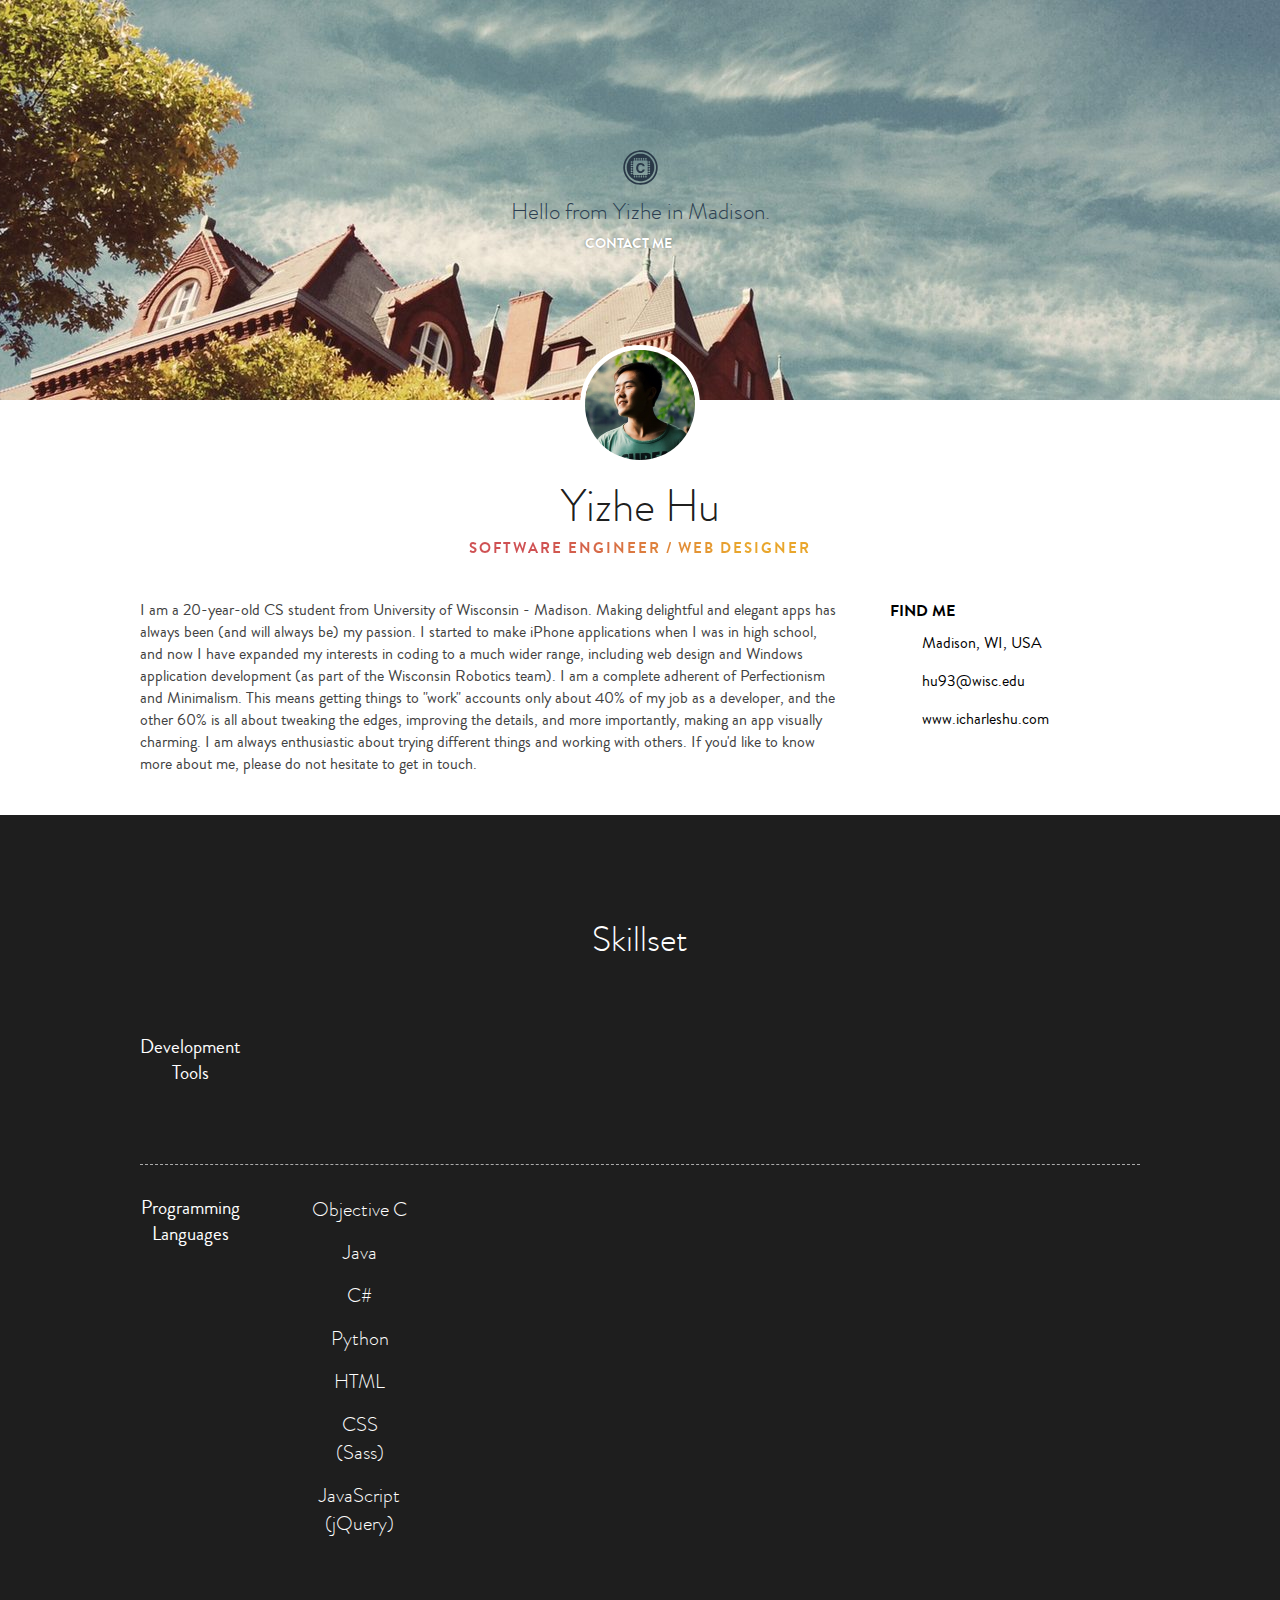
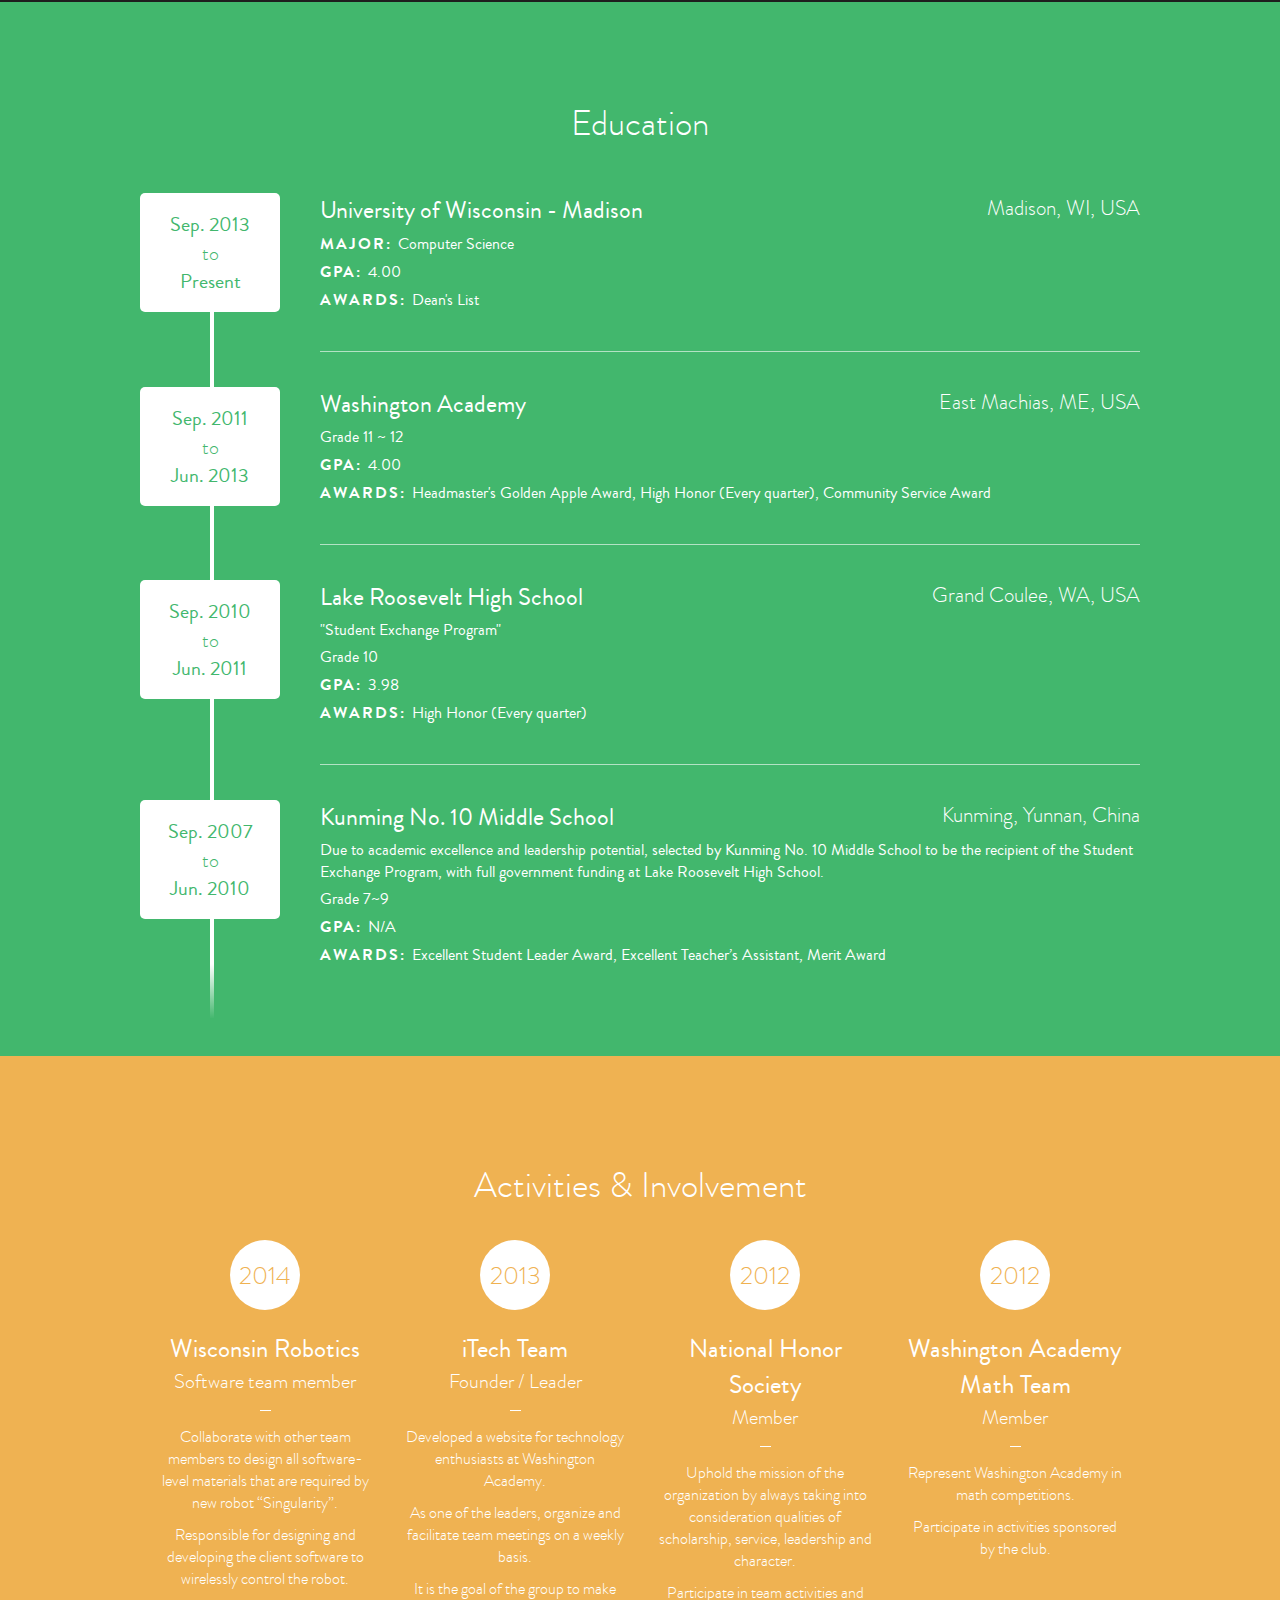
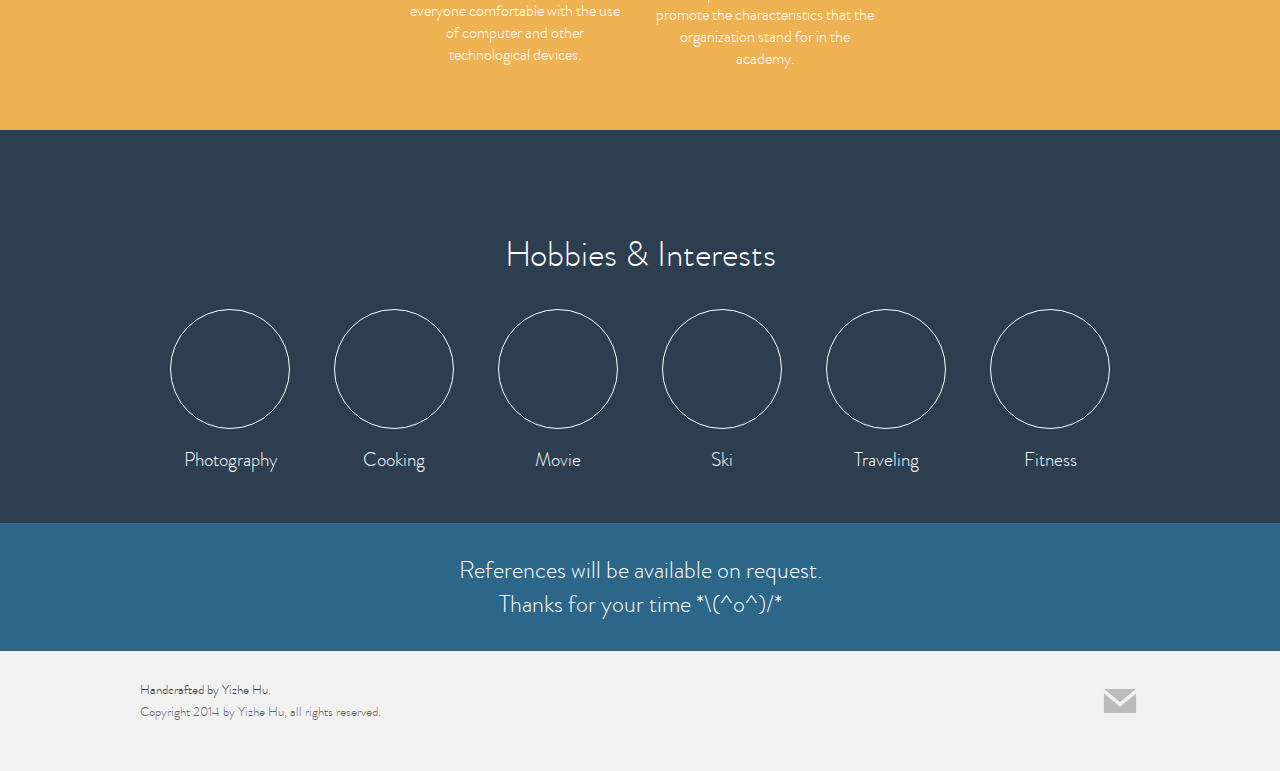
==== index.html @ 0751f566 "Updated values to the charts" ====
<!DOCTYPE html>
<!-- This page is created on Aug 15 by Yizhe Hu. -->
<html lang="en">
	<head>
		<meta charset="UTF-8">
		<title>Hello from Yizhe Hu</title>
		<meta name="description" content="Personal resumé of Yizhe Hu, student from University of Wisconsin Madison">
		<meta name="author" content="胡亦喆 Yizhe Hu">

		<!-- CSS Files -->
		<link rel="stylesheet" href="css/master.css">
		<link rel="stylesheet" href="css/typeface.css">
		<link rel="shortcut icon" href="images/favicon.ico">

		<!-- JavaScript -->
		<script type="text/javascript" src="js/jquery-2.1.1.min.js"></script>
		<script type="text/javascript" src="js/main.js"></script>
		<script type="text/javascript">
			(function(i,s,o,g,r,a,m){i['GoogleAnalyticsObject']=r;i[r]=i[r]||function(){
			(i[r].q=i[r].q||[]).push(arguments)},i[r].l=1*new Date();a=s.createElement(o),
			m=s.getElementsByTagName(o)[0];a.async=1;a.src=g;m.parentNode.insertBefore(a,m)
			})(window,document,'script','//www.google-analytics.com/analytics.js','ga');
			ga('create', 'UA-31350014-2', 'auto');
			ga('send', 'pageview');
		</script>
	</head>
	<body>
		<div class="include">
			<?xml version="1.0" encoding="utf-8"?>
			<!DOCTYPE svg PUBLIC "-//W3C//DTD SVG 1.1//EN" "http://www.w3.org/Graphics/SVG/1.1/DTD/svg11.dtd">

			<svg version="1.1" xmlns="http://www.w3.org/2000/svg" xmlns:xlink="http://www.w3.org/1999/xlink" width="1192" height="64" viewBox="0 0 1192 64">
			<defs>
			<g id="email-icon">
				<path class="path1" d="M32.002 34.179l-25.646-21.254h51.363l-25.717 21.254zM31.998 41.112l-25.748-21.332v31.294h51.5v-31.242l-25.752 21.281z"></path>
			</g>
			<g id="location-icon">
				<path class="path1" d="M32 0c-11.046 0-20 8.954-20 20 0 20 20 44 20 44s20-24 20-44c0-11.046-8.954-20-20-20zM32 32c-6.628 0-12-5.372-12-12s5.372-12 12-12 12 5.372 12 12-5.373 12-12 12z"></path>
			</g>
			<g id="website-icon">
				<path class="path1" d="M59.587 4.665l-0.252-0.253c-5.884-5.883-15.512-5.883-21.395 0l-13.632 13.633c-5.883 5.883-5.883 15.511 0 21.394l0.252 0.252c0.489 0.49 1.009 0.933 1.546 1.341l4.991-4.991c-0.581-0.343-1.133-0.755-1.632-1.254l-0.253-0.253c-3.195-3.194-3.195-8.392 0-11.587l13.633-13.632c3.195-3.195 8.392-3.195 11.587 0l0.253 0.252c3.194 3.195 3.194 8.393 0 11.587l-6.168 6.168c1.071 2.644 1.578 5.462 1.534 8.274l9.538-9.538c5.883-5.883 5.883-15.511-0-21.395zM39.44 24.308c-0.489-0.489-1.009-0.933-1.546-1.34l-4.99 4.989c0.581 0.343 1.133 0.755 1.632 1.254l0.253 0.253c3.195 3.195 3.195 8.392 0 11.587l-13.633 13.633c-3.195 3.194-8.392 3.194-11.587 0l-0.253-0.253c-3.194-3.195-3.194-8.392 0-11.587l6.168-6.168c-1.071-2.644-1.578-5.463-1.534-8.274l-9.538 9.537c-5.883 5.883-5.883 15.511 0 21.395l0.252 0.252c5.885 5.883 15.512 5.883 21.395 0l13.632-13.632c5.883-5.883 5.883-15.512 0-21.395l-0.252-0.252z"></path>
			</g>
			<g id="skillset-icon">
				<path class="path1" d="M37.583 25.541l-3.429-3.426 14.502-14.503 9.076 9.076-14.502 14.502-1.8-1.8 12.702-12.702-5.475-5.475-6.199 6.198 1.622 1.622-0.9 0.9-1.622-1.622-0.978 0.977 1.622 1.622-0.9 0.9-1.622-1.622-0.946 0.946 1.627 1.627-0.9 0.9-1.627-1.627-0.977 0.977 1.627 1.627-0.9 0.9zM50.752 16.723c0-1.186-0.962-2.148-2.148-2.148s-2.148 0.962-2.148 2.148c0 1.187 0.962 2.148 2.148 2.148s2.148-0.962 2.148-2.148zM41.726 51.837l8.623-8.623-28.177-28.178-8.623 8.623 28.178 28.178zM19.726 12.592l-4.836-4.836-8.623 8.623 4.836 4.836 8.623-8.623zM44.176 54.276l10.789 1.991-2.177-10.604-8.612 8.612zM18.033 52.787l-5.475-5.475 1.445-1.445 1.628 1.628 0.9-0.9-1.628-1.628 0.984-0.984 1.627 1.627 0.9-0.9-1.627-1.627 0.977-0.978 1.627 1.627 0.9-0.9-1.627-1.627 0.946-0.946 1.621 1.621 0.9-0.9-1.621-1.621 0.978-0.978 1.621 1.621 0.9-0.9-3.416-3.428-11.638 11.638 9.076 9.076 11.638-11.638-1.8-1.8-9.837 9.837z"></path>
			</g>
			<g id="xcode-icon">
				<path class="path1" d="M24.77 0.342c-2.222 0.282-3.744 0.647-5.89 1.423-1.043 0.373-1.096 0.403-1.202 0.662-0.061 0.145-0.091 0.358-0.069 0.472 0.023 0.137 0 0.221-0.069 0.251-0.16 0.061-0.32 0.358-0.373 0.692-0.038 0.243-0.008 0.342 0.129 0.51l0.175 0.213 0.677-0.114c1.035-0.167 2.808-0.221 4.33-0.122 1.164 0.069 1.621 0.145 3.082 0.464 1.689 0.38 2.062 0.487 3.052 0.868 1.933 0.738 3.105 1.423 3.965 2.306 0.487 0.502 0.616 0.685 0.822 1.202 0.502 1.286 0.533 2.26 0.114 3.721-0.206 0.731-0.373 1.012-1.21 2.062-0.67 0.845-0.746 0.982-0.685 1.256 0.038 0.183-0.076 0.388-0.898 1.53-0.517 0.731-2.207 3.105-3.759 5.281-2.74 3.851-2.831 3.965-3.204 4.132-0.342 0.152-0.578 0.403-2.397 2.625-1.103 1.347-2.603 3.166-3.326 4.049-1.552 1.887-4.505 5.571-5.677 7.085-0.799 1.035-1.164 1.53-3.759 5.091-0.639 0.875-1.476 2.024-1.864 2.549-0.38 0.525-1.050 1.446-1.492 2.039-1.887 2.595-3.523 4.764-4.277 5.669-0.89 1.073-0.928 1.157-0.693 1.811 0.107 0.312 0.206 0.396 1.461 1.263 0.738 0.51 1.606 1.103 1.918 1.324 3.082 2.146 4.513 3.128 4.68 3.189 0.289 0.107 1.119-0.107 1.256-0.327 0.365-0.578 0.715-1.271 0.776-1.514 0.030-0.16 0.708-1.256 1.606-2.625 4.764-7.207 9.048-14.010 11.331-17.982 0.563-0.982 1.697-2.953 2.511-4.376 0.822-1.423 1.864-3.242 2.321-4.041 0.906-1.575 1.012-1.811 1.012-2.237 0-0.198 0.076-0.403 0.251-0.654 0.137-0.206 1.415-2.1 2.831-4.216 4.231-6.309 4.383-6.537 4.596-6.72 0.107-0.091 0.586-0.616 1.058-1.157 0.479-0.548 1.005-1.096 1.18-1.218 0.83-0.609 1.56-0.951 2.412-1.134 0.289-0.061 0.685-0.221 0.944-0.38 0.373-0.221 0.533-0.274 0.852-0.274 0.715 0 1.925 0.335 2.565 0.708 0.54 0.32 1.476 1.202 2.26 2.138 0.7 0.837 0.997 1.332 1.142 1.933 0.091 0.373 0.19 0.457 2.009 1.712l1.18 0.822 0.251-0.129c1.446-0.746 3.934-4.14 4.239-5.776 0.069-0.342 0.061-0.396-0.091-0.548-0.243-0.236-2.481-1.773-2.755-1.887-0.122-0.053-0.708-0.19-1.294-0.304-1.568-0.304-2.679-0.86-3.721-1.857-1.065-1.027-1.644-2.192-1.644-3.333v-0.54l-0.51-0.434c-0.449-0.365-3.775-2.488-4.741-3.021-2.846-1.56-3.234-1.758-4.947-2.412-1.385-0.533-2.222-0.799-3.691-1.18-1.788-0.457-1.986-0.487-3.234-0.571-2.747-0.167-4.026-0.16-5.517 0.030z"></path>
			</g>
			<g id="photoshop-icon">
				<path class="path1" d="M0 32v32h67.321v-64h-67.321v32zM63.731 32v28.41h-60.14v-56.819h60.14v28.41z"></path>
				<path class="path2" d="M32.943 31.318c-1.113 0.036-2.029 0.072-2.047 0.081-0.009 0.009-0.009 5 0 11.077l0.027 11.068h2.693l0.027-3.842 0.018-3.833h1.957c2.145 0 3.097-0.108 4.344-0.503 2.549-0.808 4.255-2.441 4.928-4.748 0.251-0.871 0.332-2.81 0.144-3.68-0.637-2.944-2.845-4.901-6.167-5.466-1.032-0.171-3.213-0.224-5.924-0.153zM38.714 34.011c1.768 0.467 3.007 1.535 3.456 2.962 0.233 0.754 0.206 2.567-0.054 3.258-0.566 1.562-1.84 2.54-3.806 2.953-0.664 0.135-1.212 0.171-2.738 0.171h-1.912v-9.506l0.386-0.036c0.206-0.027 1.185-0.027 2.172-0.018 1.481 0.018 1.921 0.054 2.495 0.215z"></path>
				<path class="path3" d="M52.017 36.973c-1.912 0.305-3.357 1.257-4.048 2.648-0.736 1.499-0.512 3.402 0.548 4.614 0.628 0.727 1.93 1.517 3.581 2.163 2.648 1.059 3.501 1.966 3.187 3.42-0.081 0.377-0.188 0.566-0.521 0.898-0.646 0.646-1.086 0.763-2.792 0.754-1.248 0-1.472-0.027-2.199-0.251-0.44-0.135-1.14-0.422-1.535-0.637-0.404-0.215-0.763-0.368-0.79-0.341-0.027 0.036-0.054 0.61-0.054 1.284 0 1.418-0.018 1.382 0.871 1.75 1.562 0.628 4.3 0.826 5.906 0.413 1.975-0.503 3.258-1.598 3.734-3.178 0.153-0.503 0.179-0.79 0.153-1.616-0.027-0.907-0.063-1.068-0.314-1.607-0.601-1.284-1.921-2.271-4.291-3.213-1.58-0.628-2.72-1.355-3.025-1.921s-0.242-1.364 0.162-1.948c0.61-0.889 2.271-1.203 4.237-0.799 0.826 0.162 1.903 0.539 2.145 0.736 0.063 0.054 0.179 0.072 0.251 0.036 0.117-0.045 0.135-0.233 0.117-1.239l-0.027-1.194-0.494-0.242c-0.269-0.135-0.817-0.305-1.212-0.386-0.817-0.171-2.917-0.251-3.59-0.144z"></path>
			</g>
			<g id="github-icon">
				<path class="path1" d="M32 6.885c-14.221 0-25.75 11.53-25.75 25.75 0 11.377 7.378 21.031 17.611 24.434 1.287 0.239 1.702-0.557 1.702-1.239v-4.794c-7.163 1.559-8.655-3.036-8.655-3.036-1.169-2.978-2.858-3.77-2.858-3.77-2.337-1.597 0.176-1.565 0.176-1.565 2.586 0.182 3.948 2.655 3.948 2.655 2.297 3.935 6.023 2.798 7.494 2.14 0.23-1.664 0.897-2.8 1.634-3.443-5.721-0.65-11.731-2.858-11.731-12.726 0-2.812 1.006-5.109 2.653-6.911-0.268-0.65-1.148-3.269 0.247-6.815 0 0 2.163-0.692 7.083 2.64 2.056-0.57 4.258-0.857 6.446-0.867 2.188 0.011 4.394 0.298 6.45 0.867 4.916-3.332 7.075-2.64 7.075-2.64 1.402 3.546 0.52 6.165 0.254 6.815 1.651 1.802 2.651 4.099 2.651 6.911 0 9.891-6.025 12.068-11.758 12.705 0.922 0.798 1.767 2.368 1.767 4.769 0 3.445 0 6.22 0 7.066 0 0.685 0.413 1.488 1.718 1.236 10.226-3.409 17.594-13.057 17.594-24.432 0-14.22-11.53-25.75-25.75-25.75z"></path>
			</g>
			<g id="finalcutpro-icon">
				<path class="path1" d="M67.938 0.063c-0.063 0.025-0.275 0.075-0.463 0.112-0.263 0.063-0.35 0.15-0.35 0.375 0 0.387 1 1.313 3.95 3.663 2.575 2.050 3.563 2.725 3.862 2.625 0.237-0.1 0.25-0.875 0-2.475-0.388-2.587-1.263-3.75-3.175-4.188-0.612-0.15-3.475-0.225-3.825-0.113z"></path>
				<path class="path2" d="M54.313 1.563c-0.063 0.025-1.3 0.163-2.75 0.313-3.013 0.288-4.313 0.475-4.313 0.625 0 0.212 4.075 3.588 8.438 7 2.688 2.113 3.175 2.45 3.975 2.825l0.7 0.313 1.663-0.188c0.913-0.1 2.388-0.25 3.287-0.338 2.475-0.213 2.6-0.325 1.537-1.375-1.325-1.3-9.9-8.075-11.1-8.762-0.563-0.325-1.2-0.5-1.438-0.413z"></path>
				<path class="path3" d="M35.938 3.563c-0.063 0.038-1.9 0.263-4.063 0.5-2.163 0.25-3.962 0.487-4 0.513-0.025 0.037 0 0.1 0.075 0.15s2.050 1.65 4.375 3.55c7.35 6.013 7.925 6.425 9.050 6.4 1.2-0.025 6.15-0.55 6.388-0.688 0.438-0.225 0.275-0.637-0.612-1.488-0.737-0.7-10.95-9.012-11.050-8.988-0.025 0-0.087 0.025-0.163 0.050z"></path>
				<path class="path4" d="M16.688 5.7c-0.063 0.025-1.475 0.188-3.125 0.362-3.662 0.4-4.838 0.563-4.787 0.688 0.063 0.162 2.888 2.475 7.875 6.463 3.962 3.162 4.637 3.662 5 3.662 0.663-0.012 7.613-0.85 7.7-0.925 0.038-0.037-0.012-0.15-0.125-0.238-0.1-0.075-1-0.825-1.988-1.662-1.813-1.512-9.175-7.463-9.988-8.063-0.238-0.188-0.488-0.313-0.563-0.287z"></path>
				<path class="path5" d="M0.1 11.313c-0.113 0.238-0.087 0.713 0.075 2.1 0.537 4.25 0.587 5.15 0.662 9.862l0.063 4.837 4.525-4.438c2.475-2.438 4.525-4.488 4.55-4.55 0.025-0.050-0.625-0.137-1.438-0.188-1.575-0.1-2.813-0.275-2.1-0.3 0.612-0.025 2.838-0.375 3.287-0.525 0.213-0.075 0.4-0.175 0.4-0.238 0-0.15-3.963-3.475-5.737-4.825-2.575-1.938-3.938-2.488-4.287-1.738z"></path>
				<path class="path6" d="M15.563 24.5l-5.625 5.625-4.5 0.025-4.5 0.038-0.037 15.625-0.025 15.625 2.563 2.563h70.287l0.75-0.8c0.4-0.438 0.925-1.125 1.162-1.525l0.412-0.737 0.112-2.688c0.138-3.425 0.025-34.95-0.125-35.413-0.1-0.35-0.112-0.35-2.175 1.625-1.15 1.087-2.875 2.8-3.862 3.813l-1.775 1.85h-11.038l11.25-11.25h-8.362l-5.638 5.625-5.625 5.625h-10.875l11.25-11.25h-8.75l-11.25 11.25h-10.5l11.25-11.25h-8.75l-5.625 5.625z"></path>
			</g>
			<g id="education-icon">
				<path class="path1" d="M65.278 35.122c0 0-9.184-9.364-21.84-9.364-12.366 0-24.59 9.364-24.59 9.364l-6.866-2.866v8.408c1.082 0.368 1.874 1.364 1.874 2.57 0 1.218-0.808 2.216-1.906 2.576l2.030 5.662h-5.992l2.048-5.71c-0.984-0.418-1.672-1.39-1.672-2.528 0-1.114 0.668-2.062 1.622-2.494v-9.318l-9.986-4.164 43.938-19.722 40.312 19.97-18.972 7.616zM42.938 30.502c12.732 0 18.972 6.74 18.972 6.74v13.98c0 0-6.49 5.242-19.97 5.242s-17.974-5.242-17.974-5.242v-13.98c0 0 6.24-6.74 18.972-6.74zM42.688 53.468c8.824 0 15.978-1.79 15.978-3.994s-7.154-3.994-15.978-3.994-15.976 1.79-15.976 3.994 7.152 3.994 15.976 3.994z"></path>
			</g>
			<g id="involvement-icon">
				<path class="path1" d="M38.862 46.951c0 0.767-0.622 1.389-1.389 1.389h-10.946c-0.767 0-1.389-0.622-1.389-1.389s0.622-1.389 1.389-1.389h10.946c0.767 0 1.389 0.622 1.389 1.389zM37.223 50.187h-10.446c-0.767 0-1.389 0.622-1.389 1.389s0.622 1.389 1.389 1.389h10.446c0.767 0 1.389-0.622 1.389-1.389s-0.622-1.389-1.389-1.389zM30.911 57.75h2.080c1.055 0 1.315-0.465 4.161-3.002h-10.303c2.705 2.5 2.983 3.002 4.063 3.002zM47.814 21.464c0 9.405-8.339 14.676-8.339 22.099h-14.95c0-7.422-8.339-12.693-8.339-22.099-0-9.813 7.901-15.214 15.805-15.214 7.91 0 15.823 5.408 15.823 15.214z"></path>
			</g>
			<g id="hobbie-icon">
				<path class="path1" d="M33.677 57.75c6.884-3.534 10.898-11.127 10.464-16.465-2.757 1.874-7.425 4.151-9.897 4.931 2.768 4.406 2.022 8.092-0.567 11.534zM17.795 29.767c0.78-2.471 3.058-7.14 4.931-9.897-5.338-0.434-12.931 3.579-16.465 10.464 3.442-2.589 7.128-3.336 11.534-0.567zM31.433 43.25l-10.662-10.662c4.068-12.313 15.881-27.847 36.827-26.22 1.769 20.96-13.432 32.412-26.165 36.882zM38.892 29.177c1.12-1.12 1.12-2.937 0-4.058s-2.937-1.12-4.058 0c-1.12 1.12-1.12 2.937 0 4.057s2.937 1.12 4.058 0zM48.13 22.575c1.849-1.849 1.849-4.846 0-6.695s-4.846-1.849-6.695 0c-1.849 1.849-1.849 4.846 0 6.695s4.846 1.849 6.695-0zM27.667 44.957c-3.055 5.656-8.918 9.806-17.541 8.53-1.202-8.128 3.053-14.011 9.026-17.045l1.845 1.845c-6.613 3.035-7.044 8.59-6.601 10.94 2.421 0.45 8.382 0.161 11.444-6.097l1.826 1.826z"></path>
			</g>
			<g id="fitness-icon">
				<path class="path1" d="M58.045 24c-1.467 0-2.045 2.4-2.045 5.333v5.333c0 2.933 0.579 5.333 2.045 5.333s2.045-2.4 2.045-5.333h3.909v-5.333h-3.912c0-2.933-0.579-5.333-2.043-5.333zM48 16c-2.667 0-2.667 2.4-2.667 5.333v8h-26.667v-8c0-2.933 0-5.333-2.667-5.333-2.933 0-5.333 2.4-5.333 5.333v21.333c0 2.933 2.4 5.333 5.333 5.333 2.667 0 2.667-2.4 2.667-5.333v-8h26.667v8c0 2.933 0 5.333 2.667 5.333 2.933 0 5.333-2.4 5.333-5.333v-21.333c0-2.933-2.4-5.333-5.333-5.333zM5.955 24c1.467 0 2.045 2.4 2.045 5.333v5.333c0 2.933-0.579 5.333-2.045 5.333s-2.045-2.4-2.045-5.333h-3.909v-5.333h3.912c0-2.933 0.579-5.333 2.043-5.333z"></path>
			</g>
			<g id="travel-icon">
				<path class="path1" d="M54 44h-46c-2.208 0-4-1.792-4-4v-10c0-2.208 1.792-4 4-4h2c0 0 2.958-9 3.832-12s1.792-4 4.002-4h26.332c2.208 0 2.876 0.624 4 4s3.834 12 3.834 12h2c2.208 0 4 1.792 4 4v10c0 2.208-1.792 4-4 4zM18 40h26v-2h-26v2zM44 26c0-2.208-1.792-4.25-4-4.25s-4 2.042-4 4.25c0 0.052 8 0.052 8 0zM18 36h26v-2h-26v2zM18 32h26v-2h-26v2zM8.124 34c0 2.208 1.792 4 4 4s4-1.792 4-4-1.792-4-4-4-4 1.792-4 4zM46.166 14c-0.5-1.376-0.894-2-2-2h-12.166v2h1c0.552 0 1 0.448 1 1s-0.448 1-1 1h-4c-0.552 0-1-0.448-1-1s0.448-1 1-1h1v-2h-12.166c-1.106 0-1.502 0.25-2 2-0.502 1.75-3.834 12-3.834 12h22.92c0.046-2.728 2.26-5.286 4.99-5.286 2.732 0 4.944 2.556 4.992 5.286h5.098c0 0-3.334-10.624-3.834-12zM49.876 30.124c-2.208 0-4 1.792-4 4s1.792 4 4 4 4-1.792 4-4-1.792-4-4-4zM14 51c0 1.656-1.344 3-3 3s-3-1.344-3-3v-5h6v5zM54 51c0 1.656-1.344 3-3 3s-3-1.344-3-3v-5h6v5z"></path>
			</g>
			<g id="movie-icon">
				<path class="path1" d="M79 46h1v2c-0.598 0-1.256 0-2 0-2.208 0-4 1.792-4 4 0 0.732 0 1.41 0 2h-68c0-0.59 0-1.268 0-2 0-2.208-1.792-4-4-4-0.638 0-1.332 0-2 0v-2h1c0.552 0 1-0.448 1-1s-0.448-1-1-1h-1v-2h1c0.552 0 1-0.448 1-1s-0.448-1-1-1h-1v-2h1c0.552 0 1-0.448 1-1s-0.448-1-1-1h-1v-2h1c0.552 0 1-0.448 1-1s-0.448-1-1-1h-1v-2h1c0.552 0 1-0.448 1-1s-0.448-1-1-1h-1v-2h1c0.552 0 1-0.448 1-1s-0.448-1-1-1h-1v-2h1c0.552 0 1-0.448 1-1s-0.448-1-1-1h-1v-2c0.598 0 1.256 0 2 0 2.208 0 4-1.792 4-4 0-0.732 0-1.41 0-2h68c0 0.59 0 1.268 0 2 0 2.208 1.792 4 4 4 0.744 0 1.402 0 2 0v2h-1c-0.552 0-1 0.448-1 1s0.448 1 1 1h1v2h-1c-0.552 0-1 0.448-1 1s0.448 1 1 1h1v2h-1c-0.552 0-1 0.448-1 1s0.448 1 1 1h1v2h-1c-0.552 0-1 0.448-1 1s0.448 1 1 1h1v2h-1c-0.552 0-1 0.448-1 1s0.448 1 1 1h1v2h-1c-0.552 0-1 0.448-1 1s0.448 1 1 1h1v2h-1c-0.552 0-1 0.448-1 1s0.448 1 1 1zM72 22c0-2.208-1.792-4-4-4h-56c-2.208 0-4 1.792-4 4v22c0 2.208 1.792 4 4 4h56c2.208 0 4-1.792 4-4v-22zM68 46h-56c-1.106 0-2-0.896-2-2v-22c0-1.106 0.894-2 2-2h56c1.104 0 2 0.894 2 2v22c0 1.104-0.896 2-2 2zM22.774 27.976h-7.946v1.18h3.304v8.844h1.328v-8.844h3.312v-1.18zM25.536 27.976h-1.328v10.024h1.328v-10.024zM29.518 30.98c0.208-0.624 0.574-1.12 1.092-1.488 0.516-0.37 1.16-0.554 1.93-0.554 0.67 0 1.226 0.166 1.668 0.5 0.444 0.332 0.78 0.864 1.012 1.594l1.304-0.308c-0.268-0.924-0.744-1.642-1.428-2.152s-1.528-0.766-2.53-0.766c-0.884 0-1.694 0.202-2.43 0.606-0.736 0.402-1.302 0.994-1.704 1.772-0.398 0.778-0.598 1.688-0.598 2.73 0 0.958 0.178 1.854 0.532 2.688 0.352 0.836 0.868 1.472 1.542 1.912 0.678 0.44 1.556 0.66 2.636 0.66 1.042 0 1.926-0.286 2.648-0.858s1.222-1.402 1.5-2.492l-1.328-0.336c-0.182 0.844-0.532 1.48-1.044 1.91-0.516 0.428-1.142 0.642-1.886 0.642-0.61 0-1.178-0.158-1.702-0.472s-0.91-0.79-1.158-1.426-0.374-1.38-0.374-2.234c0.004-0.664 0.108-1.306 0.318-1.928zM46.726 27.976h-1.796l-4.976 4.96v-4.96h-1.328v10.024h1.328v-3.476l1.644-1.59 3.566 5.066h1.75l-4.39-5.96 4.202-4.064zM55.876 36.82h-6.148v-3.414h5.54v-1.18h-5.54v-3.070h5.914v-1.18h-7.242v10.024h7.476v-1.18zM65.25 27.976h-7.946v1.18h3.304v8.844h1.328v-8.844h3.312v-1.18z"></path>
			</g>
			<g id="cooking-icon">
				<path class="path1" d="M52 20h-4v-6c0-5.523-10.745-10-24-10s-24 4.477-24 10v36c0 5.523 10.745 10 24 10s24-4.477 24-10v-6h4c6.6 0 12-5.4 12-12s-5.4-12-12-12zM11.004 11.85c3.621-1.193 8.237-1.85 12.996-1.85s9.375 0.657 12.996 1.85c2.312 0.762 3.713 1.578 4.463 2.15-0.75 0.572-2.151 1.388-4.463 2.15-3.621 1.193-8.237 1.85-12.996 1.85s-9.375-0.657-12.996-1.85c-2.312-0.762-3.713-1.578-4.463-2.15 0.75-0.572 2.151-1.388 4.463-2.15zM56.523 35.523c-0.552 0.552-1.743 1.477-3.523 1.477h-5v-10h5c1.78 0 2.971 0.926 3.523 1.477s1.477 1.743 1.477 3.523-0.925 2.971-1.477 3.523z"></path>
			</g>
			<g id="photography-icon">
				<path class="path1" d="M42.456 34.685c0 3.674-2.989 6.662-6.662 6.662s-6.662-2.989-6.662-6.662c0-3.674 2.989-6.662 6.662-6.662s6.662 2.989 6.662 6.662zM57.75 18.516v33.375h-51.5v-33.375h14.152c1.407 0 2.695-0.787 3.337-2.039l2.24-4.367h19.208l2.477 4.473c0.661 1.193 1.917 1.933 3.28 1.933h6.805zM19.354 25.797c0-1.415-1.147-2.563-2.563-2.563s-2.563 1.147-2.563 2.563 1.147 2.563 2.563 2.563 2.563-1.147 2.563-2.563zM48.188 34.685c0-6.834-5.56-12.107-12.393-12.107s-12.393 5.273-12.393 12.107c0 6.834 5.56 12.393 12.393 12.393s12.393-5.56 12.393-12.393zM17.791 13.078h-8.188v3.375h8.188v-3.375z"></path>
			</g>
			<g id="ski-icon">
				<path class="path1" d="M31.864 5.288c-0.048 0.128-0.776 2.152-1.616 4.496-0.848 2.352-1.528 4.296-1.512 4.336 0.032 0.088 8.976 7.104 9.016 7.072 0.024-0.024-5.64-15.832-5.744-16.024-0.048-0.080-0.088-0.048-0.144 0.12z"></path>
				<path class="path2" d="M28.36 15.016c-0.024 0.056-1.52 4.224-3.328 9.264s-3.312 9.208-3.344 9.264c-0.032 0.064-0.712-1.544-1.648-3.896-0.88-2.208-1.616-3.984-1.648-3.944-0.032 0.032-2.384 6.176-5.216 13.656l-5.16 13.6 11.992 0.024c6.592 0.008 17.384 0.008 23.984 0l11.992-0.024-3.536-6.816c-1.936-3.752-3.552-6.816-3.576-6.824-0.032 0-0.696 0.992-1.48 2.2-0.792 1.208-1.448 2.2-1.472 2.2s-0.776-2.040-1.672-4.544c-0.888-2.496-1.664-4.576-1.72-4.624-0.048-0.048-3.848-0.528-8.448-1.064-4.6-0.544-8.408-1.024-8.456-1.064-0.056-0.048-0.104-0.184-0.104-0.312 0-0.176 0.080-0.28 0.384-0.488 1.328-0.912 12.296-8.896 12.296-8.952 0-0.032-1.64-1.352-3.64-2.92s-4.208-3.304-4.904-3.848c-0.792-0.624-1.272-0.952-1.296-0.888z"></path>
				<path class="path3" d="M34.6 26.328c-2.152 1.56-4.744 3.44-5.76 4.176-1.008 0.736-1.784 1.344-1.72 1.352 0.36 0.064 15.072 1.776 15.096 1.752 0.040-0.032-3.6-10.128-3.656-10.128-0.024 0.008-1.8 1.288-3.96 2.848z"></path>
			</g>
			</defs>

			<g fill="#000000">
				<use xlink:href="#email-icon" transform="translate(0 0)"></use>
				<use xlink:href="#location-icon" transform="translate(68 0)"></use>
				<use xlink:href="#website-icon" transform="translate(136 0)"></use>
				<use xlink:href="#skillset-icon" transform="translate(204 0)"></use>
				<use xlink:href="#xcode-icon" transform="translate(272 0)"></use>
				<use xlink:href="#photoshop-icon" transform="translate(340 0)"></use>
				<use xlink:href="#github-icon" transform="translate(408 0)"></use>
				<use xlink:href="#finalcutpro-icon" transform="translate(476 0)"></use>
				<use xlink:href="#education-icon" transform="translate(560 0)"></use>
				<use xlink:href="#involvement-icon" transform="translate(644 0)"></use>
				<use xlink:href="#hobbie-icon" transform="translate(712 0)"></use>
				<use xlink:href="#fitness-icon" transform="translate(780 0)"></use>
				<use xlink:href="#travel-icon" transform="translate(848 0)"></use>
				<use xlink:href="#movie-icon" transform="translate(916 0)"></use>
				<use xlink:href="#cooking-icon" transform="translate(1000 0)"></use>
				<use xlink:href="#photography-icon" transform="translate(1068 0)"></use>
				<use xlink:href="#ski-icon" transform="translate(1136 0)"></use>
			</g>
			</svg>
		</div>
		<section class="session" id="hero">
			<div id="heroGreedingContainer">
				<div id="heroLogo"></div>
				<h4 id="heroGreedingText">Hello from Yizhe in Madison.</h4>
				<span><a href="mailto:hu93@wisc.edu">CONTACT ME</a></span>
			</div>
		</section>
		<section class="session" id="bio">
			<div class="wrap">
				<div id="avatar">
					<img src="images/Avatar.jpg">
				</div>
				<h1>Yizhe Hu</h1>
				<h3>Software Engineer / Web Designer</h3>
				<div id="bio-description">
					<p>I am a 20-year-old CS student from University of Wisconsin - Madison. Making delightful and elegant apps has always been (and will always be) my passion. I started to make iPhone applications when I was in high school, and now I have expanded my interests in coding to a much wider range, including web design and Windows application development (as part of the Wisconsin Robotics team). I am a complete adherent of Perfectionism and Minimalism. This means getting things to "work" accounts only about 40% of my job as a developer, and the other 60% is all about tweaking the edges, improving the details, and more importantly, making an app visually charming. I am always enthusiastic about trying different things and working with others. If you'd like to know more about me, please do not hesitate to get in touch.</p>
				</div>
				<div id="bio-findme">
					<h5>FIND ME</h5>
					<span class="infoItem" id="location">
						<svg xmlns="http://www.w3.org/2000/svg" viewBox="0 0 64 64" id="location-icon" class="findme-icons"><use xlink:href="#location-icon"></use></svg>
						<a href="https://goo.gl/maps/5LUoX" target="_blank">Madison, WI, USA</a>
					</span>
					<span class="infoItem" id="email">
						<svg xmlns="http://www.w3.org/2000/svg" viewBox="0 0 64 64" id="email-icon" class="findme-icons"><use xlink:href="#email-icon"></use></svg>
						<a href="mailto:hu93@wisc.edu">hu93@wisc.edu</a>
					</span>
					<span class="infoItem" id="website">
						<svg xmlns="http://www.w3.org/2000/svg" viewBox="0 0 64 64" id="website-icon" class="findme-icons"><use xlink:href="#website-icon"></use></svg>
						<a href="http://www.icharleshu.com" target="_blank">www.icharleshu.com</a>
					</span>
				</div>
				<div class="clearfix"></div>
			</div>
		</section>
		<section class="session" id="skillset">
			<div class="wrap">
				<div class="session-header" id="skillset-header">
					<div class="session-header-icon" id="skillset-header-icon">
						<svg xmlns="http://www.w3.org/2000/svg" viewBox="0 0 64 64" id="skillset-icon"><use xlink:href="#skillset-icon"></use></svg>
					</div>
					<h2 class="session-header-title">Skillset</h2>
				</div>
				<div id="devtools-set" class="skillset-subset">
					<h3 class="skillset-subsetTitle">Development Tools</h3>
					<div class="skillset-groupContainer" id="skillset-devtool-groupContainer">
						<div class="skillset-chartContainer">
							<div class="skillset-chart" id="skillset-chart-0" value="90" color="#e2472e">
								<div class="skillset-caption" id="skillset-caption-0">
									<div class="skillset-caption-icon">
										<svg xmlns="http://www.w3.org/2000/svg" viewBox="0 0 64 64" id="xcode-icon"><use xlink:href="#xcode-icon"></use></svg>
									</div>
									<p class="skillset-caption-text">Xcode</p>
								</div>
							</div>
						</div>
						<div class="skillset-chartContainer">
							<div class="skillset-chart" id="skillset-chart-1" value="80" color="#f56640">
								<div class="skillset-caption" id="skillset-caption-1">
									<div class="skillset-caption-icon">
										<svg xmlns="http://www.w3.org/2000/svg" viewBox="0 0 80 64" id="photoshop-icon"><use xlink:href="#photoshop-icon"></use></svg>
									</div>
									<p class="skillset-caption-text">Photoshop</p>
								</div>
							</div>
						</div>
						<div class="skillset-chartContainer">
							<div class="skillset-chart" id="skillset-chart-2" value="60" color="#eaa84a">
								<div class="skillset-caption" id="skillset-caption-2">
									<div class="skillset-caption-icon">
										<svg xmlns="http://www.w3.org/2000/svg" viewBox="0 0 64 64" id="github-icon"><use xlink:href="#github-icon"></use></svg>
									</div>
									<p class="skillset-caption-text">Github</p>
								</div>
							</div>
						</div>
						<div class="skillset-chartContainer">
							<div class="skillset-chart" id="skillset-chart-3" value="40" color="#f2d45f">
								<div class="skillset-caption" id="skillset-caption-3">
									<div class="skillset-caption-icon">
										<svg xmlns="http://www.w3.org/2000/svg" viewBox="0 0 80 64" id="finalcutpro-icon"><use xlink:href="#finalcutpro-icon"></use></svg>
									</div>
									<p class="skillset-caption-text">Final Cut Pro</p>
								</div>
							</div>
						</div>
					</div>
					<div class="clearfix"></div>
				</div>
				<div id="programmlangs-set" class="skillset-subset">
					<h3 class="skillset-subsetTitle" id="programmlangs-subtitle">Programming Languages</h3>
					<div class="skillset-groupContainer" id="skillset-programmlangs-groupContainer">
						<div class="skillset-barContainer">
							<p class="skillset-bar-caption-text" id="skillset-bar-caption-text">Objective C</p>
							<div class="skillset-bar">
								<div class="skillset-bar-progress" id="skillset-bar-progress-0" value="85" color="#c0b74e"></div>
								<p class="skillset-bar-percentage-text" id="skillset-bar-percentage-text-0">85%</p>
							</div>
							<div class="clearfix"></div>
						</div>
						<div class="skillset-barContainer">
							<p class="skillset-bar-caption-text" id="skillset-bar-caption-text">Java</p>
							<div class="skillset-bar">
								<div class="skillset-bar-progress" id="skillset-bar-progress-1" value="90" color="#9c933a"></div>
								<p class="skillset-bar-percentage-text" id="skillset-bar-percentage-text-1">90%</p>
							</div>
							<div class="clearfix"></div>
						</div>
						<div class="skillset-barContainer">
							<p class="skillset-bar-caption-text" id="skillset-bar-caption-text">C#</p>
							<div class="skillset-bar">
								<div class="skillset-bar-progress" id="skillset-bar-progress-2" value="80" color="#62b1b4"></div>
								<p class="skillset-bar-percentage-text" id="skillset-bar-percentage-text-2">80%</p>
							</div>
							<div class="clearfix"></div>
						</div>
						<div class="skillset-barContainer">
							<p class="skillset-bar-caption-text" id="skillset-bar-caption-text">Python</p>
							<div class="skillset-bar">
								<div class="skillset-bar-progress" id="skillset-bar-progress-3" value="55" color="#4299a3"></div>
								<p class="skillset-bar-percentage-text" id="skillset-bar-percentage-text-3">55%</p>
							</div>
							<div class="clearfix"></div>
						</div>
						<div class="skillset-barContainer">
							<p class="skillset-bar-caption-text" id="skillset-bar-caption-text">HTML</p>
							<div class="skillset-bar">
								<div class="skillset-bar-progress" id="skillset-bar-progress-4" value="90" color="#2f6788"></div>
								<p class="skillset-bar-percentage-text" id="skillset-bar-percentage-text-4">90%</p>
							</div>
							<div class="clearfix"></div>
						</div>
						<div class="skillset-barContainer">
							<p class="skillset-bar-caption-text" id="skillset-bar-caption-text">CSS<br>(Sass)</p>
							<div class="skillset-bar doubleLine-bar">
								<div class="skillset-bar-progress" id="skillset-bar-progress-5" value="90" color="#81969a"></div>
								<p class="skillset-bar-percentage-text" id="skillset-bar-percentage-text-5">90%</p>
							</div>
							<div class="clearfix"></div>
						</div>
						<div class="skillset-barContainer">
							<p class="skillset-bar-caption-text" id="skillset-bar-caption-text">JavaScript<br>(jQuery)</p>
							<div class="skillset-bar doubleLine-bar">
								<div class="skillset-bar-progress" id="skillset-bar-progress-6" value="50" color="#e7eced"></div>
								<p class="skillset-bar-percentage-text" id="skillset-bar-percentage-text-6">50%</p>
							</div>
							<div class="clearfix"></div>
						</div>
						<div class="clearfix"></div>
					</div>
				<div class="clearfix"></div>
			</div>
		</section>
		<section class="session" id="education">
			<div class="wrap">
				<div class="session-header" id="education-header">
					<div class="session-header-icon" id="education-header-icon">
						<svg xmlns="http://www.w3.org/2000/svg" viewBox="0 0 84 64" id="education-icon"><use xlink:href="#education-icon"></use></svg>
					</div>
					<h2 class="session-header-title">Education</h2>
				</div>
				<div class="education-section" id="education-section-uw">
					<div class="education-timeline"></div>
					<div class="education-timestamp">
						<h2 class="education-timestamp-fromDate">Sep. 2013</h2>
						<h4 class="education-timestamp-to">to</h4>
						<h2 class="education-timestamp-toDate">Present</h2>
					</div>
					<div class="education-description">
						<h2 class="education-description-title">University of Wisconsin - Madison<alignright>Madison, WI, USA</alignright></h2>
						<h4 class="education-description-item"><upper>Major: </upper>Computer Science</h4>
						<h4 class="education-description-item"><upper>GPA: </upper>4.00</h4>
						<h4 class="education-description-item"><upper>Awards: </upper>Dean's List</h4>
					</div>
					<div class="clearfix"></div>
				</div>
				<div class="education-section" id="education-section-wa">
					<div class="education-timeline"></div>
					<div class="education-timestamp">
						<h2 class="education-timestamp-fromDate">Sep. 2011</h2>
						<h4 class="education-timestamp-to">to</h4>
						<h2 class="education-timestamp-toDate">Jun. 2013</h2>
					</div>
					<div class="education-description">
						<h2 class="education-description-title">Washington Academy<alignright>East Machias, ME, USA</alignright></h2>
						<h4 class="education-description-title">Grade 11 ~ 12</h4>
						<h4 class="education-description-item"><upper>GPA: </upper>4.00</h4>
						<h4 class="education-description-item"><upper>Awards: </upper>Headmaster's Golden Apple Award, High Honor (Every quarter), Community Service Award</h4>
					</div>
					<div class="clearfix"></div>
				</div>
				<div class="education-section" id="education-section-lrhs">
					<div class="education-timeline"></div>
					<div class="education-timestamp">
						<h2 class="education-timestamp-fromDate">Sep. 2010</h2>
						<h4 class="education-timestamp-to">to</h4>
						<h2 class="education-timestamp-toDate">Jun. 2011</h2>
					</div>
					<div class="education-description">
						<h2 class="education-description-title">Lake Roosevelt High School<alignright>Grand Coulee, WA, USA</alignright></h2>
						<h4 class="education-description-item">"Student Exchange Program"</h4>
						<h4 class="education-description-item">Grade 10</h4>
						<h4 class="education-description-item"><upper>GPA: </upper>3.98</h4>
						<h4 class="education-description-item"><upper>Awards: </upper>High Honor (Every quarter)</h4>
					</div>
					<div class="clearfix"></div>
				</div>
				<div class="education-section" id="education-section-km">
					<div class="education-timeline-end"></div>
					<div class="education-timestamp">
						<h2 class="education-timestamp-fromDate">Sep. 2007</h2>
						<h4 class="education-timestamp-to">to</h4>
						<h2 class="education-timestamp-toDate">Jun. 2010</h2>
					</div>
					<div class="education-description education-description-end">
						<h2 class="education-description-title">Kunming No. 10 Middle School<alignright>Kunming, Yunnan, China</alignright></h2>
						<h4 class="education-description-item">Due to academic excellence and leadership potential, selected by Kunming No. 10 Middle School to be the recipient of the Student Exchange Program, with full government funding at Lake Roosevelt High School.</h4>
						<h4 class="education-description-item">Grade 7~9</h4>
						<h4 class="education-description-item"><upper>GPA: </upper>N/A</h4>
						<h4 class="education-description-item"><upper>Awards: </upper>Excellent Student Leader Award, Excellent Teacher’s Assistant, Merit Award</h4>
					</div>
					<div class="clearfix"></div>
				</div>
				<div class="clearfix"></div>
			</div>
		</section>
		<section class="session" id="involvement">
			<div class="wrap">
				<div class="session-header" id="involvement-header">
					<div class="session-header-icon" id="involvement-header-icon">
						<svg xmlns="http://www.w3.org/2000/svg" viewBox="0 0 64 64" id="involvement-icon"><use xlink:href="#involvement-icon"></use></svg>
					</div>
					<h2 class="session-header-title">Activities <amp>&amp;</amp> Involvement</h2>
				</div>
				<div class="involvement-section" id="involvement-section-uwrobotics">
					<div class="involvement-secation-wrap">
						<div class="involvement-timestamp"><h2>2014</h2></div>
						<h2 class="involvement-title">Wisconsin Robotics</h2>
						<h4 class="involvement-role">Software team member</h4>
						<div class="involvement-div"></div>
						<p class="involvement-description">Collaborate with other team members to design all software-level materials that are required by new robot “Singularity”.</p>
						<p class="involvement-description">Responsible for designing and developing the client software to wirelessly control the robot.</p>
					</div>
				</div>
				<div class="involvement-section" id="involvement-section-itech">
					<div class="involvement-secation-wrap">
						<div class="involvement-timestamp"><h2>2013</h2></div>
						<h2 class="involvement-title">iTech Team</h2>
						<h4 class="involvement-role">Founder / Leader</h4>
						<div class="involvement-div"></div>
						<p class="involvement-description">Developed a website for technology enthusiasts at Washington Academy.</p>
						<p class="involvement-description">As one of the leaders, organize and facilitate team meetings on a weekly basis.</p>
						<p class="involvement-description">It is the goal of the group to make everyone comfortable with the use of computer and other technological devices.</p>
					</div>
				</div>
				<div class="involvement-section" id="involvement-section-honorsociety">
					<div class="involvement-secation-wrap">
						<div class="involvement-timestamp"><h2>2012</h2></div>
						<h2 class="involvement-title">National Honor Society</h2>
						<h4 class="involvement-role">Member</h4>
						<div class="involvement-div"></div>
						<p class="involvement-description">Uphold the mission of the organization by always taking into consideration qualities of scholarship, service, leadership and character.</p>
						<p class="involvement-description">Participate in team activities and promote the characteristics that the organization stand for in the academy.</p>
					</div>
				</div>
				<div class="involvement-section" id="involvement-section-mathteam">
					<div class="involvement-secation-wrap">
						<div class="involvement-timestamp"><h2>2012</h2></div>
						<h2 class="involvement-title">Washington Academy Math Team</h2>
						<h4 class="involvement-role">Member</h4>
						<div class="involvement-div"></div>
						<p class="involvement-description">Represent Washington Academy in math competitions.</p>
						<p class="involvement-description">Participate in activities sponsored by the club.</p>
					</div>
				</div>
				<div class="clearfix"></div>
			</div>
		</section>
		<section class="session" id="hobbie">
			<div class="wrap">
				<div class="session-header" id="hobbie-header">
					<div class="session-header-icon" id="hobbie-header-icon">
						<svg xmlns="http://www.w3.org/2000/svg" viewBox="0 0 64 64" id="hobbie-icon"><use xlink:href="#hobbie-icon"></use></svg>
					</div>
					<h2 class="session-header-title">Hobbies &amp; Interests</h2>
				</div>
				<div class="hobbie-container">
					<div class="hobbie-icon">
						<div class="hobbie-iconContainer">
							<svg xmlns="http://www.w3.org/2000/svg" viewBox="0 0 64 64" id="photography-icon"><use xlink:href="#photography-icon"></use></svg>
						</div>
					</div>
					<h3 class="hobbie-title">Photography</h3>
				</div>
				<div class="hobbie-container">
					<div class="hobbie-icon">
						<div class="hobbie-iconContainer">
							<svg xmlns="http://www.w3.org/2000/svg" viewBox="0 0 64 64" id="cooking-icon"><use xlink:href="#cooking-icon"></use></svg>
						</div>
					</div>
					<h3 class="hobbie-title">Cooking</h3>
				</div>
				<div class="hobbie-container">
					<div class="hobbie-icon">
						<div class="hobbie-iconContainer">
							<svg xmlns="http://www.w3.org/2000/svg" viewBox="0 0 80 64" id="movie-icon"><use xlink:href="#movie-icon"></use></svg>
						</div>
					</div>
					<h3 class="hobbie-title">Movie</h3>
				</div>
				<div class="hobbie-container">
					<div class="hobbie-icon">
						<div class="hobbie-iconContainer">
							<svg xmlns="http://www.w3.org/2000/svg" viewBox="0 0 64 64" id="ski-icon"><use xlink:href="#ski-icon"></use></svg>
						</div>
					</div>
					<h3 class="hobbie-title">Ski</h3>
				</div>
				<div class="hobbie-container">
					<div class="hobbie-icon">
						<div class="hobbie-iconContainer">
							<svg xmlns="http://www.w3.org/2000/svg" viewBox="0 0 64 64" id="travel-icon"><use xlink:href="#travel-icon"></use></svg>
						</div>
					</div>
					<h3 class="hobbie-title">Traveling</h3>
				</div>
				<div class="hobbie-container">
					<div class="hobbie-icon">
						<div class="hobbie-iconContainer">
							<svg xmlns="http://www.w3.org/2000/svg" viewBox="0 0 64 64" id="fitness-icon"><use xlink:href="#fitness-icon"></use></svg>
						</div>
					</div>
					<h3 class="hobbie-title">Fitness</h3>
				</div>
				<div class="clearfix"></div>
			</div>
		</section>
		<section class="session" id="reference">
			<div class="wrap">
				<h2><a href="mailto:hu93@wisc.edu">References will be available on request.</a></h2>
				<h2>Thanks for your time *\(^o^)/*</div>
			</div>
		</section>
		<section class="session" id="footer">
			<div class="wrap">
				<div class="legal">
					<h4 class="handcraft">Handcrafted by Yizhe Hu.</h4>
					<h4>Copyright 2014 by Yizhe Hu, all rights reserved.</h4>
				</div>
				<div class="footer-social">
					<div class="footer-social-item">
						<a href="mailto:hu93@wisc.edu">
							<svg xmlns="http://www.w3.org/2000/svg" viewBox="0 0 64 64"><use xlink:href="#email-icon"></use></svg>
						</a>
					</div>
				</div>
				<div class="clearfix"></div>
			</div>
		</section>
	</body>
</html>
---- css/master.css ----
html{margin:0px;padding:0px;min-width:768px}body{margin:0px;padding:0px;font-family:"Brandon", sans-serif;font-weight:normal}a{color:inherit;text-decoration:none}a:hover{text-decoration:underline}a:visited{text-decoration:none}p{color:#414141;font-weight:normal}linemark{text-decoration:underline}slim{font-weight:300}upper{text-transform:uppercase;font-weight:bold;letter-spacing:2px}alignright{float:right}.include{visibility:hidden;width:0px;height:0px;position:absolute;overflow:hidden}.circle{border-radius:50%}.session{width:100%}.session-header{margin-bottom:30px}.session-header-title{text-align:center;font-weight:300;font-size:35px;margin:0px}.session-header-icon{width:50px;height:50px;margin-left:auto;margin-right:auto;margin-bottom:5x}.clearfix:after{visibility:hidden;display:block;content:"";clear:both;height:0}.clearfix{display:block}::selection{background:rgba(211,84,0,0.9);color:white}#hero{display:block;height:400px}#heroGreedingContainer{display:block;padding-top:150px;margin-left:auto;margin-right:auto;width:50%;cursor:default;-webkit-user-select:none;-moz-user-select:none;-ms-user-select:none;-o-user-select:none}#heroGreedingContainer #heroLogo{width:35px;height:35px;margin-left:auto;margin-right:auto;margin-bottom:10px;background:url(../images/logo.svg) no-repeat;background-size:100%}#heroGreedingContainer h4{text-align:center;color:#2c3e50;font-weight:300;font-size:23px;margin:0px}#heroGreedingContainer span{display:block;width:110px;margin-left:auto;margin-right:auto;margin-top:5px;width:110px}#heroGreedingContainer a{text-align:center;font-weight:bold;color:white;font-size:14px;text-shadow:0px 0px 2px rgba(0,0,0,0.3);transition:.2s all linear}#heroGreedingContainer a:hover{color:#2c3e50;text-decoration:none}#bio #avatar{width:110px;height:110px;display:block;margin-left:auto;margin-right:auto;margin-top:-55px;border-radius:50%;border:5px solid #fff;overflow:hidden}#bio #avatar img{width:inherit;height:inherit}#bio h1{margin-top:10px;margin-bottom:0px;margin-left:auto;margin-right:auto;text-align:center;color:rgba(0,0,0,0.9);font-size:45px;font-weight:300}#bio h3{margin-top:0px;margin-bottom:10px;margin-left:auto;margin-right:auto;text-align:center;text-transform:uppercase;letter-spacing:2px;color:rgba(0,0,0,0.5);font-size:15px;background:-webkit-linear-gradient(left, #cf5153, #cf5153, #cf5153, #e9a62c, #e9a62c, #e9a62c);-webkit-background-clip:text;-webkit-text-fill-color:transparent}#bio h3 ::selection{color:white}#bio #bio-description{display:block;float:left;width:70%;margin-right:5%;margin-top:30px;margin-bottom:40px}#bio #bio-description p{margin:0px;font-size:16px}#bio #bio-findme{display:block;float:right;width:25%;margin-top:30px}#bio #bio-findme h5{margin-top:0px;margin-bottom:10px;font-size:16px}#bio #bio-findme .infoItem{display:inline-block;margin-bottom:16px;transition:0.2s all linear}#bio #bio-findme .infoItem .findme-icons{display:inline-block;width:22px;height:22px;float:left}#bio #bio-findme .infoItem a{margin-top:0px;margin-bottom:0px;margin-left:10px;color:black;transition:0.2s all linear}#bio #bio-findme .infoItem a:hover{text-decoration:none;color:#4299a3}#bio #bio-findme .infoItem:hover{fill:#4299a3;color:#4299a3}#skillset{background:#1e1e1e;padding-top:50px;padding-bottom:50px}#skillset h1,#skillset h2,#skillset h3,#skillset h4,#skillset h5{color:white}#skillset #skillset-header-icon{fill:white}#skillset .skillset-subsetTitle{font-weight:normal;text-align:center;margin-left:0px;margin-right:7%;margin-top:40px;margin-bottom:auto;width:10%;display:block;float:left}#skillset .skillset-chartContainer{width:140px;height:140px;float:left;margin-right:5%;margin-bottom:30px;opacity:0;transition:1s all linear}#skillset .skillset-groupContainer{float:right;width:83%;margin-left:0px}#skillset .skillset-chart{width:100%;height:100%;margin:0px}#skillset .skillset-subset{width:100%;margin-top:30px;margin-bottom:0px}#skillset #devtools-set{border-bottom:1px dashed #aaa}#skillset .skillset-caption{width:140px;height:50px;fill:white;margin-left:auto;margin-right:auto;margin-top:-115px;visibility:hidden;opacity:0;transition:0.5s all linear;transition-delay:0.7s}#skillset .skillset-caption .skillset-caption-icon{width:50px;height:50px;margin-left:auto;margin-right:auto}#skillset .skillset-caption p{margin-top:3px;margin-bottom:0px;color:white;text-align:center;font-weight:300;font-size:20px;max-width:100px;margin-left:auto;margin-right:auto;line-height:20px}#skillset #programmlangs-subtitle{margin-top:0px !important}#skillset .skillset-barContainer{width:100%;margin-bottom:15px}#skillset .skillset-bar-caption-text{float:left;width:12%;color:white;text-align:center;font-weight:300;font-size:20px;margin-right:3%;margin-top:0px;margin-bottom:0px}#skillset .skillset-bar{float:left;width:85%;height:20px;margin-top:5px}#skillset .skillset-bar .skillset-bar-progress{height:4px;top:50%;margin-top:-2px;float:left;position:relative;transition:0.5s all ease-in-out}#skillset .skillset-bar .skillset-bar-percentage-text{float:left;color:white;margin-left:10px;margin-top:0px;margin-bottom:0px;font-weight:300;font-size:17px;opacity:0;transition:0.3s all linear;transition-delay:0.5s}#skillset .doubleLine-bar{margin-top:20px !important}#education{padding-top:50px;padding-bottom:50px;background:#42b76d;fill:white;color:white}#education #education-header{margin-bottom:10px}#education #education-header #education-header-icon{width:57px;height:57px}#education #education-header h2{margin-top:-10px}#education .education-section{width:100%;padding-top:35px;position:relative}#education .education-section alignright{font-weight:300;font-size:21px}#education .education-section .education-timeline{position:absolute;width:0px;height:52%;top:68%;left:7%;border-left:2px solid white;border-right:2px solid white;z-index:0}#education .education-section .education-timeline-end{position:absolute;width:0px;height:45%;top:60%;left:7%;border-left:2px solid;border-right:2px solid;border-image:linear-gradient(#fff, #fff, rgba(255,255,255,0)) 1 100%}#education .education-section .education-timestamp{float:left;width:14%;background:white;border-radius:5px;margin-right:4%;z-index:1;-webkit-user-select:none;-moz-user-select:none;-ms-user-select:none;-o-user-select:none;cursor:default}#education .education-section .education-timestamp .education-timestamp-fromDate{color:#42b76d;font-weight:normal;font-size:20px;text-align:center;margin-bottom:0px}#education .education-section .education-timestamp .education-timestamp-to{color:#42b76d;font-weight:300;font-size:20px;text-align:center;margin:0px}#education .education-section .education-timestamp .education-timestamp-toDate{color:#42b76d;font-weight:normal;font-size:20px;text-align:center;margin-top:0px}#education .education-section .education-description{width:82%;float:left;min-height:118px;padding-bottom:35px;border-bottom:1px solid rgba(255,255,255,0.6)}#education .education-section .education-description .education-description-title{font-weight:normal;margin-top:0px;margin-bottom:5px}#education .education-section .education-description .education-description-item{font-weight:normal;margin-top:0px;margin-bottom:5px}#education .education-section .education-description-end{border-bottom:0px !important}#involvement{padding-top:50px;padding-bottom:0px;background:#efb252;fill:white;color:white}#involvement #involvement-header-icon{width:55px;height:55px}#involvement .involvement-section{float:left;margin-bottom:50px;text-align:center}#involvement .involvement-section .involvement-secation-wrap{margin-left:6%;margin-right:6%}#involvement .involvement-section .involvement-timestamp{width:70px;height:70px;margin-left:auto;margin-right:auto;border-radius:50%;background:white;-webkit-user-select:none;-moz-user-select:none;-ms-user-select:none;-o-user-select:none;cursor:default}#involvement .involvement-section .involvement-timestamp h2{font-weight:300;font-size:25px;color:#efb252;margin:0px;padding-top:18px}#involvement .involvement-section .involvement-title{font-weight:normal;font-size:25px;margin-bottom:0px}#involvement .involvement-section .involvement-role{font-weight:300;font-size:20px;margin-bottom:0px;margin-top:0px}#involvement .involvement-section .involvement-div{width:5%;height:0px;margin-left:auto;margin-right:auto;margin-top:15px;margin-bottom:15px;border-bottom:1px solid white}#involvement .involvement-section .involvement-description{margin-top:0px;margin-bottom:10px;font-weight:300;color:white}#hobbie{padding-top:50px;padding-bottom:20px;fill:white;color:white;text-align:center;background:#2c3e50}#hobbie .hobbie-container{display:inline-block;width:120px;margin-left:2%;margin-right:2%;margin-bottom:30px}#hobbie .hobbie-container .hobbie-icon{width:120px;height:120px;border:1px solid white;border-radius:50%;box-sizing:border-box;transition:0.2s all ease-in-out;-webkit-transform-origin:center;-moz-transform-origin:center;-ms-transform-origin:center;-o-transform-origin:center;transform-origin:center}#hobbie .hobbie-container .hobbie-icon .hobbie-iconContainer{width:60px;height:60px;margin-left:auto;margin-right:auto;position:relative;top:50%;margin-top:-30px;transition:0.2s all ease-in-out}#hobbie .hobbie-container .hobbie-icon .hobbie-icon-circle{position:relative;width:120px;height:120px;top:0px;border-radius:50%;border:1px solid white;float:left}#hobbie .hobbie-container .hobbie-icon:hover{-webkit-animation:swing 1s;-moz-animation:swing 1s;-ms-aniimaion:swing 1s;-o-animation:swing 1s;animation:swing 1s;border:1px solid rgba(255,255,255,0.5)}#hobbie .hobbie-container .hobbie-title{text-align:center;margin-bottom:0px;font-weight:300}#reference{padding-top:30px;padding-bottom:30px;background:#2c6688;fill:white;color:white}#reference h2{font-weight:300;text-align:center;margin:0px}#footer{padding-top:30px;padding-bottom:50px;background:#f1f1f1}#footer .legal{float:left;margin:0px}#footer .legal h4{margin:0px;color:#666;font-weight:300;font-size:13px}#footer .legal .handcraft{color:#414141;margin-bottom:4px}#footer .footer-social{float:right;margin:0px;height:40px;fill:#bbbbbb}#footer .footer-social .footer-social-item{float:right;margin-left:5px;height:40px;width:40px}#footer .footer-social .footer-social-item a{display:block;transition:0.2s all linear;width:100%;height:100%}#footer .footer-social .footer-social-item a:hover{fill:#2c6688}@-webkit-keyframes swing{20%{-webkit-transform:rotate3d(0, 0, 1, 15deg);transform:rotate3d(0, 0, 1, 15deg)}40%{-webkit-transform:rotate3d(0, 0, 1, -10deg);transform:rotate3d(0, 0, 1, -10deg)}60%{-webkit-transform:rotate3d(0, 0, 1, 5deg);transform:rotate3d(0, 0, 1, 5deg)}80%{-webkit-transform:rotate3d(0, 0, 1, -5deg);transform:rotate3d(0, 0, 1, -5deg)}100%{-webkit-transform:rotate3d(0, 0, 1, 0deg);transform:rotate3d(0, 0, 1, 0deg)}}@keyframes swing{20%{-webkit-transform:rotate3d(0, 0, 1, 15deg);-ms-transform:rotate3d(0, 0, 1, 15deg);transform:rotate3d(0, 0, 1, 15deg)}40%{-webkit-transform:rotate3d(0, 0, 1, -10deg);-ms-transform:rotate3d(0, 0, 1, -10deg);transform:rotate3d(0, 0, 1, -10deg)}60%{-webkit-transform:rotate3d(0, 0, 1, 5deg);-ms-transform:rotate3d(0, 0, 1, 5deg);transform:rotate3d(0, 0, 1, 5deg)}80%{-webkit-transform:rotate3d(0, 0, 1, -5deg);-ms-transform:rotate3d(0, 0, 1, -5deg);transform:rotate3d(0, 0, 1, -5deg)}100%{-webkit-transform:rotate3d(0, 0, 1, 0deg);-ms-transform:rotate3d(0, 0, 1, 0deg);transform:rotate3d(0, 0, 1, 0deg)}}@media only screen and (max-width: 1023px){#involvement .involvement-section{width:50%}}@media only screen and (min-width: 1024px){#involvement .involvement-section{width:25%}}@media only screen and (max-width: 1200px){.wrap{width:90%;margin-left:5%;margin-right:5%}}@media only screen and (min-width: 1200px){.wrap{width:1000px;margin-left:auto;margin-right:auto}}@media only screen and (max-width: 1440px){#hero{background:url(../images/hero-1440.jpg) no-repeat center 0px}}@media only screen and (max-width: 1800px) and (min-width: 1440px){#hero{background:url(../images/hero-1800.jpg) no-repeat center 0px}}@media only screen and (min-width: 1800px){#hero{background:url(../images/hero-2650.jpg)}}@media only screen and (-moz-min-device-pixel-ratio: 1.5) and (max-width: 1440px), only screen and (-o-min-device-pixel-ratio: 3 / 2) and (max-width: 1440px), only screen and (-webkit-min-device-pixel-ratio: 1.5) and (max-width: 1440px), only screen and (-ms-min-device-pixel-ratio: 1.5) and (max-width: 1440px), only screen and (min-devicepixel-ratio: 1.5) and (max-width: 1440px), only screen and (min-resolution: 1.5dppx) and (max-width: 1440px){#hero{background:url(../images/hero-1440@2x.jpg) no-repeat center 0px;background-size:1440px 600px}}
---- css/typeface.css ----
/* data:font/truetype */

@font-face {
    font-family: 'Brandon';
    src: url([data-uri]);
    font-weight: 300;
    font-style: italic;
}


@font-face {
    font-family: 'Brandon';
    src: url([data-uri]);
    font-weight: normal;
    font-style: normal;
}




@font-face {
    font-family: 'Brandon';
    src: url([data-uri]);
    font-weight: normal;
    font-style: italic;
}




@font-face {
    font-family: 'Brandon';
    src: url([data-uri]);
    font-weight: 300;
    font-style: normal;

}

@font-face {
    font-family: 'Brandon';
    src: url([data-uri]);
    font-weight: bold;
    font-style: normal;
}
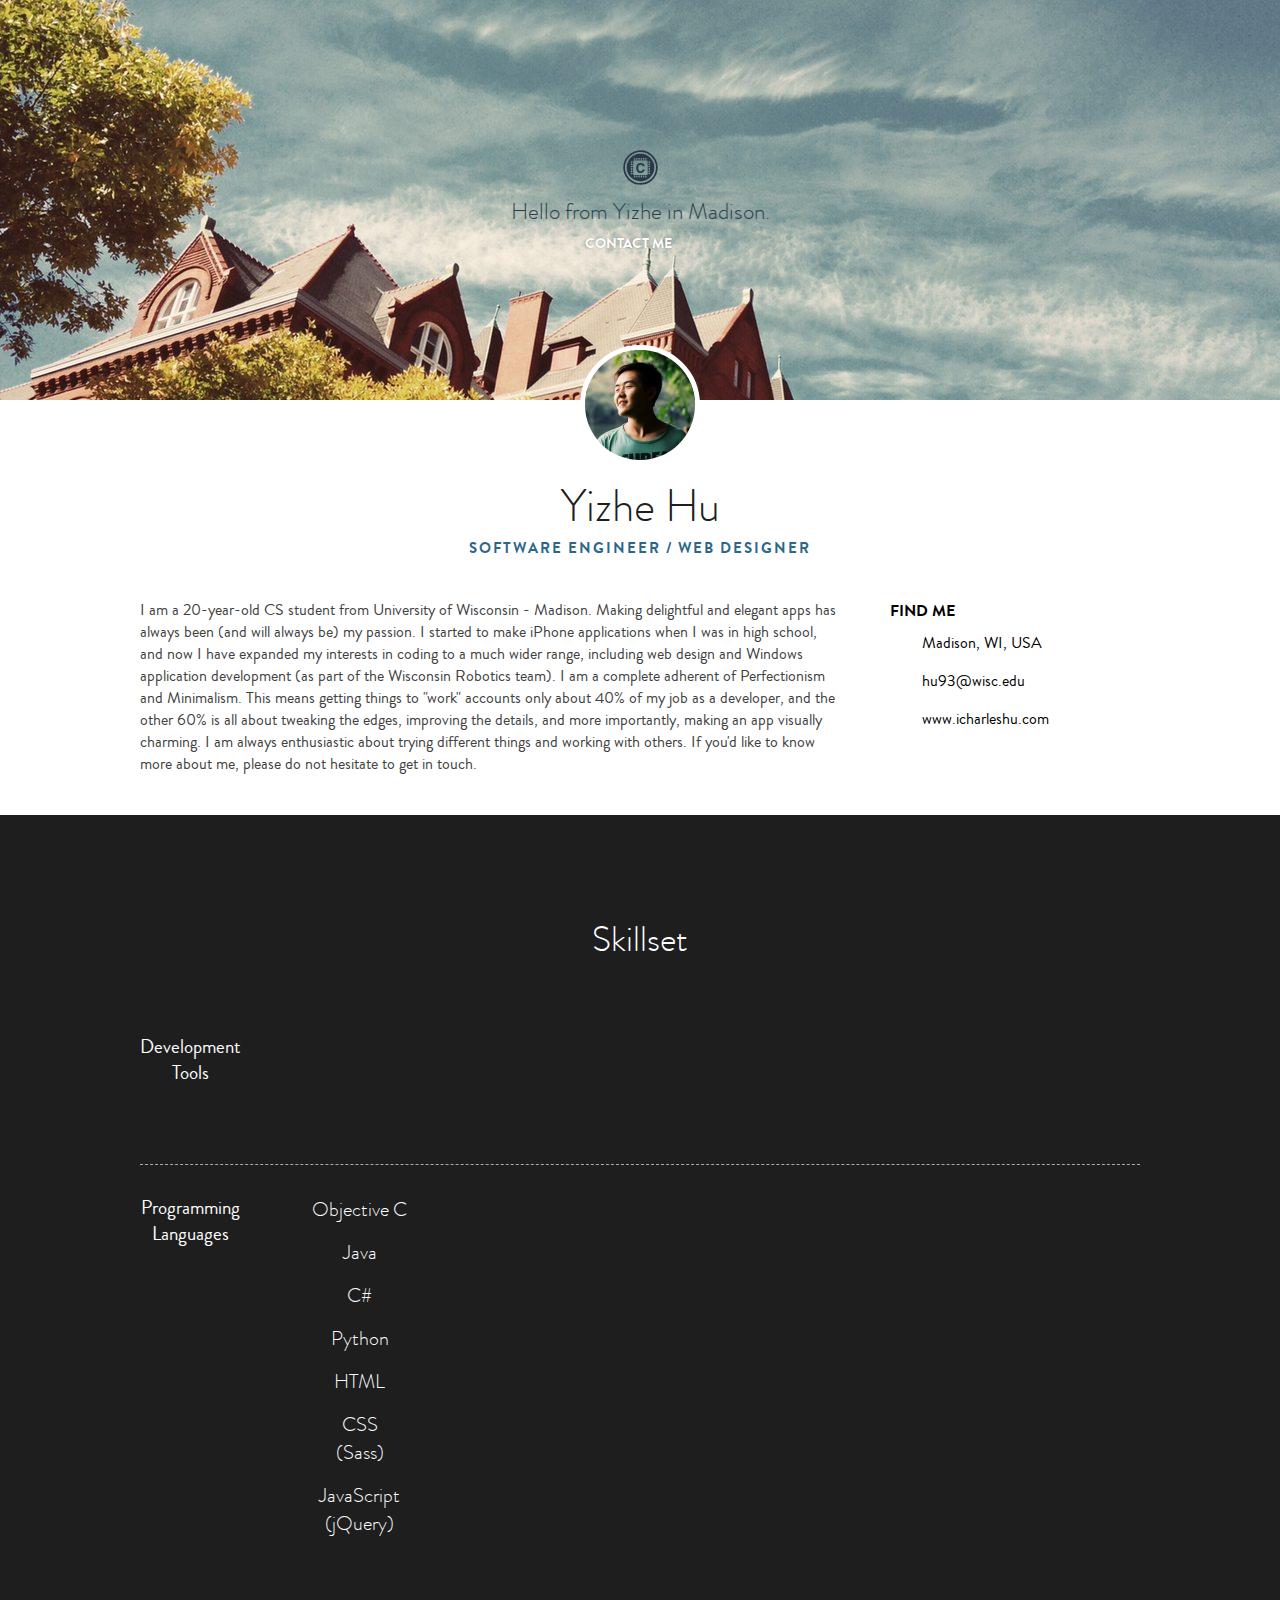
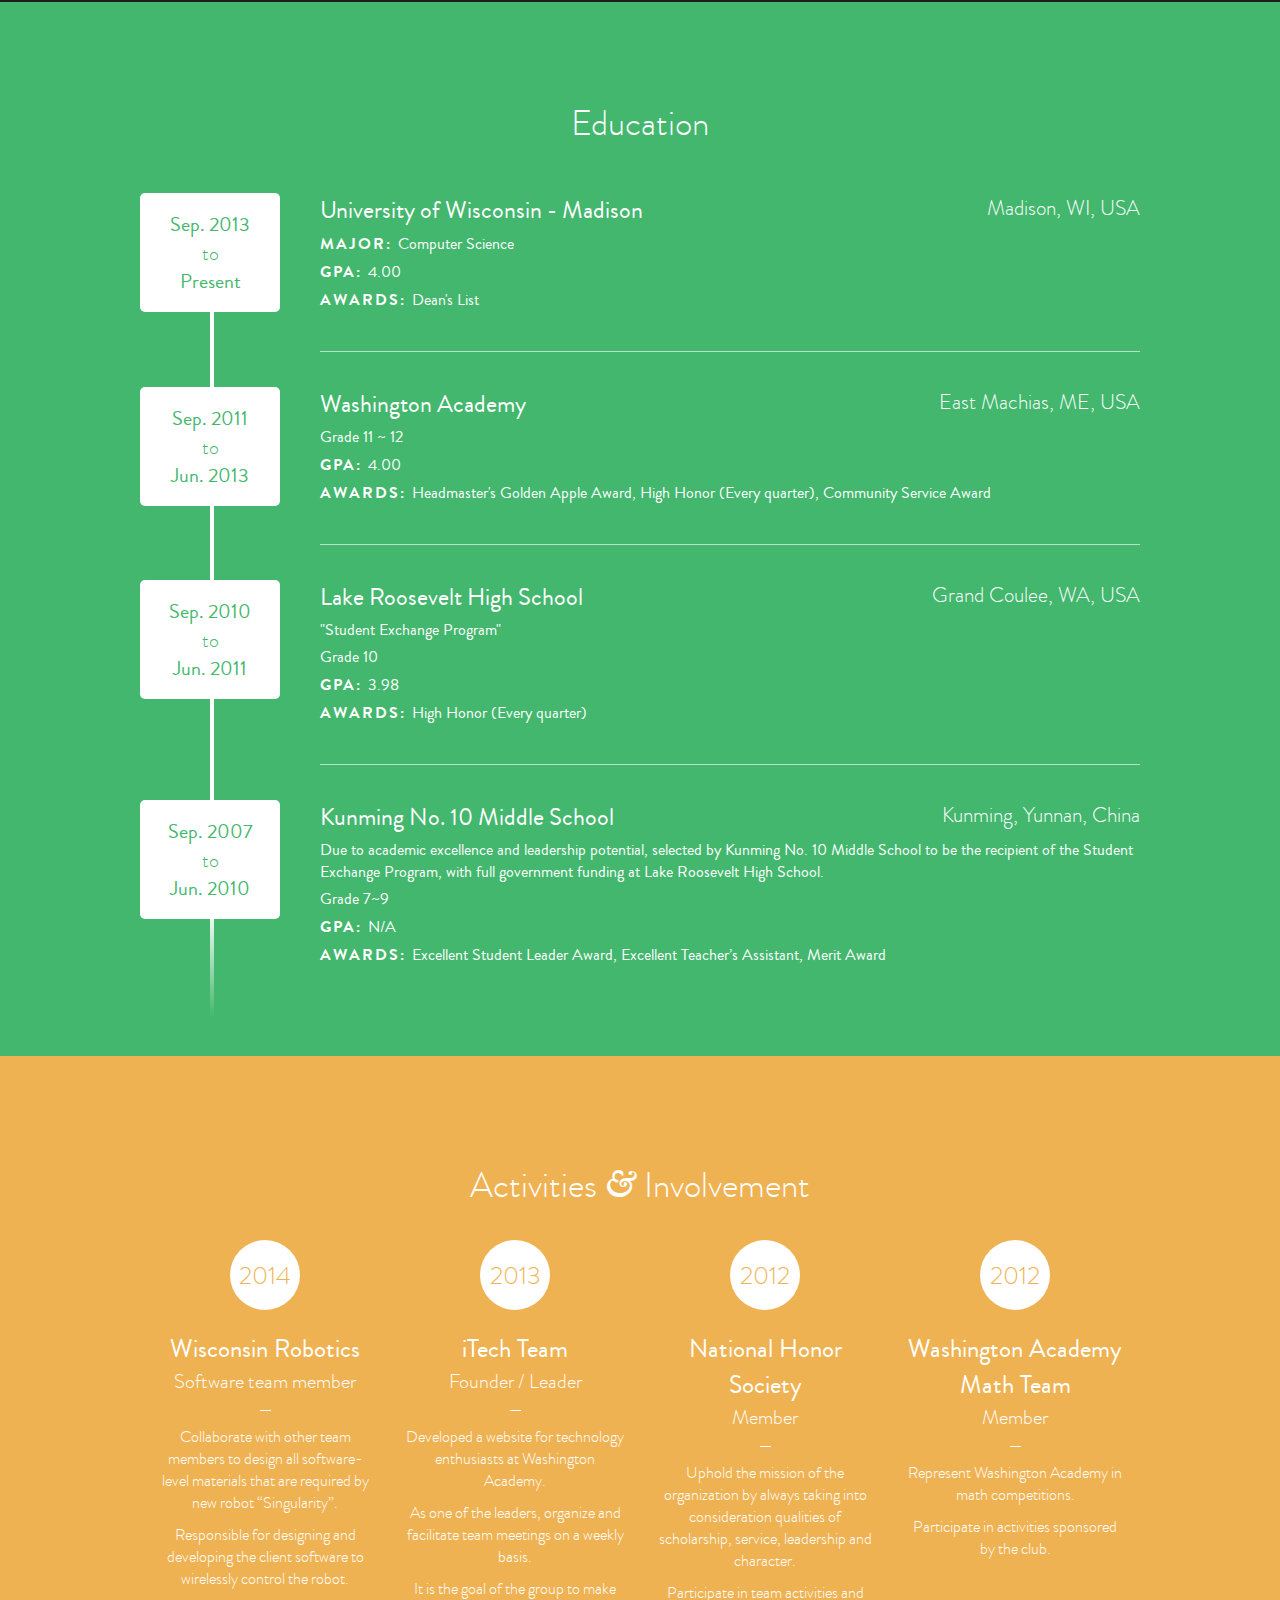
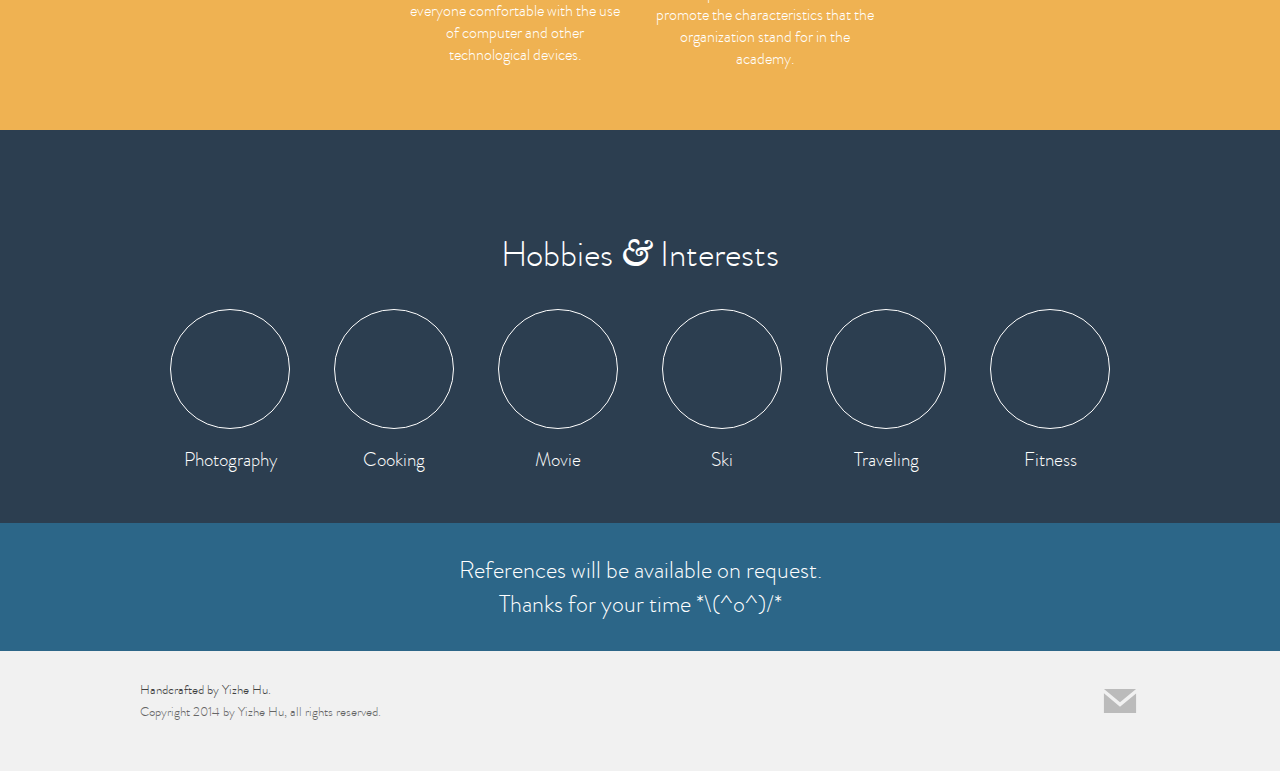
==== commit 1cc4e6a2: "Fix bugs" ====
--- a/index.html
+++ b/index.html
@@ -398,7 +398,7 @@
 					<div class="session-header-icon" id="hobbie-header-icon">
 						<svg xmlns="http://www.w3.org/2000/svg" viewBox="0 0 64 64" id="hobbie-icon"><use xlink:href="#hobbie-icon"></use></svg>
 					</div>
-					<h2 class="session-header-title">Hobbies &amp; Interests</h2>
+					<h2 class="session-header-title">Hobbies <amp>&amp;</amp> Interests</h2>
 				</div>
 				<div class="hobbie-container">
 					<div class="hobbie-icon">
--- a/css/master.css
+++ b/css/master.css
@@ -1 +1 @@
-html{margin:0px;padding:0px;min-width:768px}body{margin:0px;padding:0px;font-family:"Brandon", sans-serif;font-weight:normal}a{color:inherit;text-decoration:none}a:hover{text-decoration:underline}a:visited{text-decoration:none}p{color:#414141;font-weight:normal}linemark{text-decoration:underline}slim{font-weight:300}upper{text-transform:uppercase;font-weight:bold;letter-spacing:2px}alignright{float:right}.include{visibility:hidden;width:0px;height:0px;position:absolute;overflow:hidden}.circle{border-radius:50%}.session{width:100%}.session-header{margin-bottom:30px}.session-header-title{text-align:center;font-weight:300;font-size:35px;margin:0px}.session-header-icon{width:50px;height:50px;margin-left:auto;margin-right:auto;margin-bottom:5x}.clearfix:after{visibility:hidden;display:block;content:"";clear:both;height:0}.clearfix{display:block}::selection{background:rgba(211,84,0,0.9);color:white}#hero{display:block;height:400px}#heroGreedingContainer{display:block;padding-top:150px;margin-left:auto;margin-right:auto;width:50%;cursor:default;-webkit-user-select:none;-moz-user-select:none;-ms-user-select:none;-o-user-select:none}#heroGreedingContainer #heroLogo{width:35px;height:35px;margin-left:auto;margin-right:auto;margin-bottom:10px;background:url(../images/logo.svg) no-repeat;background-size:100%}#heroGreedingContainer h4{text-align:center;color:#2c3e50;font-weight:300;font-size:23px;margin:0px}#heroGreedingContainer span{display:block;width:110px;margin-left:auto;margin-right:auto;margin-top:5px;width:110px}#heroGreedingContainer a{text-align:center;font-weight:bold;color:white;font-size:14px;text-shadow:0px 0px 2px rgba(0,0,0,0.3);transition:.2s all linear}#heroGreedingContainer a:hover{color:#2c3e50;text-decoration:none}#bio #avatar{width:110px;height:110px;display:block;margin-left:auto;margin-right:auto;margin-top:-55px;border-radius:50%;border:5px solid #fff;overflow:hidden}#bio #avatar img{width:inherit;height:inherit}#bio h1{margin-top:10px;margin-bottom:0px;margin-left:auto;margin-right:auto;text-align:center;color:rgba(0,0,0,0.9);font-size:45px;font-weight:300}#bio h3{margin-top:0px;margin-bottom:10px;margin-left:auto;margin-right:auto;text-align:center;text-transform:uppercase;letter-spacing:2px;color:rgba(0,0,0,0.5);font-size:15px;background:-webkit-linear-gradient(left, #cf5153, #cf5153, #cf5153, #e9a62c, #e9a62c, #e9a62c);-webkit-background-clip:text;-webkit-text-fill-color:transparent}#bio h3 ::selection{color:white}#bio #bio-description{display:block;float:left;width:70%;margin-right:5%;margin-top:30px;margin-bottom:40px}#bio #bio-description p{margin:0px;font-size:16px}#bio #bio-findme{display:block;float:right;width:25%;margin-top:30px}#bio #bio-findme h5{margin-top:0px;margin-bottom:10px;font-size:16px}#bio #bio-findme .infoItem{display:inline-block;margin-bottom:16px;transition:0.2s all linear}#bio #bio-findme .infoItem .findme-icons{display:inline-block;width:22px;height:22px;float:left}#bio #bio-findme .infoItem a{margin-top:0px;margin-bottom:0px;margin-left:10px;color:black;transition:0.2s all linear}#bio #bio-findme .infoItem a:hover{text-decoration:none;color:#4299a3}#bio #bio-findme .infoItem:hover{fill:#4299a3;color:#4299a3}#skillset{background:#1e1e1e;padding-top:50px;padding-bottom:50px}#skillset h1,#skillset h2,#skillset h3,#skillset h4,#skillset h5{color:white}#skillset #skillset-header-icon{fill:white}#skillset .skillset-subsetTitle{font-weight:normal;text-align:center;margin-left:0px;margin-right:7%;margin-top:40px;margin-bottom:auto;width:10%;display:block;float:left}#skillset .skillset-chartContainer{width:140px;height:140px;float:left;margin-right:5%;margin-bottom:30px;opacity:0;transition:1s all linear}#skillset .skillset-groupContainer{float:right;width:83%;margin-left:0px}#skillset .skillset-chart{width:100%;height:100%;margin:0px}#skillset .skillset-subset{width:100%;margin-top:30px;margin-bottom:0px}#skillset #devtools-set{border-bottom:1px dashed #aaa}#skillset .skillset-caption{width:140px;height:50px;fill:white;margin-left:auto;margin-right:auto;margin-top:-115px;visibility:hidden;opacity:0;transition:0.5s all linear;transition-delay:0.7s}#skillset .skillset-caption .skillset-caption-icon{width:50px;height:50px;margin-left:auto;margin-right:auto}#skillset .skillset-caption p{margin-top:3px;margin-bottom:0px;color:white;text-align:center;font-weight:300;font-size:20px;max-width:100px;margin-left:auto;margin-right:auto;line-height:20px}#skillset #programmlangs-subtitle{margin-top:0px !important}#skillset .skillset-barContainer{width:100%;margin-bottom:15px}#skillset .skillset-bar-caption-text{float:left;width:12%;color:white;text-align:center;font-weight:300;font-size:20px;margin-right:3%;margin-top:0px;margin-bottom:0px}#skillset .skillset-bar{float:left;width:85%;height:20px;margin-top:5px}#skillset .skillset-bar .skillset-bar-progress{height:4px;top:50%;margin-top:-2px;float:left;position:relative;transition:0.5s all ease-in-out}#skillset .skillset-bar .skillset-bar-percentage-text{float:left;color:white;margin-left:10px;margin-top:0px;margin-bottom:0px;font-weight:300;font-size:17px;opacity:0;transition:0.3s all linear;transition-delay:0.5s}#skillset .doubleLine-bar{margin-top:20px !important}#education{padding-top:50px;padding-bottom:50px;background:#42b76d;fill:white;color:white}#education #education-header{margin-bottom:10px}#education #education-header #education-header-icon{width:57px;height:57px}#education #education-header h2{margin-top:-10px}#education .education-section{width:100%;padding-top:35px;position:relative}#education .education-section alignright{font-weight:300;font-size:21px}#education .education-section .education-timeline{position:absolute;width:0px;height:52%;top:68%;left:7%;border-left:2px solid white;border-right:2px solid white;z-index:0}#education .education-section .education-timeline-end{position:absolute;width:0px;height:45%;top:60%;left:7%;border-left:2px solid;border-right:2px solid;border-image:linear-gradient(#fff, #fff, rgba(255,255,255,0)) 1 100%}#education .education-section .education-timestamp{float:left;width:14%;background:white;border-radius:5px;margin-right:4%;z-index:1;-webkit-user-select:none;-moz-user-select:none;-ms-user-select:none;-o-user-select:none;cursor:default}#education .education-section .education-timestamp .education-timestamp-fromDate{color:#42b76d;font-weight:normal;font-size:20px;text-align:center;margin-bottom:0px}#education .education-section .education-timestamp .education-timestamp-to{color:#42b76d;font-weight:300;font-size:20px;text-align:center;margin:0px}#education .education-section .education-timestamp .education-timestamp-toDate{color:#42b76d;font-weight:normal;font-size:20px;text-align:center;margin-top:0px}#education .education-section .education-description{width:82%;float:left;min-height:118px;padding-bottom:35px;border-bottom:1px solid rgba(255,255,255,0.6)}#education .education-section .education-description .education-description-title{font-weight:normal;margin-top:0px;margin-bottom:5px}#education .education-section .education-description .education-description-item{font-weight:normal;margin-top:0px;margin-bottom:5px}#education .education-section .education-description-end{border-bottom:0px !important}#involvement{padding-top:50px;padding-bottom:0px;background:#efb252;fill:white;color:white}#involvement #involvement-header-icon{width:55px;height:55px}#involvement .involvement-section{float:left;margin-bottom:50px;text-align:center}#involvement .involvement-section .involvement-secation-wrap{margin-left:6%;margin-right:6%}#involvement .involvement-section .involvement-timestamp{width:70px;height:70px;margin-left:auto;margin-right:auto;border-radius:50%;background:white;-webkit-user-select:none;-moz-user-select:none;-ms-user-select:none;-o-user-select:none;cursor:default}#involvement .involvement-section .involvement-timestamp h2{font-weight:300;font-size:25px;color:#efb252;margin:0px;padding-top:18px}#involvement .involvement-section .involvement-title{font-weight:normal;font-size:25px;margin-bottom:0px}#involvement .involvement-section .involvement-role{font-weight:300;font-size:20px;margin-bottom:0px;margin-top:0px}#involvement .involvement-section .involvement-div{width:5%;height:0px;margin-left:auto;margin-right:auto;margin-top:15px;margin-bottom:15px;border-bottom:1px solid white}#involvement .involvement-section .involvement-description{margin-top:0px;margin-bottom:10px;font-weight:300;color:white}#hobbie{padding-top:50px;padding-bottom:20px;fill:white;color:white;text-align:center;background:#2c3e50}#hobbie .hobbie-container{display:inline-block;width:120px;margin-left:2%;margin-right:2%;margin-bottom:30px}#hobbie .hobbie-container .hobbie-icon{width:120px;height:120px;border:1px solid white;border-radius:50%;box-sizing:border-box;transition:0.2s all ease-in-out;-webkit-transform-origin:center;-moz-transform-origin:center;-ms-transform-origin:center;-o-transform-origin:center;transform-origin:center}#hobbie .hobbie-container .hobbie-icon .hobbie-iconContainer{width:60px;height:60px;margin-left:auto;margin-right:auto;position:relative;top:50%;margin-top:-30px;transition:0.2s all ease-in-out}#hobbie .hobbie-container .hobbie-icon .hobbie-icon-circle{position:relative;width:120px;height:120px;top:0px;border-radius:50%;border:1px solid white;float:left}#hobbie .hobbie-container .hobbie-icon:hover{-webkit-animation:swing 1s;-moz-animation:swing 1s;-ms-aniimaion:swing 1s;-o-animation:swing 1s;animation:swing 1s;border:1px solid rgba(255,255,255,0.5)}#hobbie .hobbie-container .hobbie-title{text-align:center;margin-bottom:0px;font-weight:300}#reference{padding-top:30px;padding-bottom:30px;background:#2c6688;fill:white;color:white}#reference h2{font-weight:300;text-align:center;margin:0px}#footer{padding-top:30px;padding-bottom:50px;background:#f1f1f1}#footer .legal{float:left;margin:0px}#footer .legal h4{margin:0px;color:#666;font-weight:300;font-size:13px}#footer .legal .handcraft{color:#414141;margin-bottom:4px}#footer .footer-social{float:right;margin:0px;height:40px;fill:#bbbbbb}#footer .footer-social .footer-social-item{float:right;margin-left:5px;height:40px;width:40px}#footer .footer-social .footer-social-item a{display:block;transition:0.2s all linear;width:100%;height:100%}#footer .footer-social .footer-social-item a:hover{fill:#2c6688}@-webkit-keyframes swing{20%{-webkit-transform:rotate3d(0, 0, 1, 15deg);transform:rotate3d(0, 0, 1, 15deg)}40%{-webkit-transform:rotate3d(0, 0, 1, -10deg);transform:rotate3d(0, 0, 1, -10deg)}60%{-webkit-transform:rotate3d(0, 0, 1, 5deg);transform:rotate3d(0, 0, 1, 5deg)}80%{-webkit-transform:rotate3d(0, 0, 1, -5deg);transform:rotate3d(0, 0, 1, -5deg)}100%{-webkit-transform:rotate3d(0, 0, 1, 0deg);transform:rotate3d(0, 0, 1, 0deg)}}@keyframes swing{20%{-webkit-transform:rotate3d(0, 0, 1, 15deg);-ms-transform:rotate3d(0, 0, 1, 15deg);transform:rotate3d(0, 0, 1, 15deg)}40%{-webkit-transform:rotate3d(0, 0, 1, -10deg);-ms-transform:rotate3d(0, 0, 1, -10deg);transform:rotate3d(0, 0, 1, -10deg)}60%{-webkit-transform:rotate3d(0, 0, 1, 5deg);-ms-transform:rotate3d(0, 0, 1, 5deg);transform:rotate3d(0, 0, 1, 5deg)}80%{-webkit-transform:rotate3d(0, 0, 1, -5deg);-ms-transform:rotate3d(0, 0, 1, -5deg);transform:rotate3d(0, 0, 1, -5deg)}100%{-webkit-transform:rotate3d(0, 0, 1, 0deg);-ms-transform:rotate3d(0, 0, 1, 0deg);transform:rotate3d(0, 0, 1, 0deg)}}@media only screen and (max-width: 1023px){#involvement .involvement-section{width:50%}}@media only screen and (min-width: 1024px){#involvement .involvement-section{width:25%}}@media only screen and (max-width: 1200px){.wrap{width:90%;margin-left:5%;margin-right:5%}}@media only screen and (min-width: 1200px){.wrap{width:1000px;margin-left:auto;margin-right:auto}}@media only screen and (max-width: 1440px){#hero{background:url(../images/hero-1440.jpg) no-repeat center 0px}}@media only screen and (max-width: 1800px) and (min-width: 1440px){#hero{background:url(../images/hero-1800.jpg) no-repeat center 0px}}@media only screen and (min-width: 1800px){#hero{background:url(../images/hero-2650.jpg)}}@media only screen and (-moz-min-device-pixel-ratio: 1.5) and (max-width: 1440px), only screen and (-o-min-device-pixel-ratio: 3 / 2) and (max-width: 1440px), only screen and (-webkit-min-device-pixel-ratio: 1.5) and (max-width: 1440px), only screen and (-ms-min-device-pixel-ratio: 1.5) and (max-width: 1440px), only screen and (min-devicepixel-ratio: 1.5) and (max-width: 1440px), only screen and (min-resolution: 1.5dppx) and (max-width: 1440px){#hero{background:url(../images/hero-1440@2x.jpg) no-repeat center 0px;background-size:1440px 600px}}
+html{margin:0px;padding:0px;min-width:768px}body{margin:0px;padding:0px;font-family:"Brandon", sans-serif;font-weight:normal}a{color:inherit;text-decoration:none}a:hover{text-decoration:underline}a:visited{text-decoration:none}p{color:#414141;font-weight:normal}linemark{text-decoration:underline}slim{font-weight:300}upper{text-transform:uppercase;font-weight:bold;letter-spacing:2px}alignright{float:right}amp{font-family:"amp";font-weight:normal;font-style:italic}.include{visibility:hidden;width:0px;height:0px;position:absolute;overflow:hidden}.circle{border-radius:50%}.session{width:100%}.session-header{margin-bottom:30px}.session-header-title{text-align:center;font-weight:300;font-size:35px;margin:0px}.session-header-icon{width:50px;height:50px;margin-left:auto;margin-right:auto;margin-bottom:5x}.clearfix:after{visibility:hidden;display:block;content:"";clear:both;height:0}.clearfix{display:block}::selection{background:rgba(211,84,0,0.9);color:white}#hero{display:block;height:400px}#heroGreedingContainer{display:block;padding-top:150px;margin-left:auto;margin-right:auto;width:50%;cursor:default;-webkit-user-select:none;-moz-user-select:none;-ms-user-select:none;-o-user-select:none}#heroGreedingContainer #heroLogo{width:35px;height:35px;margin-left:auto;margin-right:auto;margin-bottom:10px;background:url(../images/logo.svg) no-repeat;background-size:100%}#heroGreedingContainer h4{text-align:center;color:#2c3e50;font-weight:300;font-size:23px;margin:0px}#heroGreedingContainer span{display:block;width:110px;margin-left:auto;margin-right:auto;margin-top:5px;width:110px}#heroGreedingContainer a{text-align:center;font-weight:bold;color:white;font-size:14px;text-shadow:0px 0px 2px rgba(0,0,0,0.3);transition:.2s all linear}#heroGreedingContainer a:hover{color:#2c3e50;text-decoration:none}#bio #avatar{width:110px;height:110px;display:block;margin-left:auto;margin-right:auto;margin-top:-55px;border-radius:50%;border:5px solid #fff;overflow:hidden}#bio #avatar img{width:inherit;height:inherit}#bio h1{margin-top:10px;margin-bottom:0px;margin-left:auto;margin-right:auto;text-align:center;color:rgba(0,0,0,0.9);font-size:45px;font-weight:300}#bio h3{margin-top:0px;margin-bottom:10px;margin-left:auto;margin-right:auto;text-align:center;text-transform:uppercase;letter-spacing:2px;color:#2c6689;font-size:15px}#bio h3 ::selection{color:white}#bio .gradient-text{background:-webkit-linear-gradient(left, #cf5153, #cf5153, #cf5153, #e9a62c, #e9a62c, #e9a62c);-webkit-background-clip:text;-webkit-text-fill-color:transparent}#bio #bio-description{display:block;float:left;width:70%;margin-right:5%;margin-top:30px;margin-bottom:40px}#bio #bio-description p{margin:0px;font-size:16px}#bio #bio-findme{display:block;float:right;width:25%;margin-top:30px}#bio #bio-findme h5{margin-top:0px;margin-bottom:10px;font-size:16px}#bio #bio-findme .infoItem{display:inline-block;margin-bottom:16px;transition:0.2s all linear}#bio #bio-findme .infoItem .findme-icons{display:inline-block;width:22px;height:22px;float:left}#bio #bio-findme .infoItem a{margin-top:0px;margin-bottom:0px;margin-left:10px;color:black;transition:0.2s all linear}#bio #bio-findme .infoItem a:hover{text-decoration:none;color:#4299a3}#bio #bio-findme .infoItem:hover{fill:#4299a3;color:#4299a3}#skillset{background:#1e1e1e;padding-top:50px;padding-bottom:50px}#skillset h1,#skillset h2,#skillset h3,#skillset h4,#skillset h5{color:white}#skillset #skillset-header-icon{fill:white}#skillset .skillset-subsetTitle{font-weight:normal;text-align:center;margin-left:0px;margin-right:7%;margin-top:40px;margin-bottom:auto;width:10%;display:block;float:left}#skillset .skillset-chartContainer{width:140px;height:140px;float:left;margin-right:5%;margin-bottom:30px;opacity:0;transition:1s all linear}#skillset .skillset-groupContainer{float:right;width:83%;margin-left:0px}#skillset .skillset-chart{width:100%;height:100%;margin:0px}#skillset .skillset-subset{width:100%;margin-top:30px;margin-bottom:0px}#skillset #devtools-set{border-bottom:1px dashed #aaa}#skillset .skillset-caption{width:140px;height:50px;fill:white;margin-left:auto;margin-right:auto;margin-top:-115px;visibility:hidden;opacity:0;-webkit-user-select:none;-moz-user-select:none;-ms-user-select:none;-o-user-select:none;cursor:default;transition:0.5s all linear;transition-delay:0.7s}#skillset .skillset-caption .skillset-caption-icon{width:50px;height:50px;margin-left:auto;margin-right:auto}#skillset .skillset-caption p{margin-top:3px;margin-bottom:0px;color:white;text-align:center;font-weight:300;font-size:20px;max-width:100px;margin-left:auto;margin-right:auto;line-height:20px}#skillset #programmlangs-subtitle{margin-top:0px !important}#skillset .skillset-barContainer{width:100%;margin-bottom:15px}#skillset .skillset-bar-caption-text{float:left;width:12%;color:white;text-align:center;font-weight:300;font-size:20px;margin-right:3%;margin-top:0px;margin-bottom:0px}#skillset .skillset-bar{float:left;width:85%;height:20px;margin-top:5px}#skillset .skillset-bar .skillset-bar-progress{height:4px;top:50%;margin-top:-2px;float:left;position:relative;width:0%;transition:0.5s all ease-in-out}#skillset .skillset-bar .skillset-bar-percentage-text{float:left;color:white;margin-left:10px;margin-top:0px;margin-bottom:0px;font-weight:300;font-size:17px;opacity:0;transition:0.3s all linear;transition-delay:0.5s}#skillset .doubleLine-bar{margin-top:20px !important}#education{padding-top:50px;padding-bottom:50px;background:#42b76d;fill:white;color:white}#education #education-header{margin-bottom:10px}#education #education-header #education-header-icon{width:57px;height:57px}#education #education-header h2{margin-top:-10px}#education .education-section{width:100%;padding-top:35px;position:relative}#education .education-section alignright{font-weight:300;font-size:21px}#education .education-section .education-timeline{position:absolute;width:0px;height:100%;left:7%;border-left:2px solid white;border-right:2px solid white;z-index:0}#education .education-section .education-timeline-end{position:absolute;width:0px;height:90%;left:7%;border-left:2px solid;border-right:2px solid;border-image:linear-gradient(#fff, #fff, rgba(255,255,255,0)) 1 100%}#education .education-section .education-timestamp{float:left;width:14%;background:white;border-radius:5px;margin-right:4%;z-index:1;-webkit-user-select:none;-moz-user-select:none;-ms-user-select:none;-o-user-select:none;cursor:default;position:relative}#education .education-section .education-timestamp .education-timestamp-fromDate{color:#42b76d;font-weight:normal;font-size:20px;text-align:center;margin-bottom:0px}#education .education-section .education-timestamp .education-timestamp-to{color:#42b76d;font-weight:300;font-size:20px;text-align:center;margin:0px}#education .education-section .education-timestamp .education-timestamp-toDate{color:#42b76d;font-weight:normal;font-size:20px;text-align:center;margin-top:0px}#education .education-section .education-description{width:82%;float:left;min-height:118px;padding-bottom:35px;border-bottom:1px solid rgba(255,255,255,0.6)}#education .education-section .education-description .education-description-title{font-weight:normal;margin-top:0px;margin-bottom:5px}#education .education-section .education-description .education-description-item{font-weight:normal;margin-top:0px;margin-bottom:5px}#education .education-section .education-description-end{border-bottom:0px !important}#involvement{padding-top:50px;padding-bottom:0px;background:#efb252;fill:white;color:white}#involvement #involvement-header-icon{width:55px;height:55px}#involvement .involvement-section{float:left;margin-bottom:50px;text-align:center}#involvement .involvement-section .involvement-secation-wrap{margin-left:6%;margin-right:6%}#involvement .involvement-section .involvement-timestamp{width:70px;height:70px;margin-left:auto;margin-right:auto;border-radius:50%;background:white;-webkit-user-select:none;-moz-user-select:none;-ms-user-select:none;-o-user-select:none;cursor:default}#involvement .involvement-section .involvement-timestamp h2{font-weight:300;font-size:25px;color:#efb252;margin:0px;padding-top:18px}#involvement .involvement-section .involvement-title{font-weight:normal;font-size:25px;margin-bottom:0px}#involvement .involvement-section .involvement-role{font-weight:300;font-size:20px;margin-bottom:0px;margin-top:0px}#involvement .involvement-section .involvement-div{width:5%;height:0px;margin-left:auto;margin-right:auto;margin-top:15px;margin-bottom:15px;border-bottom:1px solid white}#involvement .involvement-section .involvement-description{margin-top:0px;margin-bottom:10px;font-weight:300;color:white}#hobbie{padding-top:50px;padding-bottom:20px;fill:white;color:white;text-align:center;background:#2c3e50}#hobbie .hobbie-container{display:inline-block;width:120px;margin-left:2%;margin-right:2%;margin-bottom:30px}#hobbie .hobbie-container .hobbie-icon{width:120px;height:120px;border:1px solid white;border-radius:50%;box-sizing:border-box;transition:0.2s all ease-in-out;-webkit-transform-origin:center;-moz-transform-origin:center;-ms-transform-origin:center;-o-transform-origin:center;transform-origin:center}#hobbie .hobbie-container .hobbie-icon .hobbie-iconContainer{width:60px;height:60px;margin-left:auto;margin-right:auto;position:relative;top:50%;margin-top:-30px;transition:0.2s all ease-in-out}#hobbie .hobbie-container .hobbie-icon .hobbie-icon-circle{position:relative;width:120px;height:120px;top:0px;border-radius:50%;border:1px solid white;float:left}#hobbie .hobbie-container .hobbie-icon:hover{-webkit-animation:swing 1s;-moz-animation:swing 1s;-ms-aniimaion:swing 1s;-o-animation:swing 1s;animation:swing 1s;border:1px solid rgba(255,255,255,0.5)}#hobbie .hobbie-container .hobbie-title{text-align:center;margin-bottom:0px;font-weight:300}#reference{padding-top:30px;padding-bottom:30px;background:#2c6688;fill:white;color:white}#reference h2{font-weight:300;text-align:center;margin:0px}#footer{padding-top:30px;padding-bottom:50px;background:#f1f1f1}#footer .legal{float:left;margin:0px}#footer .legal h4{margin:0px;color:#666;font-weight:300;font-size:13px}#footer .legal .handcraft{color:#414141;margin-bottom:4px}#footer .footer-social{float:right;margin:0px;height:40px;fill:#bbbbbb}#footer .footer-social .footer-social-item{float:right;margin-left:5px;height:40px;width:40px}#footer .footer-social .footer-social-item a{display:block;transition:0.2s all linear;width:100%;height:100%}#footer .footer-social .footer-social-item a:hover{fill:#2c6688}@-webkit-keyframes swing{20%{-webkit-transform:rotate3d(0, 0, 1, 15deg);transform:rotate3d(0, 0, 1, 15deg)}40%{-webkit-transform:rotate3d(0, 0, 1, -10deg);transform:rotate3d(0, 0, 1, -10deg)}60%{-webkit-transform:rotate3d(0, 0, 1, 5deg);transform:rotate3d(0, 0, 1, 5deg)}80%{-webkit-transform:rotate3d(0, 0, 1, -5deg);transform:rotate3d(0, 0, 1, -5deg)}100%{-webkit-transform:rotate3d(0, 0, 1, 0deg);transform:rotate3d(0, 0, 1, 0deg)}}@keyframes swing{20%{-webkit-transform:rotate3d(0, 0, 1, 15deg);-ms-transform:rotate3d(0, 0, 1, 15deg);transform:rotate3d(0, 0, 1, 15deg)}40%{-webkit-transform:rotate3d(0, 0, 1, -10deg);-ms-transform:rotate3d(0, 0, 1, -10deg);transform:rotate3d(0, 0, 1, -10deg)}60%{-webkit-transform:rotate3d(0, 0, 1, 5deg);-ms-transform:rotate3d(0, 0, 1, 5deg);transform:rotate3d(0, 0, 1, 5deg)}80%{-webkit-transform:rotate3d(0, 0, 1, -5deg);-ms-transform:rotate3d(0, 0, 1, -5deg);transform:rotate3d(0, 0, 1, -5deg)}100%{-webkit-transform:rotate3d(0, 0, 1, 0deg);-ms-transform:rotate3d(0, 0, 1, 0deg);transform:rotate3d(0, 0, 1, 0deg)}}@media only screen and (max-width: 1023px){#involvement .involvement-section{width:50%}}@media only screen and (min-width: 1024px){#involvement .involvement-section{width:25%}}@media only screen and (max-width: 1200px){.wrap{width:90%;margin-left:5%;margin-right:5%}#hobbie .wrap{width:92%;margin-left:4%;margin-right:4%}#hobbie .hobbie-container{margin-left:1.5%;margin-right:1.5%}}@media only screen and (min-width: 1200px){.wrap{width:1000px;margin-left:auto;margin-right:auto}}@media only screen and (max-width: 1440px){#hero{background:url(../images/hero-1440.jpg) no-repeat center 0px}}@media only screen and (max-width: 1800px) and (min-width: 1440px){#hero{background:url(../images/hero-1800.jpg) no-repeat center 0px}}@media only screen and (min-width: 1800px){#hero{background:url(../images/hero-2650.jpg)}}@media only screen and (-moz-min-device-pixel-ratio: 1.5) and (max-width: 1440px), only screen and (-o-min-device-pixel-ratio: 3 / 2) and (max-width: 1440px), only screen and (-webkit-min-device-pixel-ratio: 1.5) and (max-width: 1440px), only screen and (-ms-min-device-pixel-ratio: 1.5) and (max-width: 1440px), only screen and (min-devicepixel-ratio: 1.5) and (max-width: 1440px), only screen and (min-resolution: 1.5dppx) and (max-width: 1440px){#hero{background:url(../images/hero-1440@2x.jpg) no-repeat center 0px;background-size:1440px 600px}}
--- a/css/typeface.css
+++ b/css/typeface.css
@@ -41,4 +41,11 @@
     src: url([data-uri]);
     font-weight: bold;
     font-style: normal;
+}
+
+@font-face {
+	font-family: "amp";
+	src: url([data-uri]);
+	font-weight: normal;
+	font-style: italic;
 }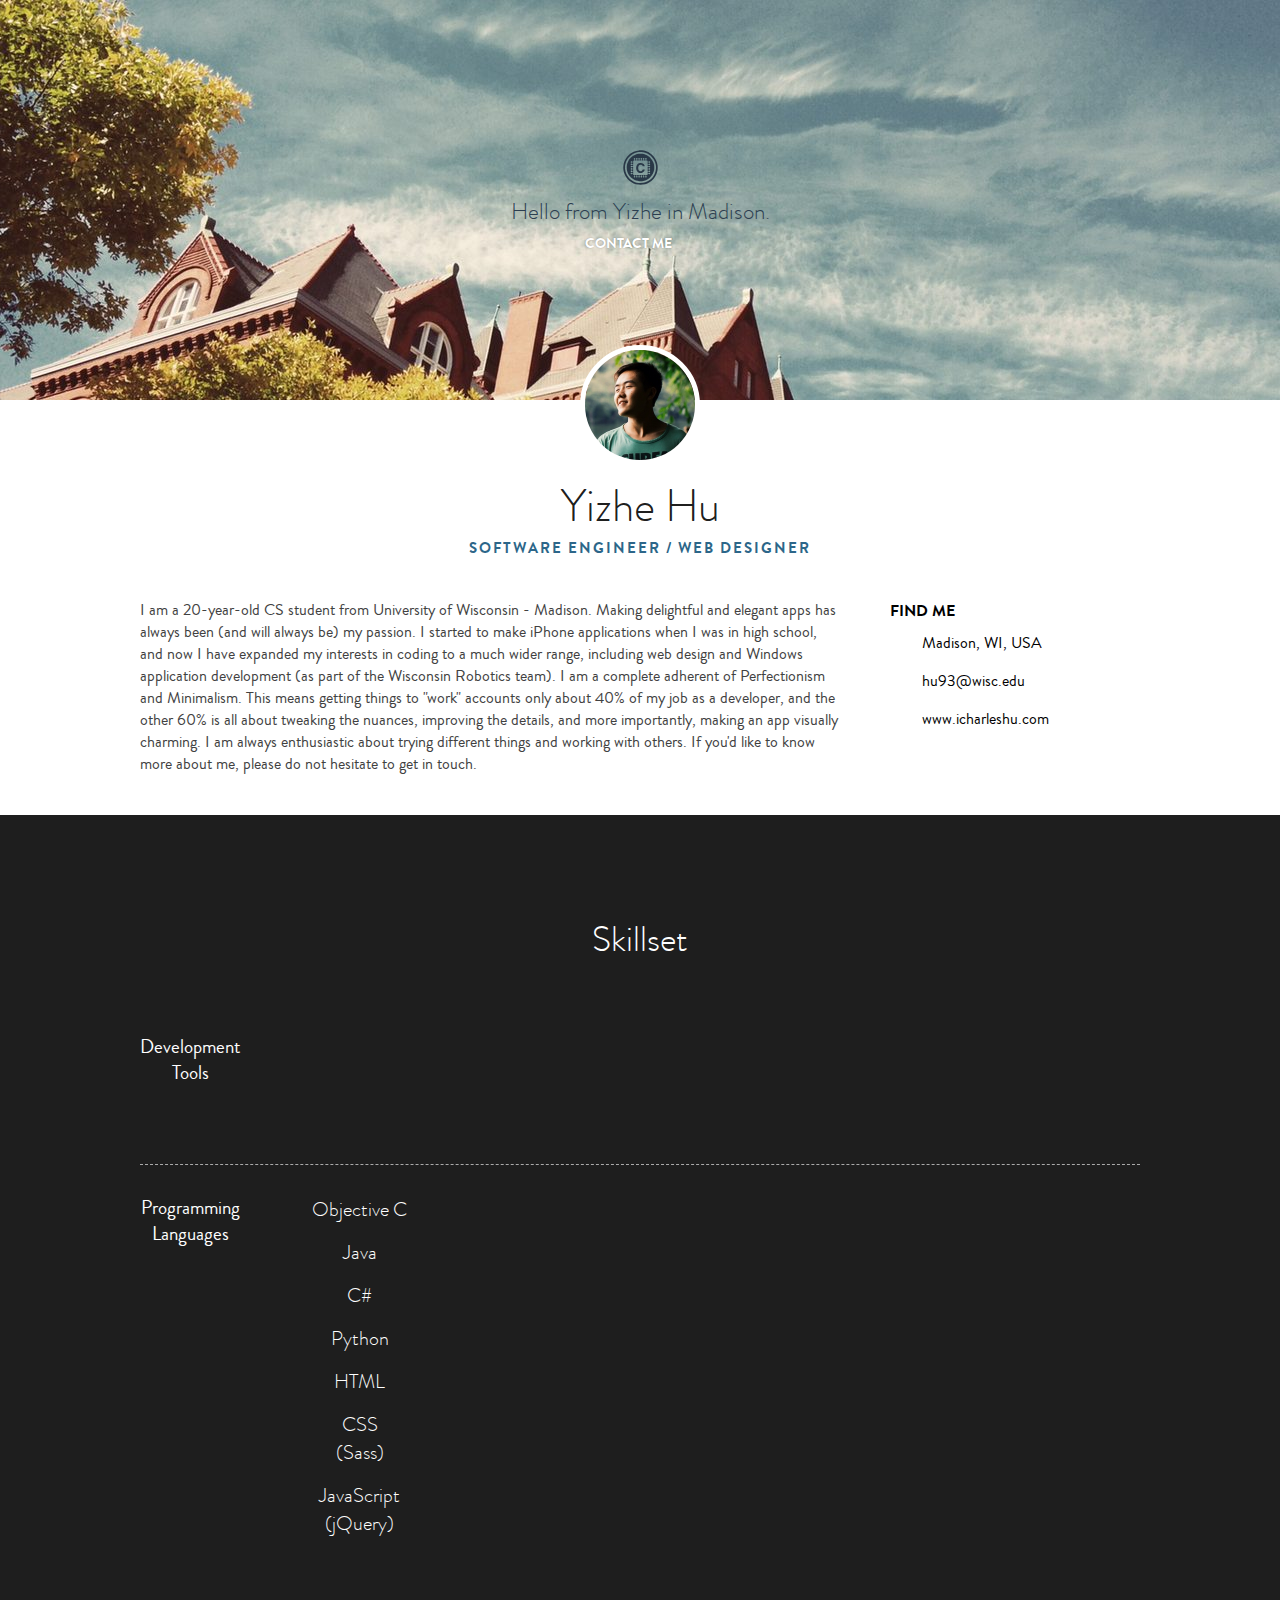
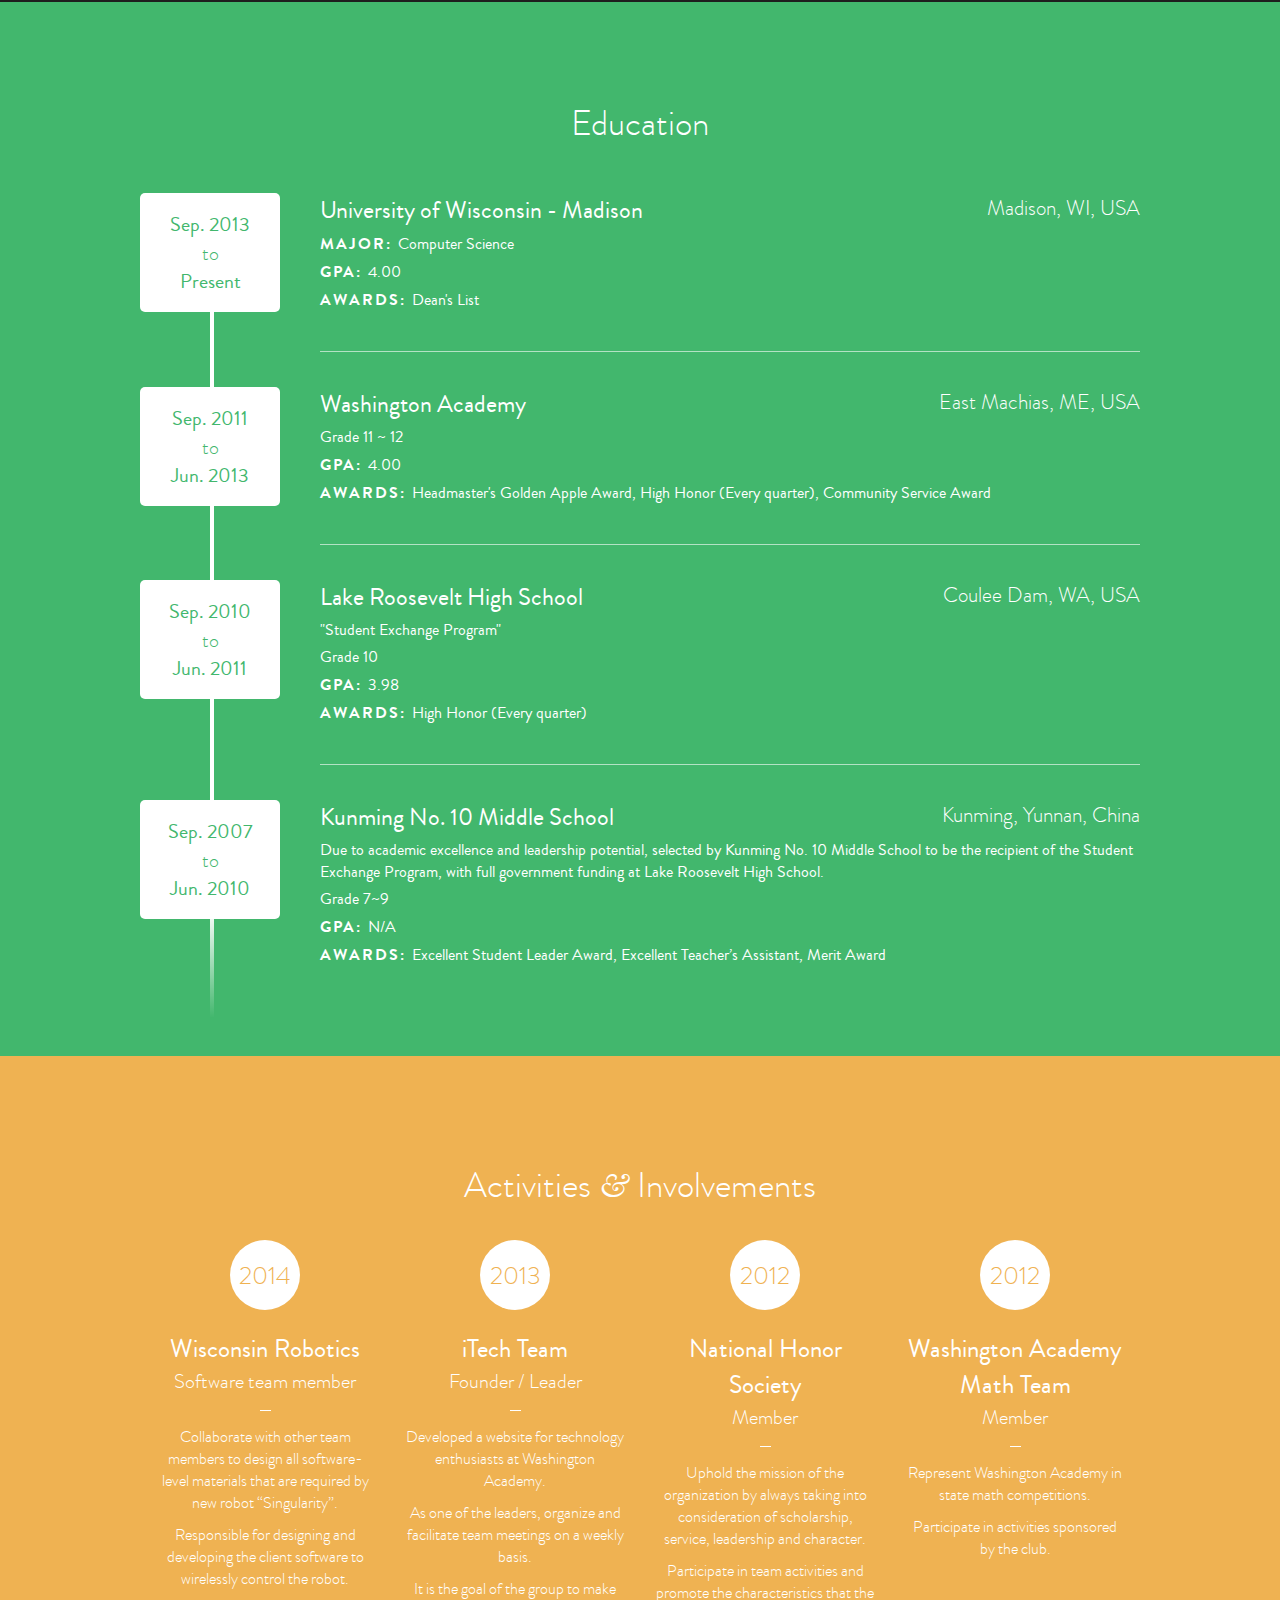
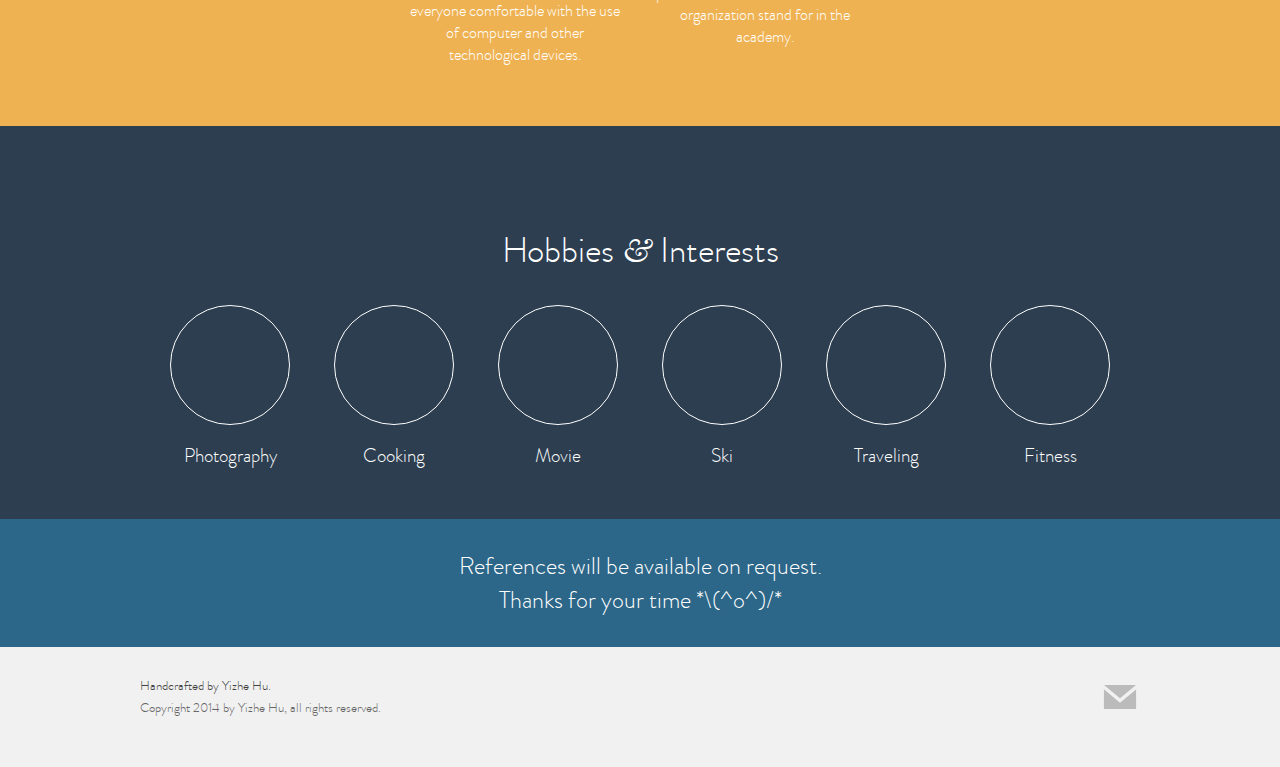
==== commit af43bdab: "Update minor bugs" ====
--- a/index.html
+++ b/index.html
@@ -129,7 +129,7 @@
 				<h1>Yizhe Hu</h1>
 				<h3>Software Engineer / Web Designer</h3>
 				<div id="bio-description">
-					<p>I am a 20-year-old CS student from University of Wisconsin - Madison. Making delightful and elegant apps has always been (and will always be) my passion. I started to make iPhone applications when I was in high school, and now I have expanded my interests in coding to a much wider range, including web design and Windows application development (as part of the Wisconsin Robotics team). I am a complete adherent of Perfectionism and Minimalism. This means getting things to "work" accounts only about 40% of my job as a developer, and the other 60% is all about tweaking the edges, improving the details, and more importantly, making an app visually charming. I am always enthusiastic about trying different things and working with others. If you'd like to know more about me, please do not hesitate to get in touch.</p>
+					<p>I am a 20-year-old CS student from University of Wisconsin - Madison. Making delightful and elegant apps has always been (and will always be) my passion. I started to make iPhone applications when I was in high school, and now I have expanded my interests in coding to a much wider range, including web design and Windows application development (as part of the Wisconsin Robotics team). I am a complete adherent of Perfectionism and Minimalism. This means getting things to "work" accounts only about 40% of my job as a developer, and the other 60% is all about tweaking the nuances, improving the details, and more importantly, making an app visually charming. I am always enthusiastic about trying different things and working with others. If you'd like to know more about me, please do not hesitate to get in touch.</p>
 				</div>
 				<div id="bio-findme">
 					<h5>FIND ME</h5>
@@ -161,7 +161,7 @@
 					<h3 class="skillset-subsetTitle">Development Tools</h3>
 					<div class="skillset-groupContainer" id="skillset-devtool-groupContainer">
 						<div class="skillset-chartContainer">
-							<div class="skillset-chart" id="skillset-chart-0" value="90" color="#e2472e">
+							<div class="skillset-chart" id="skillset-chart-0" value="80" color="#e2472e">
 								<div class="skillset-caption" id="skillset-caption-0">
 									<div class="skillset-caption-icon">
 										<svg xmlns="http://www.w3.org/2000/svg" viewBox="0 0 64 64" id="xcode-icon"><use xlink:href="#xcode-icon"></use></svg>
@@ -181,7 +181,7 @@
 							</div>
 						</div>
 						<div class="skillset-chartContainer">
-							<div class="skillset-chart" id="skillset-chart-2" value="60" color="#eaa84a">
+							<div class="skillset-chart" id="skillset-chart-2" value="65" color="#eaa84a">
 								<div class="skillset-caption" id="skillset-caption-2">
 									<div class="skillset-caption-icon">
 										<svg xmlns="http://www.w3.org/2000/svg" viewBox="0 0 64 64" id="github-icon"><use xlink:href="#github-icon"></use></svg>
@@ -191,7 +191,7 @@
 							</div>
 						</div>
 						<div class="skillset-chartContainer">
-							<div class="skillset-chart" id="skillset-chart-3" value="40" color="#f2d45f">
+							<div class="skillset-chart" id="skillset-chart-3" value="50" color="#f2d45f">
 								<div class="skillset-caption" id="skillset-caption-3">
 									<div class="skillset-caption-icon">
 										<svg xmlns="http://www.w3.org/2000/svg" viewBox="0 0 80 64" id="finalcutpro-icon"><use xlink:href="#finalcutpro-icon"></use></svg>
@@ -233,8 +233,8 @@
 						<div class="skillset-barContainer">
 							<p class="skillset-bar-caption-text" id="skillset-bar-caption-text">Python</p>
 							<div class="skillset-bar">
-								<div class="skillset-bar-progress" id="skillset-bar-progress-3" value="55" color="#4299a3"></div>
-								<p class="skillset-bar-percentage-text" id="skillset-bar-percentage-text-3">55%</p>
+								<div class="skillset-bar-progress" id="skillset-bar-progress-3" value="60" color="#4299a3"></div>
+								<p class="skillset-bar-percentage-text" id="skillset-bar-percentage-text-3">60%</p>
 							</div>
 							<div class="clearfix"></div>
 						</div>
@@ -257,8 +257,8 @@
 						<div class="skillset-barContainer">
 							<p class="skillset-bar-caption-text" id="skillset-bar-caption-text">JavaScript<br>(jQuery)</p>
 							<div class="skillset-bar doubleLine-bar">
-								<div class="skillset-bar-progress" id="skillset-bar-progress-6" value="50" color="#e7eced"></div>
-								<p class="skillset-bar-percentage-text" id="skillset-bar-percentage-text-6">50%</p>
+								<div class="skillset-bar-progress" id="skillset-bar-progress-6" value="55" color="#e7eced"></div>
+								<p class="skillset-bar-percentage-text" id="skillset-bar-percentage-text-6">55%</p>
 							</div>
 							<div class="clearfix"></div>
 						</div>
@@ -283,7 +283,7 @@
 						<h2 class="education-timestamp-toDate">Present</h2>
 					</div>
 					<div class="education-description">
-						<h2 class="education-description-title">University of Wisconsin - Madison<alignright>Madison, WI, USA</alignright></h2>
+						<h2 class="education-description-title">University of Wisconsin - Madison <alignright>Madison, WI, USA</alignright></h2>
 						<h4 class="education-description-item"><upper>Major: </upper>Computer Science</h4>
 						<h4 class="education-description-item"><upper>GPA: </upper>4.00</h4>
 						<h4 class="education-description-item"><upper>Awards: </upper>Dean's List</h4>
@@ -298,7 +298,7 @@
 						<h2 class="education-timestamp-toDate">Jun. 2013</h2>
 					</div>
 					<div class="education-description">
-						<h2 class="education-description-title">Washington Academy<alignright>East Machias, ME, USA</alignright></h2>
+						<h2 class="education-description-title">Washington Academy <alignright>East Machias, ME, USA</alignright></h2>
 						<h4 class="education-description-title">Grade 11 ~ 12</h4>
 						<h4 class="education-description-item"><upper>GPA: </upper>4.00</h4>
 						<h4 class="education-description-item"><upper>Awards: </upper>Headmaster's Golden Apple Award, High Honor (Every quarter), Community Service Award</h4>
@@ -313,7 +313,7 @@
 						<h2 class="education-timestamp-toDate">Jun. 2011</h2>
 					</div>
 					<div class="education-description">
-						<h2 class="education-description-title">Lake Roosevelt High School<alignright>Grand Coulee, WA, USA</alignright></h2>
+						<h2 class="education-description-title">Lake Roosevelt High School <alignright>Coulee Dam, WA, USA</alignright></h2>
 						<h4 class="education-description-item">"Student Exchange Program"</h4>
 						<h4 class="education-description-item">Grade 10</h4>
 						<h4 class="education-description-item"><upper>GPA: </upper>3.98</h4>
@@ -329,7 +329,7 @@
 						<h2 class="education-timestamp-toDate">Jun. 2010</h2>
 					</div>
 					<div class="education-description education-description-end">
-						<h2 class="education-description-title">Kunming No. 10 Middle School<alignright>Kunming, Yunnan, China</alignright></h2>
+						<h2 class="education-description-title">Kunming No. 10 Middle School <alignright>Kunming, Yunnan, China</alignright></h2>
 						<h4 class="education-description-item">Due to academic excellence and leadership potential, selected by Kunming No. 10 Middle School to be the recipient of the Student Exchange Program, with full government funding at Lake Roosevelt High School.</h4>
 						<h4 class="education-description-item">Grade 7~9</h4>
 						<h4 class="education-description-item"><upper>GPA: </upper>N/A</h4>
@@ -346,7 +346,7 @@
 					<div class="session-header-icon" id="involvement-header-icon">
 						<svg xmlns="http://www.w3.org/2000/svg" viewBox="0 0 64 64" id="involvement-icon"><use xlink:href="#involvement-icon"></use></svg>
 					</div>
-					<h2 class="session-header-title">Activities <amp>&amp;</amp> Involvement</h2>
+					<h2 class="session-header-title">Activities <amp>&amp;</amp> Involvements</h2>
 				</div>
 				<div class="involvement-section" id="involvement-section-uwrobotics">
 					<div class="involvement-secation-wrap">
@@ -375,7 +375,7 @@
 						<h2 class="involvement-title">National Honor Society</h2>
 						<h4 class="involvement-role">Member</h4>
 						<div class="involvement-div"></div>
-						<p class="involvement-description">Uphold the mission of the organization by always taking into consideration qualities of scholarship, service, leadership and character.</p>
+						<p class="involvement-description">Uphold the mission of the organization by always taking into consideration of scholarship, service, leadership and character.</p>
 						<p class="involvement-description">Participate in team activities and promote the characteristics that the organization stand for in the academy.</p>
 					</div>
 				</div>
@@ -385,7 +385,7 @@
 						<h2 class="involvement-title">Washington Academy Math Team</h2>
 						<h4 class="involvement-role">Member</h4>
 						<div class="involvement-div"></div>
-						<p class="involvement-description">Represent Washington Academy in math competitions.</p>
+						<p class="involvement-description">Represent Washington Academy in state math competitions.</p>
 						<p class="involvement-description">Participate in activities sponsored by the club.</p>
 					</div>
 				</div>
--- a/css/typeface.css
+++ b/css/typeface.css
@@ -10,7 +10,8 @@
 
 @font-face {
     font-family: 'Brandon';
-    src: url([data-uri]);
+    src: url([data-uri]),
+    	 url('brandon-reg.svg#brandon-svg') format('svg');
     font-weight: normal;
     font-style: normal;
 }
@@ -30,7 +31,8 @@
 
 @font-face {
     font-family: 'Brandon';
-    src: url([data-uri]);
+    src: url([data-uri]),
+    	 url('brandon-light.svg#brandon-svg') format('svg');
     font-weight: 300;
     font-style: normal;
 
@@ -38,14 +40,16 @@
 
 @font-face {
     font-family: 'Brandon';
-    src: url([data-uri]);
+    src: url([data-uri]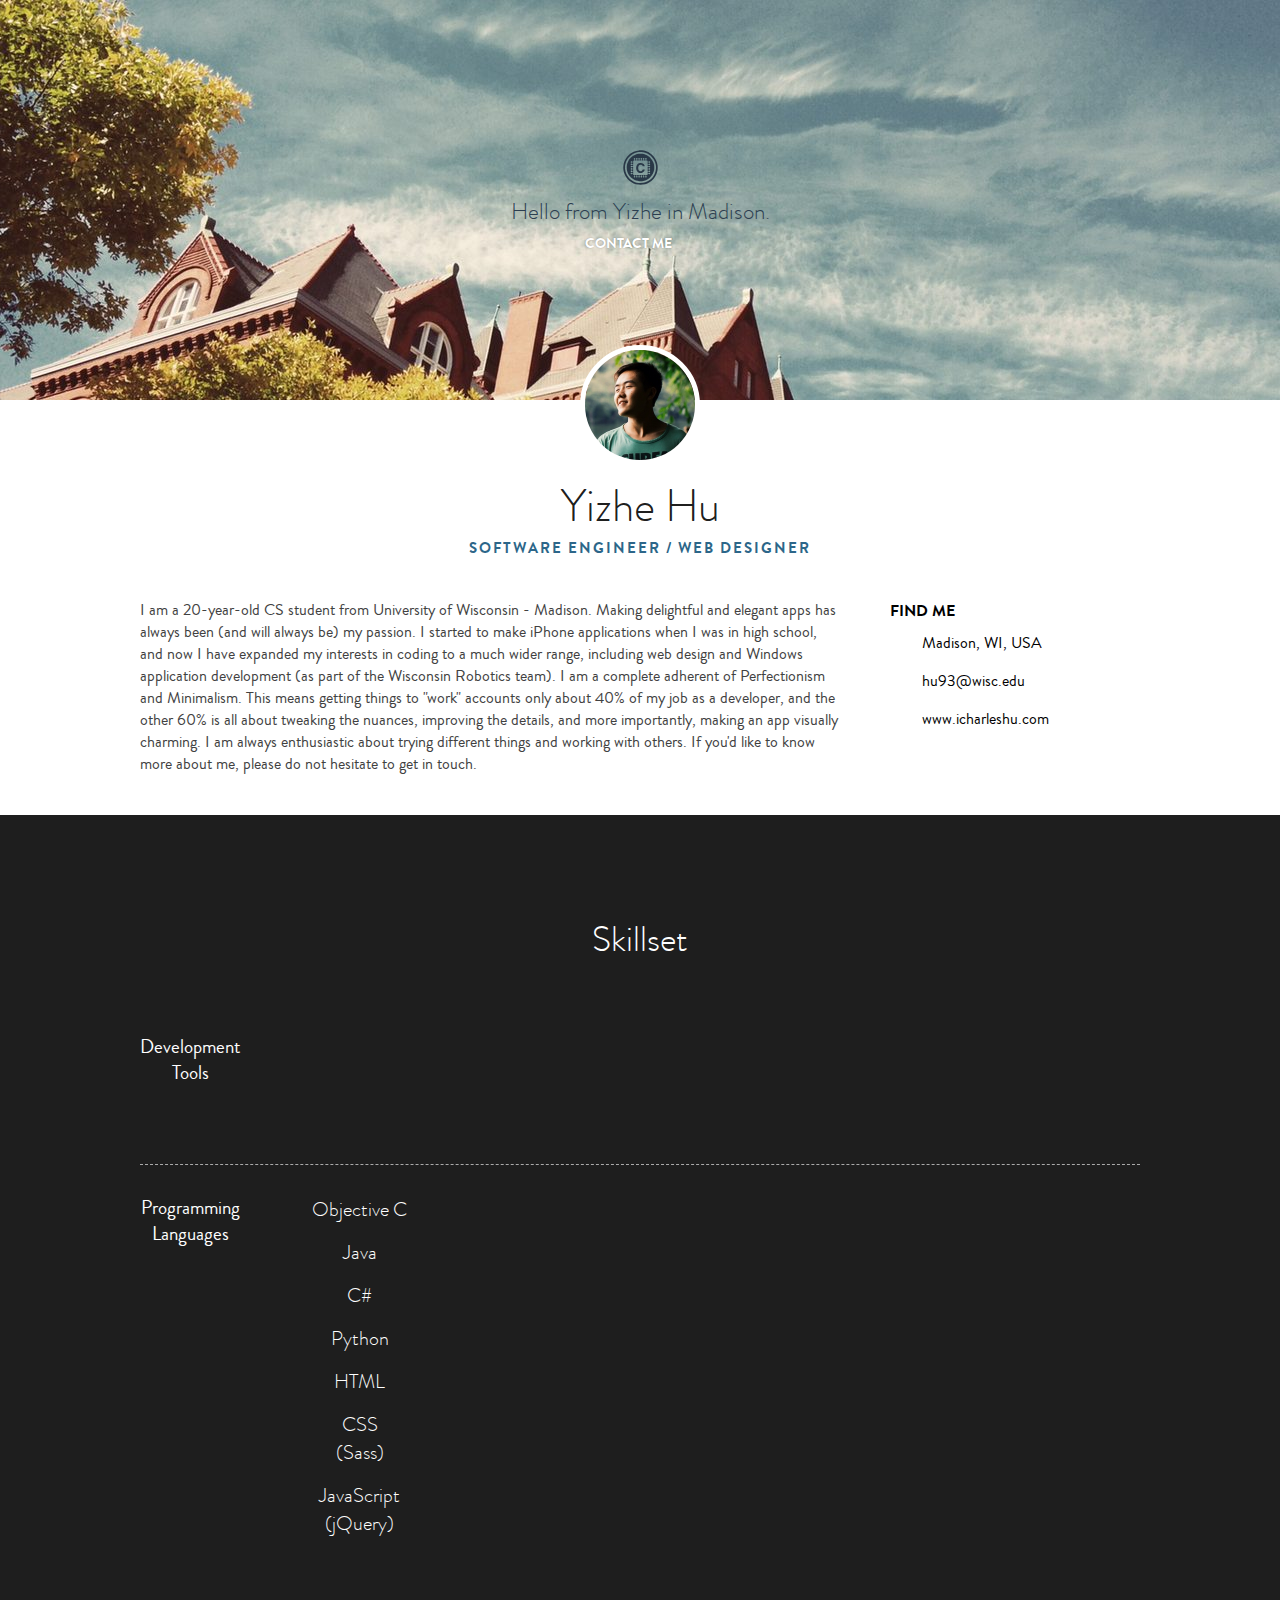
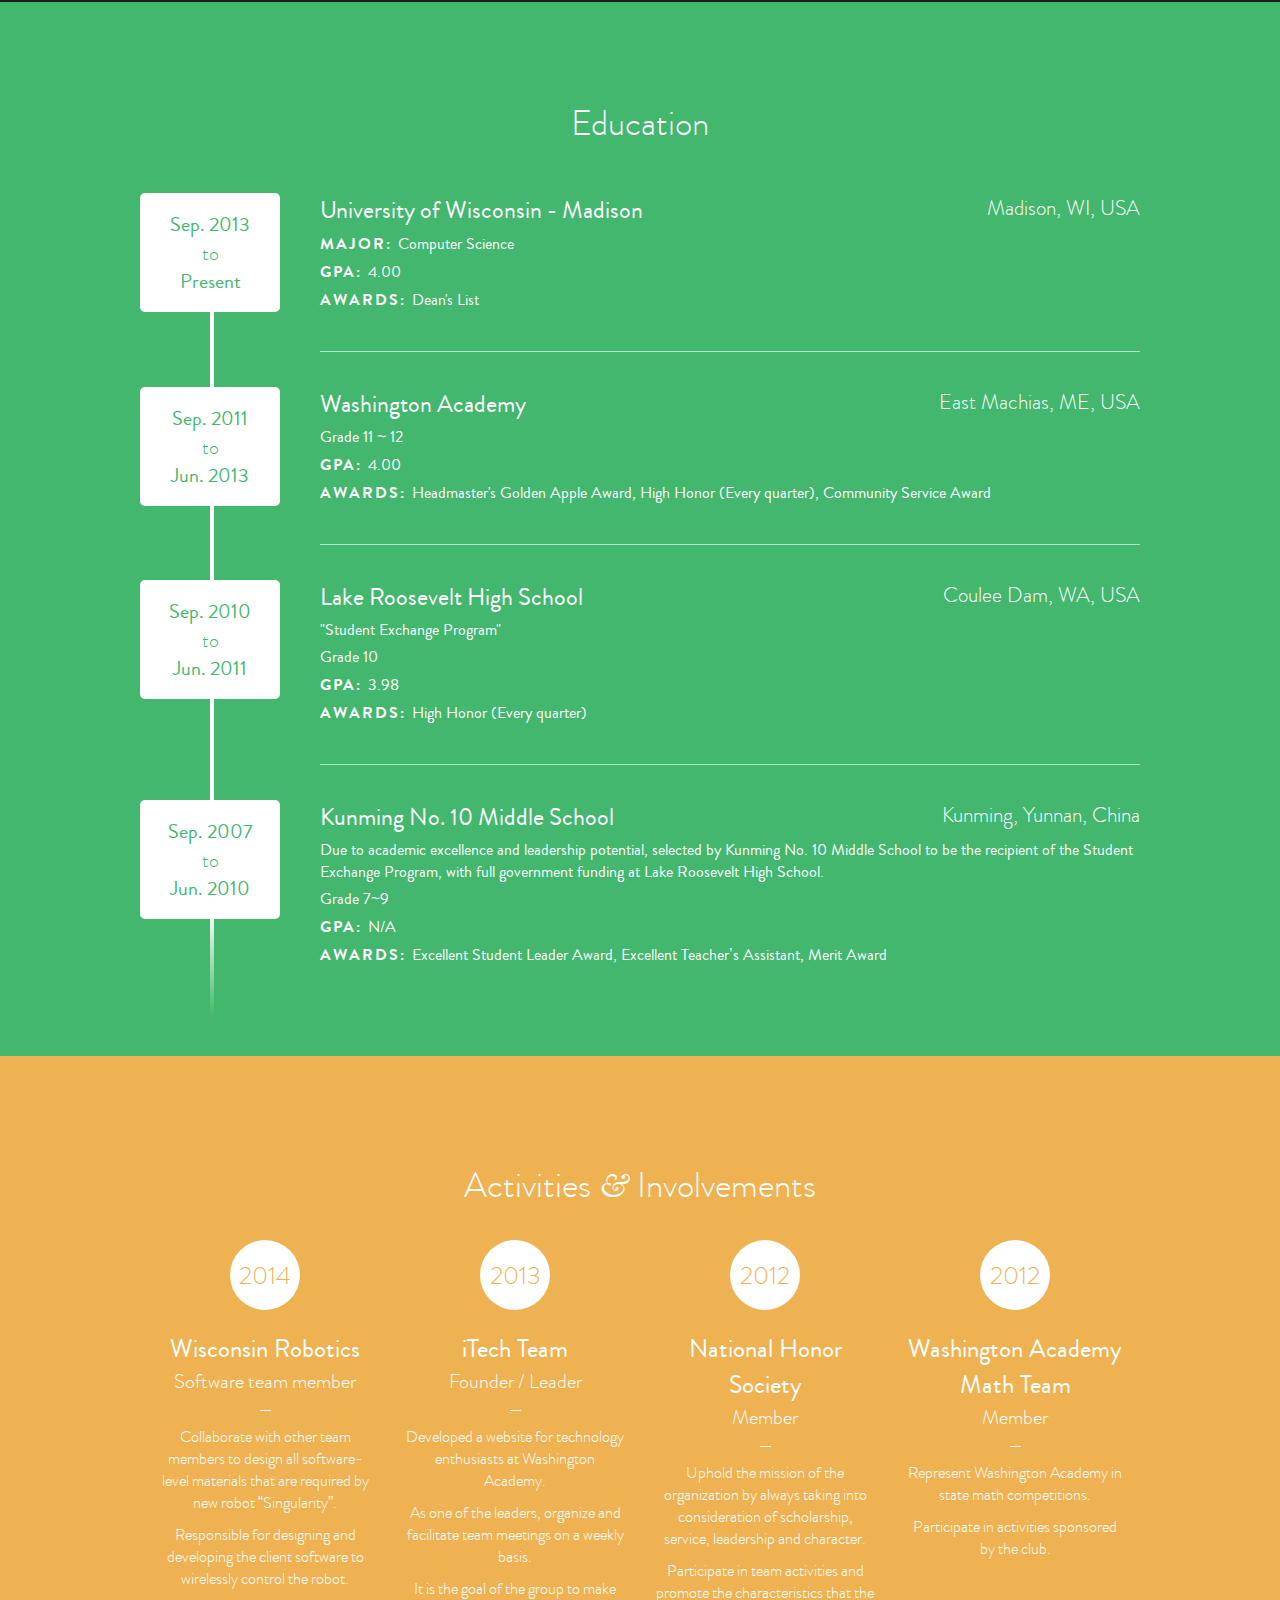
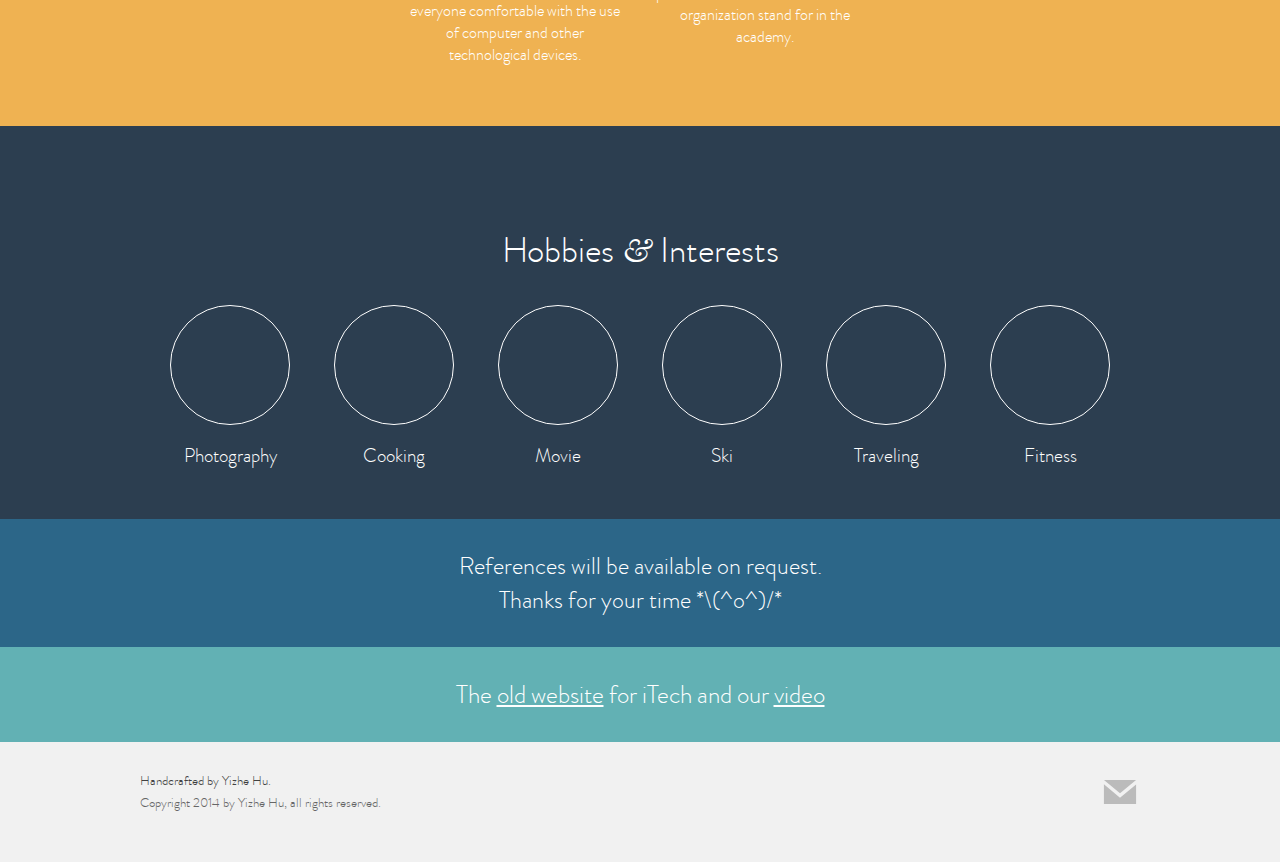
==== commit 2d32443e: "Added old iTech Website" ====
--- a/index.html
+++ b/index.html
@@ -8,14 +8,14 @@
 		<meta name="author" content="胡亦喆 Yizhe Hu">
 
 		<!-- CSS Files -->
-		<link rel="stylesheet" href="css/master.css">
-		<link rel="stylesheet" href="css/typeface.css">
+		<link rel="stylesheet" media="screen" href="css/master.css">
+		<link rel="stylesheet" media="screen" href="css/typeface.css">
 		<link rel="shortcut icon" href="images/favicon.ico">
 
 		<!-- JavaScript -->
 		<script type="text/javascript" src="js/jquery-2.1.1.min.js"></script>
-		<script type="text/javascript" src="js/main.js"></script>
-		<script type="text/javascript">
+		<script type="text/javascript" src="js/main.js" async></script>
+		<script type="text/javascript" async>
 			(function(i,s,o,g,r,a,m){i['GoogleAnalyticsObject']=r;i[r]=i[r]||function(){
 			(i[r].q=i[r].q||[]).push(arguments)},i[r].l=1*new Date();a=s.createElement(o),
 			m=s.getElementsByTagName(o)[0];a.async=1;a.src=g;m.parentNode.insertBefore(a,m)
@@ -457,6 +457,12 @@
 				<h2>Thanks for your time *\(^o^)/*</div>
 			</div>
 		</section>
+		<section class="session" id="old">
+			<div class="wrap">
+				<h4>The <a href="http://www.icharleshu.com/archive/itech" target="_blank">old website</a> for iTech and our <a href="http://www.icharleshu.com/archive/itech/video/googleDoc1.mp4" target="_blank">video</a></h4>
+				<div class="clearfix"></div>
+			</div>
+		</section>
 		<section class="session" id="footer">
 			<div class="wrap">
 				<div class="legal">
--- a/css/master.css
+++ b/css/master.css
@@ -1 +1 @@
-html{margin:0px;padding:0px;min-width:768px}body{margin:0px;padding:0px;font-family:"Brandon", sans-serif;font-weight:normal}a{color:inherit;text-decoration:none}a:hover{text-decoration:underline}a:visited{text-decoration:none}p{color:#414141;font-weight:normal}linemark{text-decoration:underline}slim{font-weight:300}upper{text-transform:uppercase;font-weight:bold;letter-spacing:2px}alignright{float:right}amp{font-family:"amp";font-weight:normal;font-style:italic}.include{visibility:hidden;width:0px;height:0px;position:absolute;overflow:hidden}.circle{border-radius:50%}.session{width:100%}.session-header{margin-bottom:30px}.session-header-title{text-align:center;font-weight:300;font-size:35px;margin:0px}.session-header-icon{width:50px;height:50px;margin-left:auto;margin-right:auto;margin-bottom:5x}.clearfix:after{visibility:hidden;display:block;content:"";clear:both;height:0}.clearfix{display:block}::selection{background:rgba(211,84,0,0.9);color:white}#hero{display:block;height:400px}#heroGreedingContainer{display:block;padding-top:150px;margin-left:auto;margin-right:auto;width:50%;cursor:default;-webkit-user-select:none;-moz-user-select:none;-ms-user-select:none;-o-user-select:none}#heroGreedingContainer #heroLogo{width:35px;height:35px;margin-left:auto;margin-right:auto;margin-bottom:10px;background:url(../images/logo.svg) no-repeat;background-size:100%}#heroGreedingContainer h4{text-align:center;color:#2c3e50;font-weight:300;font-size:23px;margin:0px}#heroGreedingContainer span{display:block;width:110px;margin-left:auto;margin-right:auto;margin-top:5px;width:110px}#heroGreedingContainer a{text-align:center;font-weight:bold;color:white;font-size:14px;text-shadow:0px 0px 2px rgba(0,0,0,0.3);transition:.2s all linear}#heroGreedingContainer a:hover{color:#2c3e50;text-decoration:none}#bio #avatar{width:110px;height:110px;display:block;margin-left:auto;margin-right:auto;margin-top:-55px;border-radius:50%;border:5px solid #fff;overflow:hidden}#bio #avatar img{width:inherit;height:inherit}#bio h1{margin-top:10px;margin-bottom:0px;margin-left:auto;margin-right:auto;text-align:center;color:rgba(0,0,0,0.9);font-size:45px;font-weight:300}#bio h3{margin-top:0px;margin-bottom:10px;margin-left:auto;margin-right:auto;text-align:center;text-transform:uppercase;letter-spacing:2px;color:#2c6689;font-size:15px}#bio h3 ::selection{color:white}#bio .gradient-text{background:-webkit-linear-gradient(left, #cf5153, #cf5153, #cf5153, #e9a62c, #e9a62c, #e9a62c);-webkit-background-clip:text;-webkit-text-fill-color:transparent}#bio #bio-description{display:block;float:left;width:70%;margin-right:5%;margin-top:30px;margin-bottom:40px}#bio #bio-description p{margin:0px;font-size:16px}#bio #bio-findme{display:block;float:right;width:25%;margin-top:30px}#bio #bio-findme h5{margin-top:0px;margin-bottom:10px;font-size:16px}#bio #bio-findme .infoItem{display:inline-block;margin-bottom:16px;transition:0.2s all linear}#bio #bio-findme .infoItem .findme-icons{display:inline-block;width:22px;height:22px;float:left}#bio #bio-findme .infoItem a{margin-top:0px;margin-bottom:0px;margin-left:10px;color:black;transition:0.2s all linear}#bio #bio-findme .infoItem a:hover{text-decoration:none;color:#4299a3}#bio #bio-findme .infoItem:hover{fill:#4299a3;color:#4299a3}#skillset{background:#1e1e1e;padding-top:50px;padding-bottom:50px}#skillset h1,#skillset h2,#skillset h3,#skillset h4,#skillset h5{color:white}#skillset #skillset-header-icon{fill:white}#skillset .skillset-subsetTitle{font-weight:normal;text-align:center;margin-left:0px;margin-right:7%;margin-top:40px;margin-bottom:auto;width:10%;display:block;float:left}#skillset .skillset-chartContainer{width:140px;height:140px;float:left;margin-right:5%;margin-bottom:30px;opacity:0;transition:1s all linear}#skillset .skillset-groupContainer{float:right;width:83%;margin-left:0px}#skillset .skillset-chart{width:100%;height:100%;margin:0px}#skillset .skillset-subset{width:100%;margin-top:30px;margin-bottom:0px}#skillset #devtools-set{border-bottom:1px dashed #aaa}#skillset .skillset-caption{width:140px;height:50px;fill:white;margin-left:auto;margin-right:auto;margin-top:-115px;visibility:hidden;opacity:0;-webkit-user-select:none;-moz-user-select:none;-ms-user-select:none;-o-user-select:none;cursor:default;transition:0.5s all linear;transition-delay:0.7s}#skillset .skillset-caption .skillset-caption-icon{width:50px;height:50px;margin-left:auto;margin-right:auto}#skillset .skillset-caption p{margin-top:3px;margin-bottom:0px;color:white;text-align:center;font-weight:300;font-size:20px;max-width:100px;margin-left:auto;margin-right:auto;line-height:20px}#skillset #programmlangs-subtitle{margin-top:0px !important}#skillset .skillset-barContainer{width:100%;margin-bottom:15px}#skillset .skillset-bar-caption-text{float:left;width:12%;color:white;text-align:center;font-weight:300;font-size:20px;margin-right:3%;margin-top:0px;margin-bottom:0px}#skillset .skillset-bar{float:left;width:85%;height:20px;margin-top:5px}#skillset .skillset-bar .skillset-bar-progress{height:4px;top:50%;margin-top:-2px;float:left;position:relative;width:0%;transition:0.5s all ease-in-out}#skillset .skillset-bar .skillset-bar-percentage-text{float:left;color:white;margin-left:10px;margin-top:0px;margin-bottom:0px;font-weight:300;font-size:17px;opacity:0;transition:0.3s all linear;transition-delay:0.5s}#skillset .doubleLine-bar{margin-top:20px !important}#education{padding-top:50px;padding-bottom:50px;background:#42b76d;fill:white;color:white}#education #education-header{margin-bottom:10px}#education #education-header #education-header-icon{width:57px;height:57px}#education #education-header h2{margin-top:-10px}#education .education-section{width:100%;padding-top:35px;position:relative}#education .education-section alignright{font-weight:300;font-size:21px}#education .education-section .education-timeline{position:absolute;width:0px;height:100%;left:7%;border-left:2px solid white;border-right:2px solid white;z-index:0}#education .education-section .education-timeline-end{position:absolute;width:0px;height:90%;left:7%;border-left:2px solid;border-right:2px solid;border-image:linear-gradient(#fff, #fff, rgba(255,255,255,0)) 1 100%}#education .education-section .education-timestamp{float:left;width:14%;background:white;border-radius:5px;margin-right:4%;z-index:1;-webkit-user-select:none;-moz-user-select:none;-ms-user-select:none;-o-user-select:none;cursor:default;position:relative}#education .education-section .education-timestamp .education-timestamp-fromDate{color:#42b76d;font-weight:normal;font-size:20px;text-align:center;margin-bottom:0px}#education .education-section .education-timestamp .education-timestamp-to{color:#42b76d;font-weight:300;font-size:20px;text-align:center;margin:0px}#education .education-section .education-timestamp .education-timestamp-toDate{color:#42b76d;font-weight:normal;font-size:20px;text-align:center;margin-top:0px}#education .education-section .education-description{width:82%;float:left;min-height:118px;padding-bottom:35px;border-bottom:1px solid rgba(255,255,255,0.6)}#education .education-section .education-description .education-description-title{font-weight:normal;margin-top:0px;margin-bottom:5px}#education .education-section .education-description .education-description-item{font-weight:normal;margin-top:0px;margin-bottom:5px}#education .education-section .education-description-end{border-bottom:0px !important}#involvement{padding-top:50px;padding-bottom:0px;background:#efb252;fill:white;color:white}#involvement #involvement-header-icon{width:55px;height:55px}#involvement .involvement-section{float:left;margin-bottom:50px;text-align:center}#involvement .involvement-section .involvement-secation-wrap{margin-left:6%;margin-right:6%}#involvement .involvement-section .involvement-timestamp{width:70px;height:70px;margin-left:auto;margin-right:auto;border-radius:50%;background:white;-webkit-user-select:none;-moz-user-select:none;-ms-user-select:none;-o-user-select:none;cursor:default}#involvement .involvement-section .involvement-timestamp h2{font-weight:300;font-size:25px;color:#efb252;margin:0px;padding-top:18px}#involvement .involvement-section .involvement-title{font-weight:normal;font-size:25px;margin-bottom:0px}#involvement .involvement-section .involvement-role{font-weight:300;font-size:20px;margin-bottom:0px;margin-top:0px}#involvement .involvement-section .involvement-div{width:5%;height:0px;margin-left:auto;margin-right:auto;margin-top:15px;margin-bottom:15px;border-bottom:1px solid white}#involvement .involvement-section .involvement-description{margin-top:0px;margin-bottom:10px;font-weight:300;color:white}#hobbie{padding-top:50px;padding-bottom:20px;fill:white;color:white;text-align:center;background:#2c3e50}#hobbie .hobbie-container{display:inline-block;width:120px;margin-left:2%;margin-right:2%;margin-bottom:30px}#hobbie .hobbie-container .hobbie-icon{width:120px;height:120px;border:1px solid white;border-radius:50%;box-sizing:border-box;transition:0.2s all ease-in-out;-webkit-transform-origin:center;-moz-transform-origin:center;-ms-transform-origin:center;-o-transform-origin:center;transform-origin:center}#hobbie .hobbie-container .hobbie-icon .hobbie-iconContainer{width:60px;height:60px;margin-left:auto;margin-right:auto;position:relative;top:50%;margin-top:-30px;transition:0.2s all ease-in-out}#hobbie .hobbie-container .hobbie-icon .hobbie-icon-circle{position:relative;width:120px;height:120px;top:0px;border-radius:50%;border:1px solid white;float:left}#hobbie .hobbie-container .hobbie-icon:hover{-webkit-animation:swing 1s;-moz-animation:swing 1s;-ms-aniimaion:swing 1s;-o-animation:swing 1s;animation:swing 1s;border:1px solid rgba(255,255,255,0.5)}#hobbie .hobbie-container .hobbie-title{text-align:center;margin-bottom:0px;font-weight:300}#reference{padding-top:30px;padding-bottom:30px;background:#2c6688;fill:white;color:white}#reference h2{font-weight:300;text-align:center;margin:0px}#footer{padding-top:30px;padding-bottom:50px;background:#f1f1f1}#footer .legal{float:left;margin:0px}#footer .legal h4{margin:0px;color:#666;font-weight:300;font-size:13px}#footer .legal .handcraft{color:#414141;margin-bottom:4px}#footer .footer-social{float:right;margin:0px;height:40px;fill:#bbbbbb}#footer .footer-social .footer-social-item{float:right;margin-left:5px;height:40px;width:40px}#footer .footer-social .footer-social-item a{display:block;transition:0.2s all linear;width:100%;height:100%}#footer .footer-social .footer-social-item a:hover{fill:#2c6688}@-webkit-keyframes swing{20%{-webkit-transform:rotate3d(0, 0, 1, 15deg);transform:rotate3d(0, 0, 1, 15deg)}40%{-webkit-transform:rotate3d(0, 0, 1, -10deg);transform:rotate3d(0, 0, 1, -10deg)}60%{-webkit-transform:rotate3d(0, 0, 1, 5deg);transform:rotate3d(0, 0, 1, 5deg)}80%{-webkit-transform:rotate3d(0, 0, 1, -5deg);transform:rotate3d(0, 0, 1, -5deg)}100%{-webkit-transform:rotate3d(0, 0, 1, 0deg);transform:rotate3d(0, 0, 1, 0deg)}}@keyframes swing{20%{-webkit-transform:rotate3d(0, 0, 1, 15deg);-ms-transform:rotate3d(0, 0, 1, 15deg);transform:rotate3d(0, 0, 1, 15deg)}40%{-webkit-transform:rotate3d(0, 0, 1, -10deg);-ms-transform:rotate3d(0, 0, 1, -10deg);transform:rotate3d(0, 0, 1, -10deg)}60%{-webkit-transform:rotate3d(0, 0, 1, 5deg);-ms-transform:rotate3d(0, 0, 1, 5deg);transform:rotate3d(0, 0, 1, 5deg)}80%{-webkit-transform:rotate3d(0, 0, 1, -5deg);-ms-transform:rotate3d(0, 0, 1, -5deg);transform:rotate3d(0, 0, 1, -5deg)}100%{-webkit-transform:rotate3d(0, 0, 1, 0deg);-ms-transform:rotate3d(0, 0, 1, 0deg);transform:rotate3d(0, 0, 1, 0deg)}}@media only screen and (max-width: 1023px){#involvement .involvement-section{width:50%}}@media only screen and (min-width: 1024px){#involvement .involvement-section{width:25%}}@media only screen and (max-width: 1200px){.wrap{width:90%;margin-left:5%;margin-right:5%}#hobbie .wrap{width:92%;margin-left:4%;margin-right:4%}#hobbie .hobbie-container{margin-left:1.5%;margin-right:1.5%}}@media only screen and (min-width: 1200px){.wrap{width:1000px;margin-left:auto;margin-right:auto}}@media only screen and (max-width: 1440px){#hero{background:url(../images/hero-1440.jpg) no-repeat center 0px}}@media only screen and (max-width: 1800px) and (min-width: 1440px){#hero{background:url(../images/hero-1800.jpg) no-repeat center 0px}}@media only screen and (min-width: 1800px){#hero{background:url(../images/hero-2650.jpg)}}@media only screen and (-moz-min-device-pixel-ratio: 1.5) and (max-width: 1440px), only screen and (-o-min-device-pixel-ratio: 3 / 2) and (max-width: 1440px), only screen and (-webkit-min-device-pixel-ratio: 1.5) and (max-width: 1440px), only screen and (-ms-min-device-pixel-ratio: 1.5) and (max-width: 1440px), only screen and (min-devicepixel-ratio: 1.5) and (max-width: 1440px), only screen and (min-resolution: 1.5dppx) and (max-width: 1440px){#hero{background:url(../images/hero-1440@2x.jpg) no-repeat center 0px;background-size:1440px 600px}}
+html{margin:0px;padding:0px;min-width:768px}body{margin:0px;padding:0px;font-family:"Brandon", sans-serif;font-weight:normal}a{color:inherit;text-decoration:none}a:hover{text-decoration:underline}a:visited{text-decoration:none}p{color:#414141;font-weight:normal}linemark{text-decoration:underline}slim{font-weight:300}upper{text-transform:uppercase;font-weight:bold;letter-spacing:2px}alignright{float:right}amp{font-family:"amp";font-weight:normal;font-style:italic}.include{visibility:hidden;width:0px;height:0px;position:absolute;overflow:hidden}.circle{border-radius:50%}.session{width:100%}.session-header{margin-bottom:30px}.session-header-title{text-align:center;font-weight:300;font-size:35px;margin:0px}.session-header-icon{width:50px;height:50px;margin-left:auto;margin-right:auto;margin-bottom:5x}.clearfix:after{visibility:hidden;display:block;content:"";clear:both;height:0}.clearfix{display:block}::selection{background:rgba(211,84,0,0.9);color:white}#hero{display:block;height:400px}#heroGreedingContainer{display:block;padding-top:150px;margin-left:auto;margin-right:auto;width:50%;cursor:default;-webkit-user-select:none;-moz-user-select:none;-ms-user-select:none;-o-user-select:none}#heroGreedingContainer #heroLogo{width:35px;height:35px;margin-left:auto;margin-right:auto;margin-bottom:10px;background:url(../images/logo.svg) no-repeat;background-size:100%}#heroGreedingContainer h4{text-align:center;color:#2c3e50;font-weight:300;font-size:23px;margin:0px}#heroGreedingContainer span{display:block;width:110px;margin-left:auto;margin-right:auto;margin-top:5px;width:110px}#heroGreedingContainer a{text-align:center;font-weight:bold;color:white;font-size:14px;text-shadow:0px 0px 2px rgba(0,0,0,0.3);transition:.2s all linear}#heroGreedingContainer a:hover{color:#2c3e50;text-decoration:none}#bio #avatar{width:110px;height:110px;display:block;margin-left:auto;margin-right:auto;margin-top:-55px;border-radius:50%;border:5px solid #fff;overflow:hidden}#bio #avatar img{width:inherit;height:inherit}#bio h1{margin-top:10px;margin-bottom:0px;margin-left:auto;margin-right:auto;text-align:center;color:rgba(0,0,0,0.9);font-size:45px;font-weight:300}#bio h3{margin-top:0px;margin-bottom:10px;margin-left:auto;margin-right:auto;text-align:center;text-transform:uppercase;letter-spacing:2px;color:#2c6689;font-size:15px}#bio h3 ::selection{color:white}#bio .gradient-text{background:-webkit-linear-gradient(left, #cf5153, #cf5153, #cf5153, #e9a62c, #e9a62c, #e9a62c);-webkit-background-clip:text;-webkit-text-fill-color:transparent}#bio #bio-description{display:block;float:left;width:70%;margin-right:5%;margin-top:30px;margin-bottom:40px}#bio #bio-description p{margin:0px;font-size:16px}#bio #bio-findme{display:block;float:right;width:25%;margin-top:30px}#bio #bio-findme h5{margin-top:0px;margin-bottom:10px;font-size:16px}#bio #bio-findme .infoItem{display:inline-block;margin-bottom:16px;transition:0.2s all linear}#bio #bio-findme .infoItem .findme-icons{display:inline-block;width:22px;height:22px;float:left}#bio #bio-findme .infoItem a{margin-top:0px;margin-bottom:0px;margin-left:10px;color:black;transition:0.2s all linear}#bio #bio-findme .infoItem a:hover{text-decoration:none;color:#4299a3}#bio #bio-findme .infoItem:hover{fill:#4299a3;color:#4299a3}#skillset{background:#1e1e1e;padding-top:50px;padding-bottom:50px}#skillset h1,#skillset h2,#skillset h3,#skillset h4,#skillset h5{color:white}#skillset #skillset-header-icon{fill:white}#skillset .skillset-subsetTitle{font-weight:normal;text-align:center;margin-left:0px;margin-right:7%;margin-top:40px;margin-bottom:auto;width:10%;display:block;float:left}#skillset .skillset-chartContainer{width:140px;height:140px;float:left;margin-right:5%;margin-bottom:30px;opacity:0;transition:1s all linear}#skillset .skillset-groupContainer{float:right;width:83%;margin-left:0px}#skillset .skillset-chart{width:100%;height:100%;margin:0px}#skillset .skillset-subset{width:100%;margin-top:30px;margin-bottom:0px}#skillset #devtools-set{border-bottom:1px dashed #aaa}#skillset .skillset-caption{width:140px;height:50px;fill:white;margin-left:auto;margin-right:auto;margin-top:-115px;visibility:hidden;opacity:0;-webkit-user-select:none;-moz-user-select:none;-ms-user-select:none;-o-user-select:none;cursor:default;transition:0.5s all linear;transition-delay:0.7s}#skillset .skillset-caption .skillset-caption-icon{width:50px;height:50px;margin-left:auto;margin-right:auto}#skillset .skillset-caption p{margin-top:3px;margin-bottom:0px;color:white;text-align:center;font-weight:300;font-size:20px;max-width:100px;margin-left:auto;margin-right:auto;line-height:20px}#skillset #programmlangs-subtitle{margin-top:0px !important}#skillset .skillset-barContainer{width:100%;margin-bottom:15px}#skillset .skillset-bar-caption-text{float:left;width:12%;color:white;text-align:center;font-weight:300;font-size:20px;margin-right:3%;margin-top:0px;margin-bottom:0px}#skillset .skillset-bar{float:left;width:85%;height:20px;margin-top:5px}#skillset .skillset-bar .skillset-bar-progress{height:4px;top:50%;margin-top:-2px;float:left;position:relative;width:0%;transition:0.5s all ease-in-out}#skillset .skillset-bar .skillset-bar-percentage-text{float:left;color:white;margin-left:10px;margin-top:0px;margin-bottom:0px;font-weight:300;font-size:17px;opacity:0;transition:0.3s all linear;transition-delay:0.5s}#skillset .doubleLine-bar{margin-top:20px !important}#education{padding-top:50px;padding-bottom:50px;background:#42b76d;fill:white;color:white}#education #education-header{margin-bottom:10px}#education #education-header #education-header-icon{width:57px;height:57px}#education #education-header h2{margin-top:-10px}#education .education-section{width:100%;padding-top:35px;position:relative}#education .education-section alignright{font-weight:300;font-size:21px}#education .education-section .education-timeline{position:absolute;width:0px;height:100%;left:7%;border-left:2px solid white;border-right:2px solid white;z-index:0}#education .education-section .education-timeline-end{position:absolute;width:0px;height:90%;left:7%;border-left:2px solid;border-right:2px solid;border-image:linear-gradient(#fff, #fff, rgba(255,255,255,0)) 1 100%}#education .education-section .education-timestamp{float:left;width:14%;background:white;border-radius:5px;margin-right:4%;z-index:1;-webkit-user-select:none;-moz-user-select:none;-ms-user-select:none;-o-user-select:none;cursor:default;position:relative}#education .education-section .education-timestamp .education-timestamp-fromDate{color:#42b76d;font-weight:normal;font-size:20px;text-align:center;margin-bottom:0px}#education .education-section .education-timestamp .education-timestamp-to{color:#42b76d;font-weight:300;font-size:20px;text-align:center;margin:0px}#education .education-section .education-timestamp .education-timestamp-toDate{color:#42b76d;font-weight:normal;font-size:20px;text-align:center;margin-top:0px}#education .education-section .education-description{width:82%;float:left;min-height:118px;padding-bottom:35px;border-bottom:1px solid rgba(255,255,255,0.6)}#education .education-section .education-description .education-description-title{font-weight:normal;margin-top:0px;margin-bottom:5px}#education .education-section .education-description .education-description-item{font-weight:normal;margin-top:0px;margin-bottom:5px}#education .education-section .education-description-end{border-bottom:0px !important}#involvement{padding-top:50px;padding-bottom:0px;background:#efb252;fill:white;color:white}#involvement #involvement-header-icon{width:55px;height:55px}#involvement .involvement-section{float:left;margin-bottom:50px;text-align:center}#involvement .involvement-section .involvement-secation-wrap{margin-left:6%;margin-right:6%}#involvement .involvement-section .involvement-timestamp{width:70px;height:70px;margin-left:auto;margin-right:auto;border-radius:50%;background:white;-webkit-user-select:none;-moz-user-select:none;-ms-user-select:none;-o-user-select:none;cursor:default}#involvement .involvement-section .involvement-timestamp h2{font-weight:300;font-size:25px;color:#efb252;margin:0px;padding-top:18px}#involvement .involvement-section .involvement-title{font-weight:normal;font-size:25px;margin-bottom:0px}#involvement .involvement-section .involvement-role{font-weight:300;font-size:20px;margin-bottom:0px;margin-top:0px}#involvement .involvement-section .involvement-div{width:5%;height:0px;margin-left:auto;margin-right:auto;margin-top:15px;margin-bottom:15px;border-bottom:1px solid white}#involvement .involvement-section .involvement-description{margin-top:0px;margin-bottom:10px;font-weight:300;color:white}#hobbie{padding-top:50px;padding-bottom:20px;fill:white;color:white;text-align:center;background:#2c3e50}#hobbie .hobbie-container{display:inline-block;width:120px;margin-left:2%;margin-right:2%;margin-bottom:30px}#hobbie .hobbie-container .hobbie-icon{width:120px;height:120px;border:1px solid white;border-radius:50%;box-sizing:border-box;transition:0.2s all ease-in-out;-webkit-transform-origin:center;-moz-transform-origin:center;-ms-transform-origin:center;-o-transform-origin:center;transform-origin:center}#hobbie .hobbie-container .hobbie-icon .hobbie-iconContainer{width:60px;height:60px;margin-left:auto;margin-right:auto;position:relative;top:50%;margin-top:-30px;transition:0.2s all ease-in-out}#hobbie .hobbie-container .hobbie-icon .hobbie-icon-circle{position:relative;width:120px;height:120px;top:0px;border-radius:50%;border:1px solid white;float:left}#hobbie .hobbie-container .hobbie-icon:hover{-webkit-animation:swing 1s;-moz-animation:swing 1s;-ms-aniimaion:swing 1s;-o-animation:swing 1s;animation:swing 1s;border:1px solid rgba(255,255,255,0.5)}#hobbie .hobbie-container .hobbie-title{text-align:center;margin-bottom:0px;font-weight:300}#reference{padding-top:30px;padding-bottom:30px;background:#2c6688;fill:white;color:white}#reference h2{font-weight:300;text-align:center;margin:0px}#old{padding-top:30px;padding-bottom:30px;background:#62b1b4;fill:white;color:white}#old h4{margin:0px;text-align:center;font-weight:300;font-size:25px}#old h4 a{text-decoration:underline}#footer{padding-top:30px;padding-bottom:50px;background:#f1f1f1}#footer .legal{float:left;margin:0px}#footer .legal h4{margin:0px;color:#666;font-weight:300;font-size:13px}#footer .legal .handcraft{color:#414141;margin-bottom:4px}#footer .footer-social{float:right;margin:0px;height:40px;fill:#bbbbbb}#footer .footer-social .footer-social-item{float:right;margin-left:5px;height:40px;width:40px}#footer .footer-social .footer-social-item a{display:block;transition:0.2s all linear;width:100%;height:100%}#footer .footer-social .footer-social-item a:hover{fill:#2c6688}@-webkit-keyframes swing{20%{-webkit-transform:rotate3d(0, 0, 1, 15deg);transform:rotate3d(0, 0, 1, 15deg)}40%{-webkit-transform:rotate3d(0, 0, 1, -10deg);transform:rotate3d(0, 0, 1, -10deg)}60%{-webkit-transform:rotate3d(0, 0, 1, 5deg);transform:rotate3d(0, 0, 1, 5deg)}80%{-webkit-transform:rotate3d(0, 0, 1, -5deg);transform:rotate3d(0, 0, 1, -5deg)}100%{-webkit-transform:rotate3d(0, 0, 1, 0deg);transform:rotate3d(0, 0, 1, 0deg)}}@keyframes swing{20%{-webkit-transform:rotate3d(0, 0, 1, 15deg);-ms-transform:rotate3d(0, 0, 1, 15deg);transform:rotate3d(0, 0, 1, 15deg)}40%{-webkit-transform:rotate3d(0, 0, 1, -10deg);-ms-transform:rotate3d(0, 0, 1, -10deg);transform:rotate3d(0, 0, 1, -10deg)}60%{-webkit-transform:rotate3d(0, 0, 1, 5deg);-ms-transform:rotate3d(0, 0, 1, 5deg);transform:rotate3d(0, 0, 1, 5deg)}80%{-webkit-transform:rotate3d(0, 0, 1, -5deg);-ms-transform:rotate3d(0, 0, 1, -5deg);transform:rotate3d(0, 0, 1, -5deg)}100%{-webkit-transform:rotate3d(0, 0, 1, 0deg);-ms-transform:rotate3d(0, 0, 1, 0deg);transform:rotate3d(0, 0, 1, 0deg)}}@media only screen and (max-width: 1023px){#involvement .involvement-section{width:50%}}@media only screen and (min-width: 1024px){#involvement .involvement-section{width:25%}}@media only screen and (max-width: 1200px){.wrap{width:90%;margin-left:5%;margin-right:5%}#hobbie .wrap{width:92%;margin-left:4%;margin-right:4%}#hobbie .hobbie-container{margin-left:1.5%;margin-right:1.5%}}@media only screen and (min-width: 1200px){.wrap{width:1000px;margin-left:auto;margin-right:auto}}@media only screen and (max-width: 1440px){#hero{background:url(../images/hero-1440.jpg) no-repeat center 0px}}@media only screen and (max-width: 1800px) and (min-width: 1440px){#hero{background:url(../images/hero-1800.jpg) no-repeat center 0px}}@media only screen and (min-width: 1800px){#hero{background:url(../images/hero-2650.jpg)}}@media only screen and (-moz-min-device-pixel-ratio: 1.5) and (max-width: 1440px), only screen and (-o-min-device-pixel-ratio: 3 / 2) and (max-width: 1440px), only screen and (-webkit-min-device-pixel-ratio: 1.5) and (max-width: 1440px), only screen and (-ms-min-device-pixel-ratio: 1.5) and (max-width: 1440px), only screen and (min-devicepixel-ratio: 1.5) and (max-width: 1440px), only screen and (min-resolution: 1.5dppx) and (max-width: 1440px){#hero{background:url(../images/hero-1440@2x.jpg) no-repeat center 0px;background-size:1440px 600px}}
--- a/css/typeface.css
+++ b/css/typeface.css
@@ -1,51 +1,25 @@
-/* data:font/truetype */
-
 @font-face {
     font-family: 'Brandon';
-    src: url([data-uri]);
-    font-weight: 300;
-    font-style: italic;
-}
-
-
-@font-face {
-    font-family: 'Brandon';
-    src: url([data-uri]),
+    src: url([data-uri]),
     	 url('brandon-reg.svg#brandon-svg') format('svg');
     font-weight: normal;
     font-style: normal;
 }
-
-
-
-
 @font-face {
     font-family: 'Brandon';
-    src: url([data-uri]);
-    font-weight: normal;
-    font-style: italic;
-}
-
-
-
-
-@font-face {
-    font-family: 'Brandon';
-    src: url([data-uri]),
+    src: url([data-uri]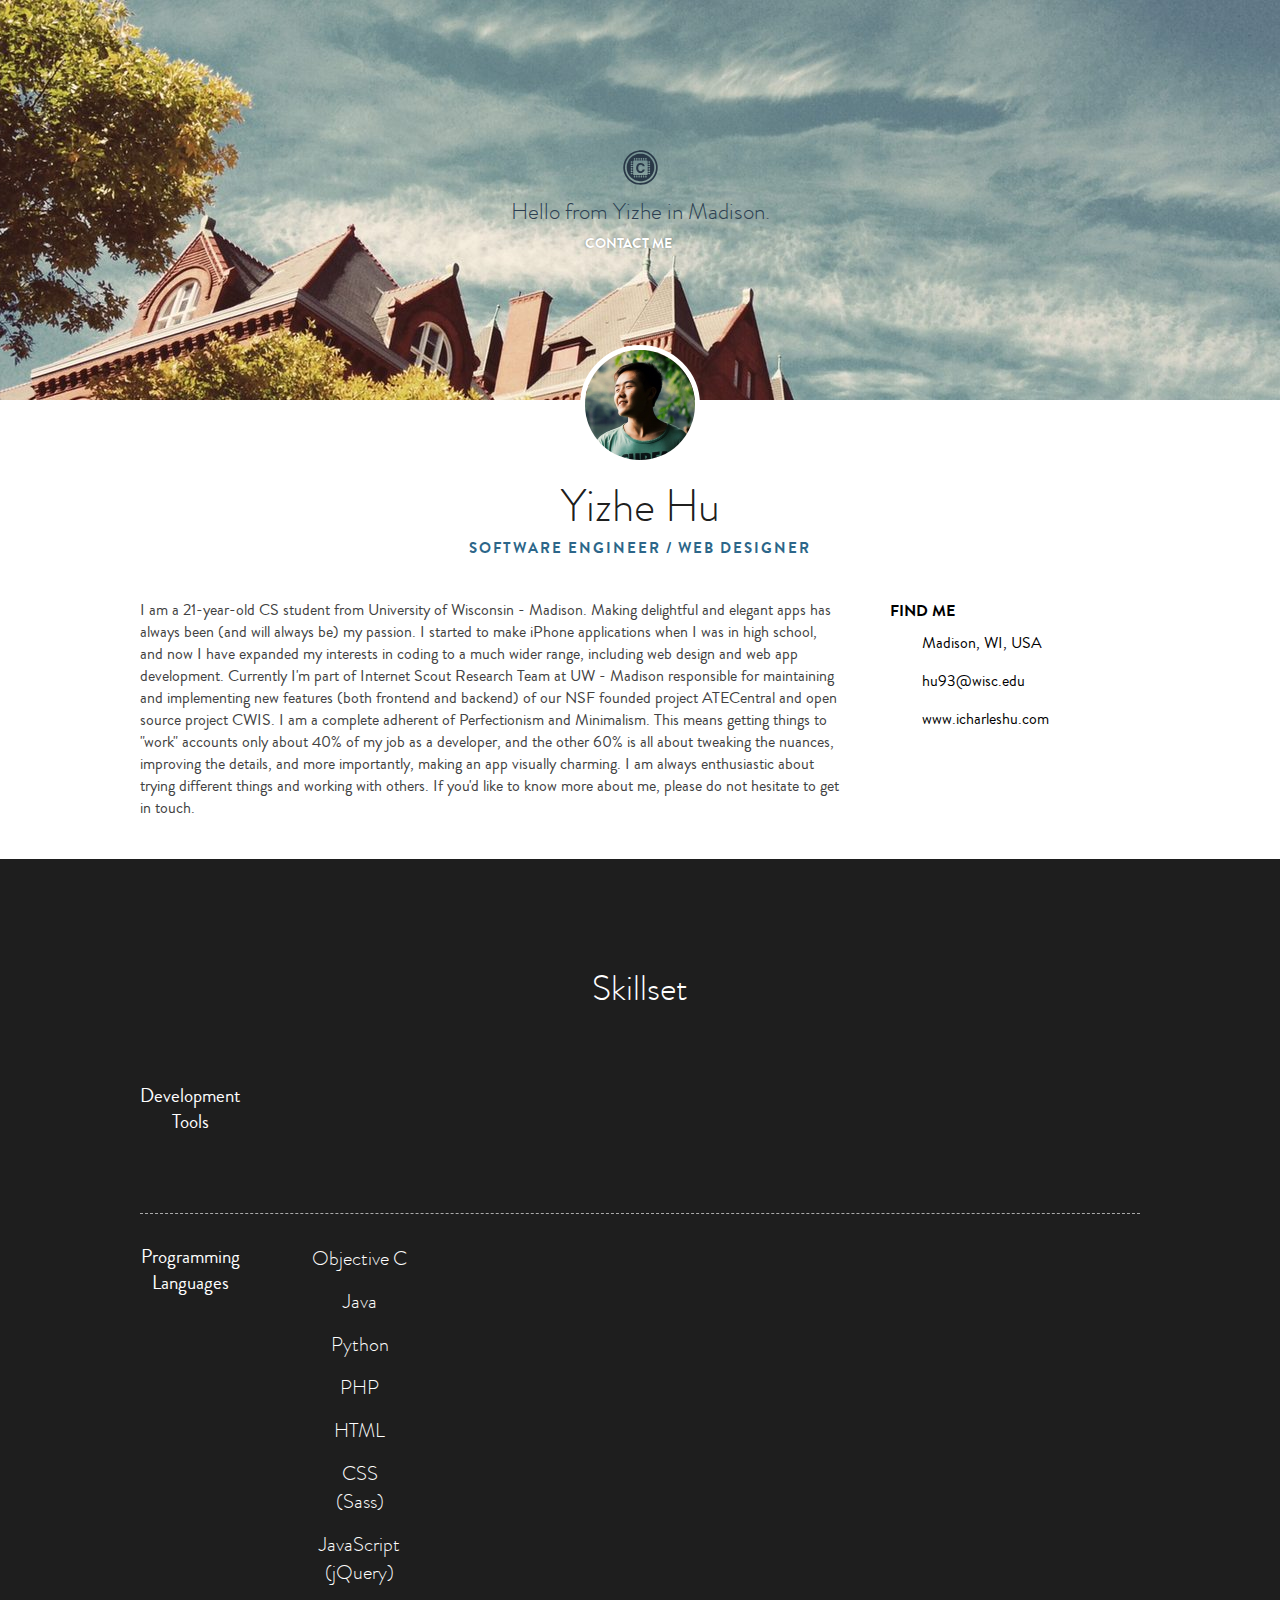
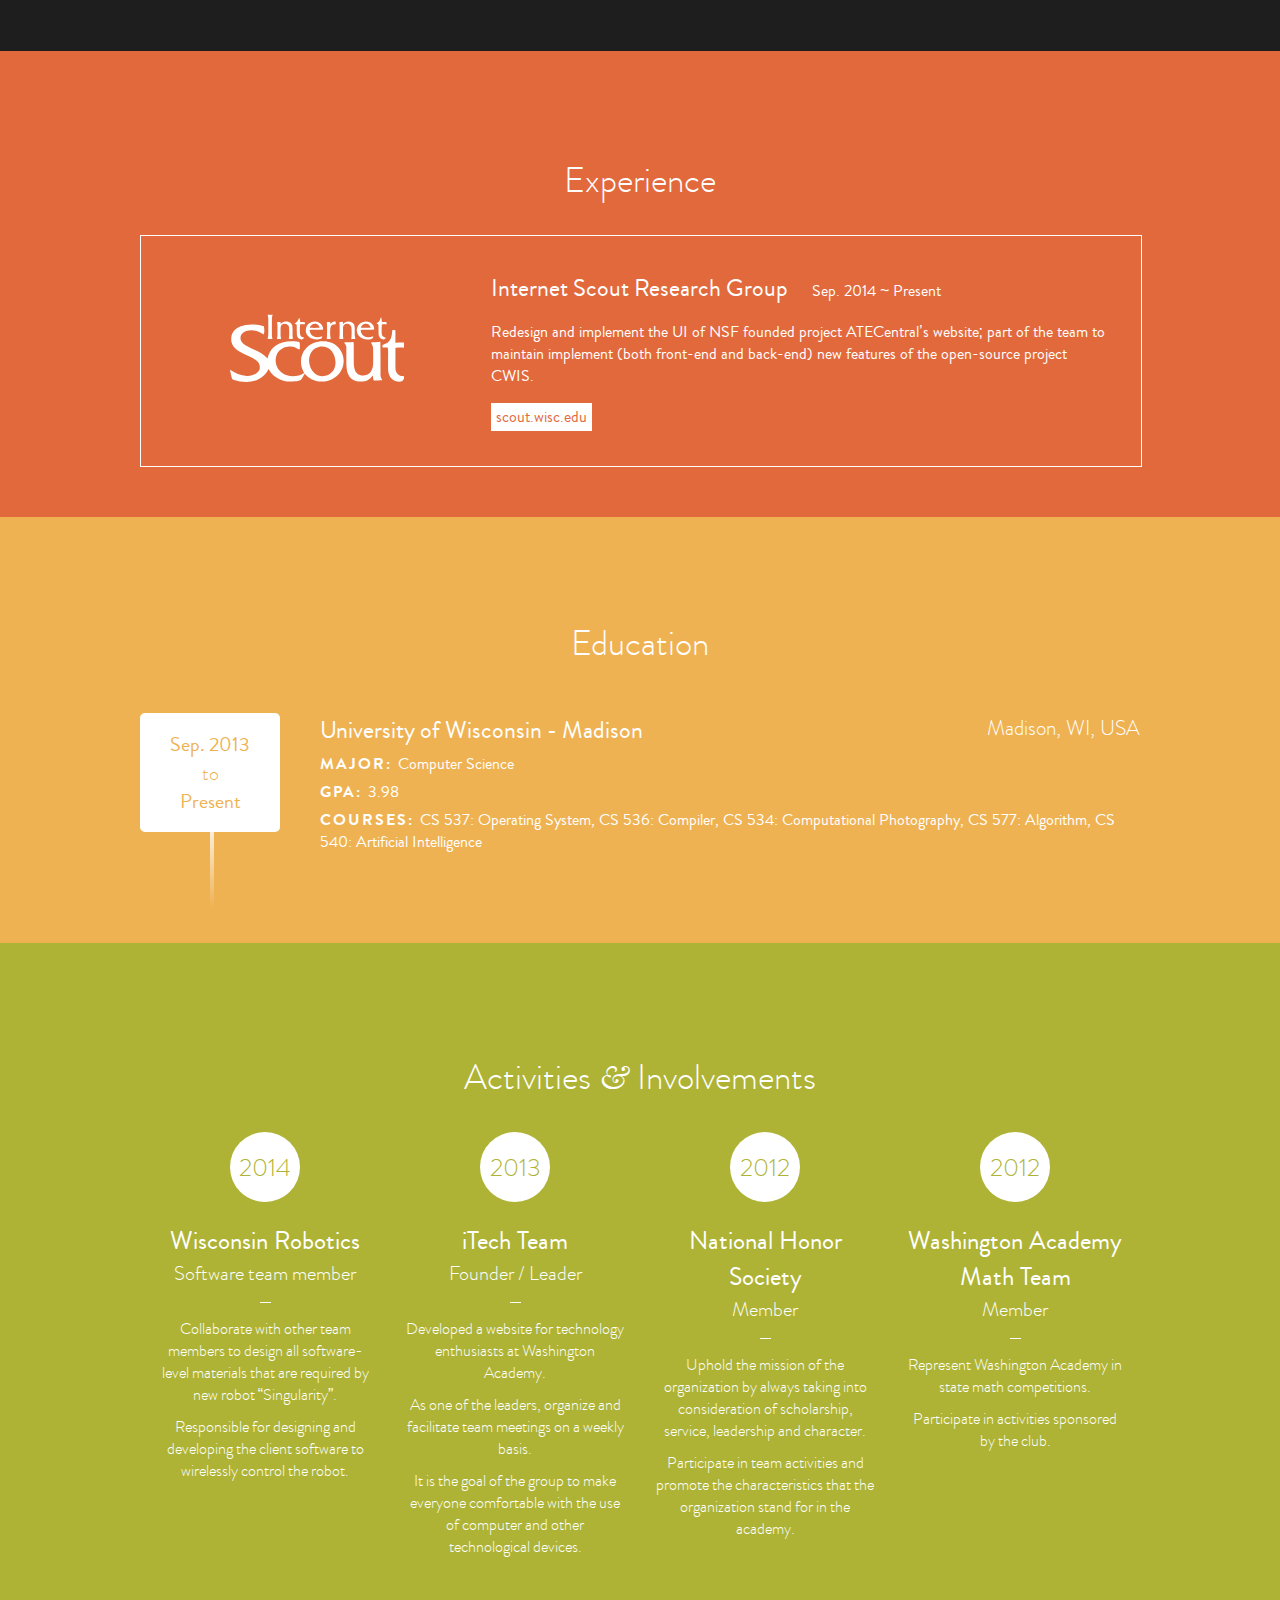
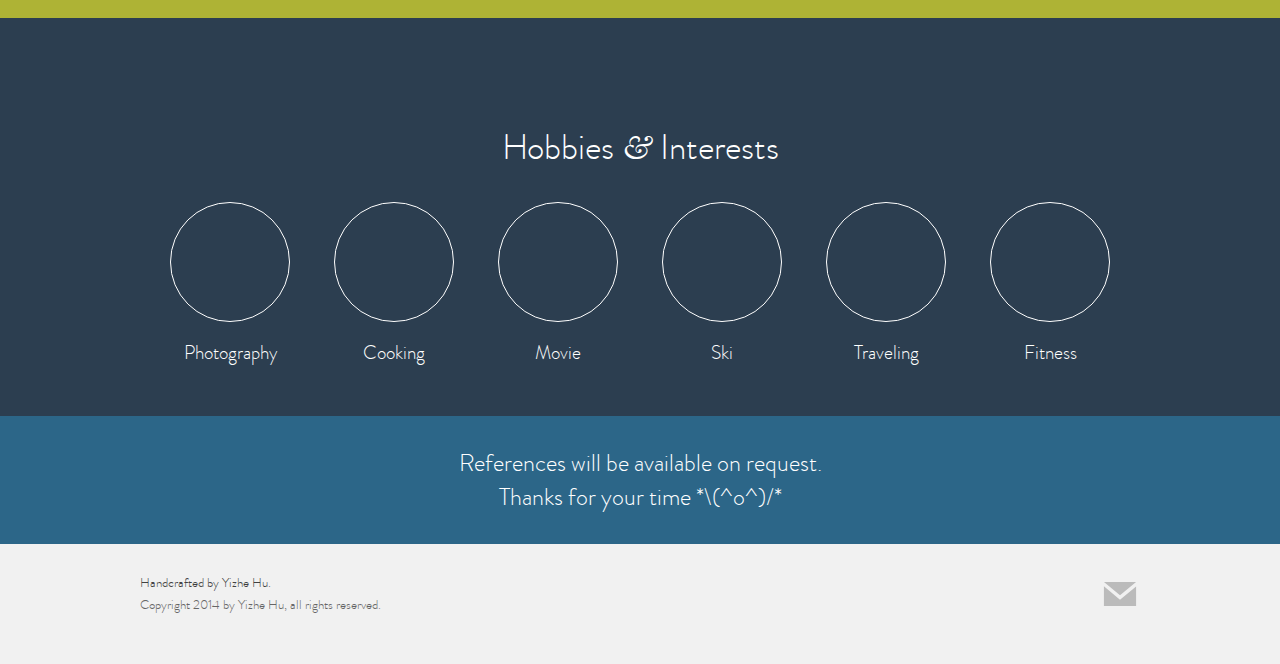
==== commit 6d7e44f7: "Add Experience block" ====
--- a/index.html
+++ b/index.html
@@ -29,7 +29,7 @@
 			<?xml version="1.0" encoding="utf-8"?>
 			<!DOCTYPE svg PUBLIC "-//W3C//DTD SVG 1.1//EN" "http://www.w3.org/Graphics/SVG/1.1/DTD/svg11.dtd">
 
-			<svg version="1.1" xmlns="http://www.w3.org/2000/svg" xmlns:xlink="http://www.w3.org/1999/xlink" width="1192" height="64" viewBox="0 0 1192 64">
+			<svg version="1.1" xmlns="http://www.w3.org/2000/svg" xmlns:xlink="http://www.w3.org/1999/xlink" width="1270" height="64" viewBox="0 0 1270 64">
 			<defs>
 			<g id="email-icon">
 				<path class="path1" d="M32.002 34.179l-25.646-21.254h51.363l-25.717 21.254zM31.998 41.112l-25.748-21.332v31.294h51.5v-31.242l-25.752 21.281z"></path>
@@ -90,6 +90,9 @@
 				<path class="path1" d="M31.864 5.288c-0.048 0.128-0.776 2.152-1.616 4.496-0.848 2.352-1.528 4.296-1.512 4.336 0.032 0.088 8.976 7.104 9.016 7.072 0.024-0.024-5.64-15.832-5.744-16.024-0.048-0.080-0.088-0.048-0.144 0.12z"></path>
 				<path class="path2" d="M28.36 15.016c-0.024 0.056-1.52 4.224-3.328 9.264s-3.312 9.208-3.344 9.264c-0.032 0.064-0.712-1.544-1.648-3.896-0.88-2.208-1.616-3.984-1.648-3.944-0.032 0.032-2.384 6.176-5.216 13.656l-5.16 13.6 11.992 0.024c6.592 0.008 17.384 0.008 23.984 0l11.992-0.024-3.536-6.816c-1.936-3.752-3.552-6.816-3.576-6.824-0.032 0-0.696 0.992-1.48 2.2-0.792 1.208-1.448 2.2-1.472 2.2s-0.776-2.040-1.672-4.544c-0.888-2.496-1.664-4.576-1.72-4.624-0.048-0.048-3.848-0.528-8.448-1.064-4.6-0.544-8.408-1.024-8.456-1.064-0.056-0.048-0.104-0.184-0.104-0.312 0-0.176 0.080-0.28 0.384-0.488 1.328-0.912 12.296-8.896 12.296-8.952 0-0.032-1.64-1.352-3.64-2.92s-4.208-3.304-4.904-3.848c-0.792-0.624-1.272-0.952-1.296-0.888z"></path>
 				<path class="path3" d="M34.6 26.328c-2.152 1.56-4.744 3.44-5.76 4.176-1.008 0.736-1.784 1.344-1.72 1.352 0.36 0.064 15.072 1.776 15.096 1.752 0.040-0.032-3.6-10.128-3.656-10.128-0.024 0.008-1.8 1.288-3.96 2.848z"></path>
+			</g>
+			<g id="experience-icon">
+				<path d="M24.585 16.257h-4.11v-4.187c0-1.609 1.305-2.914 2.914-2.914h17.221c1.609 0 2.914 1.305 2.914 2.914v4.187h-4.11v-2.338c0-0.512-0.415-0.928-0.928-0.928h-12.975c-0.512 0-0.928 0.415-0.928 0.928v2.337zM39.42 32.415v3.836h19.704v18.593h-54.25v-18.593h19.704v-3.836h-20.8v-13.418h56.441v13.418h-20.8zM35.722 30.748h-7.443v7.215h7.443v-7.215z"></path>
 			</g>
 			</defs>
 
@@ -111,8 +114,26 @@
 				<use xlink:href="#cooking-icon" transform="translate(1000 0)"></use>
 				<use xlink:href="#photography-icon" transform="translate(1068 0)"></use>
 				<use xlink:href="#ski-icon" transform="translate(1136 0)"></use>
+				<use xlink:href="#experience-icon" transform="translate(1204 0)"></use>
 			</g>
 			</svg>
+			<?xml version="1.0" encoding="UTF-8"?>
+			<!DOCTYPE svg PUBLIC "-//W3C//DTD SVG 1.1//EN" "http://www.w3.org/Graphics/SVG/1.1/DTD/svg11.dtd">
+			<svg version="1.1" xmlns="http://www.w3.org/2000/svg" xmlns:xlink="http://www.w3.org/1999/xlink" width="495" height="189"  xml:space="preserve" id="canvas1">
+			    <g id="scout-logo">
+			        <path d="M 106.88,2.68 C 111.55,2.45 116.23,2.37 120.89,2.31 120,5.45 118.87,8.59 118.91,11.91 118.77,23.95 118.95,36 118.85,48.04 118.97,54.96 118.2,62.07 120.57,68.72 116.09,69.69 111.48,69.77 106.97,68.89 108.04,64.67 109.13,60.4 108.99,56.01 108.97,41.75 109.03,27.49 108.96,13.23 109.01,9.6 107.85,6.13 106.88,2.68 Z M 106.88,2.68" />
+			        <path d="M 420.07,10.36 C 420.56,10.19 421.56,9.84 422.05,9.65 422.84,13.92 423.36,18.21 423.83,22.52 428.08,22.67 432.45,22.03 436.63,23.13 436.99,25.05 437.03,27.03 437.16,28.97 432.67,28.71 428.17,28.44 423.69,29.04 422.81,35.77 423.05,42.6 423.05,49.37 423.15,53.6 423.23,58.4 426.28,61.69 428.83,63.77 432.11,64.61 434.91,66.31 432.8,69.44 429.17,71.85 425.27,70.47 418.36,69.52 414.77,62.29 414.55,55.95 414.24,47.29 414.69,38.61 414.2,29.96 412.23,29.04 410.23,28.03 409.04,26.11 411.77,24.07 414.95,22.39 416.85,19.44 418.59,16.69 419.21,13.45 420.07,10.36 Z M 420.07,10.36" />
+			        <path d="M 188.35,21.75 C 191.73,18.91 192.04,13.97 195.17,10.92 196.12,14.67 196.69,18.49 197.45,22.28 201.72,22.33 205.99,22.52 210.21,23.15 210.35,25.08 210.39,27.03 210.39,28.97 205.96,28.68 201.52,28.47 197.12,29.01 196.16,35.75 196.4,42.55 196.44,49.32 196.63,53.25 196.75,57.52 199.01,60.91 201.01,63.77 204.76,64.19 207.8,65.31 207.01,69.55 202.57,71.93 198.57,70.39 192.39,69.28 188.53,63.39 188.07,57.43 187.41,48.27 188.13,39.05 187.63,29.88 185.61,28.88 183.61,27.83 181.64,26.76 183.88,25.11 186.23,23.59 188.35,21.75 Z M 188.35,21.75" />
+			        <path d="M 132.77,23.32 C 135.81,22.75 138.91,22.12 142.03,22.29 143.71,23.75 143.17,26.12 143.56,28.07 147.11,24.99 151.03,21.84 155.88,21.32 163.96,20.43 174.07,24.6 175.51,33.48 177.23,45.25 175,57.28 176.97,69.05 173.25,69.71 169.45,69.65 165.75,69 167.85,58.56 166.87,47.73 166.32,37.19 165.6,27.87 152.57,24.31 146.23,30.29 142.08,34.65 143.11,41.11 142.95,46.6 143.24,53.92 141.92,61.55 144.6,68.57 140.75,69.76 136.68,69.63 132.79,68.72 135.2,61.59 134.08,54 134.35,46.63 134.03,38.85 135.29,30.84 132.77,23.32 Z M 132.77,23.32" />
+			        <path d="M 271.17,23.03 C 274.17,22.08 277.36,22.49 280.45,22.41 280.75,24.23 281,26.04 281.23,27.87 285.07,24 289.91,20.01 295.77,21.83 295.77,24 295.72,26.17 295.65,28.36 291.2,29.13 285.24,28.68 282.85,33.4 279.61,40 280.56,47.6 280.35,54.71 280.17,59.49 280.73,64.27 282.24,68.83 278.52,69.43 274.75,69.63 270.99,69.57 272.28,54.11 271.95,38.51 271.17,23.03 Z M 271.17,23.03" />
+			        <path d="M 316,29.01 C 323.09,17.72 342.44,18.89 347.53,31.32 350.48,43.63 346.25,56.67 350.21,68.84 346.43,69.65 342.52,69.77 338.76,68.79 340.31,61.03 339.72,53.09 339.81,45.25 339.8,40.25 339.48,34.63 335.88,30.79 331.55,26.61 324,26.27 319.31,29.99 315.71,33.15 316.05,38.29 316.05,42.63 316.29,51.39 315.29,60.23 316.92,68.91 313.24,69.56 309.48,69.56 305.79,68.92 307,61.56 306.51,54.08 306.72,46.65 306.44,38.81 307.08,30.92 305.76,23.15 309.09,22.65 312.45,22.28 315.81,22.05 315.89,24.37 315.96,26.69 316,29.01 Z M 316,29.01" />
+			        <path d="M 452.65,44.44 C 455.39,44.29 458.15,44.31 460.89,44.47 461.8,56.24 461.09,68.07 461.13,79.87 470.55,79.8 479.97,79.49 489.4,79.59 492.13,79.04 492.37,82.12 492.33,84.03 492.48,87.95 492.07,91.87 491.44,95.73 481.84,91.97 471.4,93.73 461.39,93.53 461.16,111.67 461.41,129.81 461.21,147.95 461.04,155.61 463.07,164.27 469.65,168.97 475.33,173.08 482.68,173.04 489.39,172.8 486.75,177.76 483.37,182.31 479.72,186.53 466.12,191.04 449.77,183.53 444.4,170.17 439.33,158.52 441.28,145.57 440.93,133.25 440.45,119.99 441.93,106.61 440.12,93.44 435.24,93.4 430.37,93.37 425.51,92.99 425.47,90.65 424.91,88.19 425.75,85.93 431.88,83.51 438.65,81.69 443.09,76.44 451.15,67.87 451.71,55.51 452.65,44.44 Z M 452.65,44.44" />
+			        <path d="M 318.84,79.32 C 327.35,78.05 335.99,78.87 344.51,77.68 346.29,79.24 345.44,81.92 345.75,84 345.79,102.25 345.59,120.53 345.84,138.79 346.73,147.95 347.63,158.53 355.09,164.96 365.52,173.21 382.52,172.36 391.37,162.12 398.45,154.41 399.64,143.43 399.57,133.41 399.4,120.65 399.85,107.88 399.36,95.12 399.16,89.21 396.08,84.12 393.2,79.17 401.95,78.03 410.81,79.17 419.52,77.49 420.45,108.53 419.57,139.64 419.95,170.71 419.71,175.81 423.6,179.6 425.03,184.23 417.01,184.53 408.99,184.48 400.97,184.28 399.2,179.89 398.91,175.15 398.72,170.48 394.4,175.53 389.93,180.76 383.95,183.91 377.08,187.72 368.93,187.73 361.29,187.52 350.84,187.28 340.13,182.64 334.05,173.89 327.19,164.52 326.03,152.51 325.27,141.28 325.12,125.25 325.39,109.21 325.19,93.2 325.51,87.73 321.83,83.45 318.84,79.32 Z M 318.84,79.32" />
+			        <path d="M 96.65,34.2 C 98.31,41.73 98.33,49.73 96.6,57.24 86.48,50.75 75.04,45.47 62.79,45.48 53.32,45.39 42.75,47.35 36.13,54.71 31.69,59.49 31.01,66.71 32.81,72.76 35.53,79.68 41.81,84.4 47.99,88.11 67.8,99.64 91.85,105.43 107.03,123.76 109.4,109.21 117.53,95.41 130.08,87.43 146.89,76.32 168.21,73.72 187.83,76.8 190.81,77.55 195.55,77.2 196.15,81.21 196.84,86.84 196.32,92.55 196.32,98.2 191.93,98.63 188.65,95.27 184.8,93.79 177.91,90.41 170.05,90.41 162.57,90.89 148.95,92.07 136.39,101.41 131.68,114.29 125.55,131.09 131.33,151.55 145.77,162.27 163.48,176.23 189.57,175.71 208.13,163.63 203.64,154.57 199.16,145.04 199.57,134.65 198.64,120.59 203.25,106 213.04,95.71 230.84,75.83 261.87,70.29 286.03,80.92 305.75,89.95 319.2,111.63 317.68,133.39 317.52,143.81 313.47,153.85 307.72,162.43 295.84,179.08 275.08,188.73 254.71,187.56 237.39,187.37 221.35,178.25 209.97,165.59 205.88,171.11 203.55,177.81 199.01,182.99 194.12,185.4 188.64,186.36 183.25,187 169.63,188.2 155.35,188.2 142.6,182.56 128.4,177.27 116.75,166.32 109.64,153.05 103.59,166.85 91.75,177.64 77.71,182.96 57.44,191.51 34.43,189.56 13.84,183.2 11.52,182.33 8.37,181.6 7.95,178.68 5.68,170.89 3.75,162.96 2.75,154.91 16.64,163.99 32.28,171.75 49.23,171.91 61.13,172.57 74.15,168.69 81.73,159.04 85.91,154.07 86.01,146.92 84.43,140.92 81.8,132.33 73.84,127.17 66.53,122.87 52.27,115.2 36.43,110.45 23.24,100.83 15.19,95.32 8.48,87.08 6.64,77.32 5.49,68.07 5.92,57.97 11.47,50.09 19.24,38.91 32.61,33.33 45.57,30.88 62.49,28.05 80.31,28.77 96.65,34.2 Z M 248.59,91.48 C 241.41,93.33 234.65,97.36 230.17,103.33 224.28,110.57 221.89,120.11 221.79,129.31 222.48,142.27 226.89,155.72 236.88,164.51 250.88,177.99 276.16,174.68 287.41,159.25 294.11,150.41 296.41,138.68 294.56,127.85 293.33,116.48 288.61,105.01 279.52,97.72 271.08,90.61 259.09,88.89 248.59,91.48 Z M 248.59,91.48" />
+			        <path d="M 374.73,28.01 C 369.73,29.28 367.15,34.04 365.11,38.35 374.25,38.69 383.41,38.45 392.57,38.41 391.73,30.03 382.35,25.16 374.73,28.01 Z M 397.65,29.05 C 401.41,32.84 403.01,38.24 402.37,43.51 390.04,45.03 377.56,43.57 365.17,44.39 364.67,53.81 372,62.73 381.33,64.08 387.57,65.68 393.83,63.55 399.83,61.91 399.33,64.44 399.08,67.55 396.23,68.55 383.73,73.55 367.44,70.63 359.11,59.53 351.68,50.63 353.07,35.96 361.69,28.32 371.11,18.8 388.95,18.33 397.65,29.05 Z M 397.65,29.05" />
+			        <path d="M 223.71,38.4 C 232.8,38.92 241.93,38.84 251.04,38.43 249.96,33.91 247.47,29.21 242.59,28.03 234.61,25.07 225.72,30.33 223.71,38.4 Z M 250.28,24.29 C 257.11,27.99 261.55,35.76 261,43.53 248.52,45.12 235.87,43.31 223.36,44.65 223.83,52.35 227.83,60.4 235.57,62.93 243.05,66.32 251.16,64.08 258.57,61.8 257.87,64.4 257.43,67.88 254.41,68.81 240.29,74.24 220.69,69.45 214.52,54.53 210.87,45.16 213.35,33.25 221.29,26.79 229.43,20.6 241.27,19.08 250.28,24.29 Z M 250.28,24.29" />
+			    </g>
+			</svg>	
 		</div>
 		<section class="session" id="hero">
 			<div id="heroGreedingContainer">
@@ -129,7 +150,7 @@
 				<h1>Yizhe Hu</h1>
 				<h3>Software Engineer / Web Designer</h3>
 				<div id="bio-description">
-					<p>I am a 20-year-old CS student from University of Wisconsin - Madison. Making delightful and elegant apps has always been (and will always be) my passion. I started to make iPhone applications when I was in high school, and now I have expanded my interests in coding to a much wider range, including web design and Windows application development (as part of the Wisconsin Robotics team). I am a complete adherent of Perfectionism and Minimalism. This means getting things to "work" accounts only about 40% of my job as a developer, and the other 60% is all about tweaking the nuances, improving the details, and more importantly, making an app visually charming. I am always enthusiastic about trying different things and working with others. If you'd like to know more about me, please do not hesitate to get in touch.</p>
+					<p>I am a 21-year-old CS student from University of Wisconsin - Madison. Making delightful and elegant apps has always been (and will always be) my passion. I started to make iPhone applications when I was in high school, and now I have expanded my interests in coding to a much wider range, including web design and web app development. Currently I'm part of Internet Scout Research Team at UW - Madison responsible for maintaining and implementing new features (both frontend and backend) of our NSF founded project ATECentral and open source project CWIS. I am a complete adherent of Perfectionism and Minimalism. This means getting things to "work" accounts only about 40% of my job as a developer, and the other 60% is all about tweaking the nuances, improving the details, and more importantly, making an app visually charming. I am always enthusiastic about trying different things and working with others. If you'd like to know more about me, please do not hesitate to get in touch.</p>
 				</div>
 				<div id="bio-findme">
 					<h5>FIND ME</h5>
@@ -181,7 +202,7 @@
 							</div>
 						</div>
 						<div class="skillset-chartContainer">
-							<div class="skillset-chart" id="skillset-chart-2" value="65" color="#eaa84a">
+							<div class="skillset-chart" id="skillset-chart-2" value="80" color="#eaa84a">
 								<div class="skillset-caption" id="skillset-caption-2">
 									<div class="skillset-caption-icon">
 										<svg xmlns="http://www.w3.org/2000/svg" viewBox="0 0 64 64" id="github-icon"><use xlink:href="#github-icon"></use></svg>
@@ -190,16 +211,6 @@
 								</div>
 							</div>
 						</div>
-						<div class="skillset-chartContainer">
-							<div class="skillset-chart" id="skillset-chart-3" value="50" color="#f2d45f">
-								<div class="skillset-caption" id="skillset-caption-3">
-									<div class="skillset-caption-icon">
-										<svg xmlns="http://www.w3.org/2000/svg" viewBox="0 0 80 64" id="finalcutpro-icon"><use xlink:href="#finalcutpro-icon"></use></svg>
-									</div>
-									<p class="skillset-caption-text">Final Cut Pro</p>
-								</div>
-							</div>
-						</div>
 					</div>
 					<div class="clearfix"></div>
 				</div>
@@ -223,18 +234,18 @@
 							<div class="clearfix"></div>
 						</div>
 						<div class="skillset-barContainer">
-							<p class="skillset-bar-caption-text" id="skillset-bar-caption-text">C#</p>
-							<div class="skillset-bar">
-								<div class="skillset-bar-progress" id="skillset-bar-progress-2" value="80" color="#62b1b4"></div>
-								<p class="skillset-bar-percentage-text" id="skillset-bar-percentage-text-2">80%</p>
-							</div>
-							<div class="clearfix"></div>
-						</div>
-						<div class="skillset-barContainer">
 							<p class="skillset-bar-caption-text" id="skillset-bar-caption-text">Python</p>
 							<div class="skillset-bar">
-								<div class="skillset-bar-progress" id="skillset-bar-progress-3" value="60" color="#4299a3"></div>
-								<p class="skillset-bar-percentage-text" id="skillset-bar-percentage-text-3">60%</p>
+								<div class="skillset-bar-progress" id="skillset-bar-progress-2" value="40" color="#62b1b4"></div>
+								<p class="skillset-bar-percentage-text" id="skillset-bar-percentage-text-2">40%</p>
+							</div>
+							<div class="clearfix"></div>
+						</div>
+						<div class="skillset-barContainer">
+							<p class="skillset-bar-caption-text" id="skillset-bar-caption-text">PHP</p>
+							<div class="skillset-bar">
+								<div class="skillset-bar-progress" id="skillset-bar-progress-3" value="70" color="#4299a3"></div>
+								<p class="skillset-bar-percentage-text" id="skillset-bar-percentage-text-3">70%</p>
 							</div>
 							<div class="clearfix"></div>
 						</div>
@@ -267,6 +278,35 @@
 				<div class="clearfix"></div>
 			</div>
 		</section>
+		<section class="session" id="experience">
+			<div class="wrap">
+				<div class="session-header" id="experience-header">
+					<div class="session-header-icon" id="experience-header-icon">
+						<svg xmlns="http://www.w3.org/2000/svg" viewBox="0 0 64 64" id="experience-icon"><use xlink:href="#experience-icon"></use></svg>
+					</div>
+					<h2 class="session-header-title">Experience</h2>
+				</div>
+				<div class="experience-section" id="experience-section-scout">
+					<div class="experience-section-logo-container" id="experience-section-logo-container-scout">
+						<div class="experience-section-logo" id="experience-section-logo-scout">
+							<svg xmlns="http://www.w3.org/2000/svg" viewBox="0 0 485 189" id="scout-icon"><use xlink:href="#scout-logo"></use></svg>
+						</div>
+						<div class="clearfix"></div>
+					</div>
+					<div class="experience-section-description-container" id="experience-section-description-container-scout">
+						<h2 class="experience-section-description-title" id="experience-section-description-title-scout">Internet Scout Research Group</h2>
+						<span class="experience-section-description-date" id="experience-section-description-date-scout">Sep. 2014 ~ Present</span>
+						<p class="experience-section-description-des" id="experience-section-description-des-scout">
+							Redesign and implement the UI of NSF founded project ATECentral’s <a href="https://atecentral.net">website</a>; part of the team to maintain implement (both front-end and back-end) new features of the open-source project <a href="https://scout.wisc.edu/cwis">CWIS</a>.
+						</p>
+						<tag class="experience-section-description-url-tag" id="experience-section-description-url-tag-scout">
+							<a href="https://scout.wisc.edu">scout.wisc.edu</a>
+						</tag>
+					</div>
+					<div class="clearfix"></div>
+				</div>
+			</div>
+		</section>
 		<section class="session" id="education">
 			<div class="wrap">
 				<div class="session-header" id="education-header">
@@ -275,65 +315,21 @@
 					</div>
 					<h2 class="session-header-title">Education</h2>
 				</div>
-				<div class="education-section" id="education-section-uw">
-					<div class="education-timeline"></div>
+				<div class="education-section education-section-end" id="education-section-uw">
+					<div class="education-timeline-end"></div>
 					<div class="education-timestamp">
 						<h2 class="education-timestamp-fromDate">Sep. 2013</h2>
 						<h4 class="education-timestamp-to">to</h4>
 						<h2 class="education-timestamp-toDate">Present</h2>
 					</div>
-					<div class="education-description">
+					<div class="education-description education-description-end">
 						<h2 class="education-description-title">University of Wisconsin - Madison <alignright>Madison, WI, USA</alignright></h2>
 						<h4 class="education-description-item"><upper>Major: </upper>Computer Science</h4>
-						<h4 class="education-description-item"><upper>GPA: </upper>4.00</h4>
-						<h4 class="education-description-item"><upper>Awards: </upper>Dean's List</h4>
-					</div>
-					<div class="clearfix"></div>
-				</div>
-				<div class="education-section" id="education-section-wa">
-					<div class="education-timeline"></div>
-					<div class="education-timestamp">
-						<h2 class="education-timestamp-fromDate">Sep. 2011</h2>
-						<h4 class="education-timestamp-to">to</h4>
-						<h2 class="education-timestamp-toDate">Jun. 2013</h2>
-					</div>
-					<div class="education-description">
-						<h2 class="education-description-title">Washington Academy <alignright>East Machias, ME, USA</alignright></h2>
-						<h4 class="education-description-title">Grade 11 ~ 12</h4>
-						<h4 class="education-description-item"><upper>GPA: </upper>4.00</h4>
-						<h4 class="education-description-item"><upper>Awards: </upper>Headmaster's Golden Apple Award, High Honor (Every quarter), Community Service Award</h4>
-					</div>
-					<div class="clearfix"></div>
-				</div>
-				<div class="education-section" id="education-section-lrhs">
-					<div class="education-timeline"></div>
-					<div class="education-timestamp">
-						<h2 class="education-timestamp-fromDate">Sep. 2010</h2>
-						<h4 class="education-timestamp-to">to</h4>
-						<h2 class="education-timestamp-toDate">Jun. 2011</h2>
-					</div>
-					<div class="education-description">
-						<h2 class="education-description-title">Lake Roosevelt High School <alignright>Coulee Dam, WA, USA</alignright></h2>
-						<h4 class="education-description-item">"Student Exchange Program"</h4>
-						<h4 class="education-description-item">Grade 10</h4>
 						<h4 class="education-description-item"><upper>GPA: </upper>3.98</h4>
-						<h4 class="education-description-item"><upper>Awards: </upper>High Honor (Every quarter)</h4>
-					</div>
-					<div class="clearfix"></div>
-				</div>
-				<div class="education-section" id="education-section-km">
-					<div class="education-timeline-end"></div>
-					<div class="education-timestamp">
-						<h2 class="education-timestamp-fromDate">Sep. 2007</h2>
-						<h4 class="education-timestamp-to">to</h4>
-						<h2 class="education-timestamp-toDate">Jun. 2010</h2>
-					</div>
-					<div class="education-description education-description-end">
-						<h2 class="education-description-title">Kunming No. 10 Middle School <alignright>Kunming, Yunnan, China</alignright></h2>
-						<h4 class="education-description-item">Due to academic excellence and leadership potential, selected by Kunming No. 10 Middle School to be the recipient of the Student Exchange Program, with full government funding at Lake Roosevelt High School.</h4>
-						<h4 class="education-description-item">Grade 7~9</h4>
-						<h4 class="education-description-item"><upper>GPA: </upper>N/A</h4>
-						<h4 class="education-description-item"><upper>Awards: </upper>Excellent Student Leader Award, Excellent Teacher’s Assistant, Merit Award</h4>
+						<h4 class="education-description-item">
+							<upper>Courses: </upper>
+							CS 537: Operating System, CS 536: Compiler, CS 534: Computational Photography, CS 577: Algorithm, CS 540: Artificial Intelligence
+						</h4>
 					</div>
 					<div class="clearfix"></div>
 				</div>
@@ -457,12 +453,6 @@
 				<h2>Thanks for your time *\(^o^)/*</div>
 			</div>
 		</section>
-		<section class="session" id="old">
-			<div class="wrap">
-				<h4>The <a href="http://www.icharleshu.com/archive/itech" target="_blank">old website</a> for iTech and our <a href="http://www.icharleshu.com/archive/itech/video/googleDoc1.mp4" target="_blank">video</a></h4>
-				<div class="clearfix"></div>
-			</div>
-		</section>
 		<section class="session" id="footer">
 			<div class="wrap">
 				<div class="legal">
--- a/css/master.css
+++ b/css/master.css
@@ -1 +1 @@
-html{margin:0px;padding:0px;min-width:768px}body{margin:0px;padding:0px;font-family:"Brandon", sans-serif;font-weight:normal}a{color:inherit;text-decoration:none}a:hover{text-decoration:underline}a:visited{text-decoration:none}p{color:#414141;font-weight:normal}linemark{text-decoration:underline}slim{font-weight:300}upper{text-transform:uppercase;font-weight:bold;letter-spacing:2px}alignright{float:right}amp{font-family:"amp";font-weight:normal;font-style:italic}.include{visibility:hidden;width:0px;height:0px;position:absolute;overflow:hidden}.circle{border-radius:50%}.session{width:100%}.session-header{margin-bottom:30px}.session-header-title{text-align:center;font-weight:300;font-size:35px;margin:0px}.session-header-icon{width:50px;height:50px;margin-left:auto;margin-right:auto;margin-bottom:5x}.clearfix:after{visibility:hidden;display:block;content:"";clear:both;height:0}.clearfix{display:block}::selection{background:rgba(211,84,0,0.9);color:white}#hero{display:block;height:400px}#heroGreedingContainer{display:block;padding-top:150px;margin-left:auto;margin-right:auto;width:50%;cursor:default;-webkit-user-select:none;-moz-user-select:none;-ms-user-select:none;-o-user-select:none}#heroGreedingContainer #heroLogo{width:35px;height:35px;margin-left:auto;margin-right:auto;margin-bottom:10px;background:url(../images/logo.svg) no-repeat;background-size:100%}#heroGreedingContainer h4{text-align:center;color:#2c3e50;font-weight:300;font-size:23px;margin:0px}#heroGreedingContainer span{display:block;width:110px;margin-left:auto;margin-right:auto;margin-top:5px;width:110px}#heroGreedingContainer a{text-align:center;font-weight:bold;color:white;font-size:14px;text-shadow:0px 0px 2px rgba(0,0,0,0.3);transition:.2s all linear}#heroGreedingContainer a:hover{color:#2c3e50;text-decoration:none}#bio #avatar{width:110px;height:110px;display:block;margin-left:auto;margin-right:auto;margin-top:-55px;border-radius:50%;border:5px solid #fff;overflow:hidden}#bio #avatar img{width:inherit;height:inherit}#bio h1{margin-top:10px;margin-bottom:0px;margin-left:auto;margin-right:auto;text-align:center;color:rgba(0,0,0,0.9);font-size:45px;font-weight:300}#bio h3{margin-top:0px;margin-bottom:10px;margin-left:auto;margin-right:auto;text-align:center;text-transform:uppercase;letter-spacing:2px;color:#2c6689;font-size:15px}#bio h3 ::selection{color:white}#bio .gradient-text{background:-webkit-linear-gradient(left, #cf5153, #cf5153, #cf5153, #e9a62c, #e9a62c, #e9a62c);-webkit-background-clip:text;-webkit-text-fill-color:transparent}#bio #bio-description{display:block;float:left;width:70%;margin-right:5%;margin-top:30px;margin-bottom:40px}#bio #bio-description p{margin:0px;font-size:16px}#bio #bio-findme{display:block;float:right;width:25%;margin-top:30px}#bio #bio-findme h5{margin-top:0px;margin-bottom:10px;font-size:16px}#bio #bio-findme .infoItem{display:inline-block;margin-bottom:16px;transition:0.2s all linear}#bio #bio-findme .infoItem .findme-icons{display:inline-block;width:22px;height:22px;float:left}#bio #bio-findme .infoItem a{margin-top:0px;margin-bottom:0px;margin-left:10px;color:black;transition:0.2s all linear}#bio #bio-findme .infoItem a:hover{text-decoration:none;color:#4299a3}#bio #bio-findme .infoItem:hover{fill:#4299a3;color:#4299a3}#skillset{background:#1e1e1e;padding-top:50px;padding-bottom:50px}#skillset h1,#skillset h2,#skillset h3,#skillset h4,#skillset h5{color:white}#skillset #skillset-header-icon{fill:white}#skillset .skillset-subsetTitle{font-weight:normal;text-align:center;margin-left:0px;margin-right:7%;margin-top:40px;margin-bottom:auto;width:10%;display:block;float:left}#skillset .skillset-chartContainer{width:140px;height:140px;float:left;margin-right:5%;margin-bottom:30px;opacity:0;transition:1s all linear}#skillset .skillset-groupContainer{float:right;width:83%;margin-left:0px}#skillset .skillset-chart{width:100%;height:100%;margin:0px}#skillset .skillset-subset{width:100%;margin-top:30px;margin-bottom:0px}#skillset #devtools-set{border-bottom:1px dashed #aaa}#skillset .skillset-caption{width:140px;height:50px;fill:white;margin-left:auto;margin-right:auto;margin-top:-115px;visibility:hidden;opacity:0;-webkit-user-select:none;-moz-user-select:none;-ms-user-select:none;-o-user-select:none;cursor:default;transition:0.5s all linear;transition-delay:0.7s}#skillset .skillset-caption .skillset-caption-icon{width:50px;height:50px;margin-left:auto;margin-right:auto}#skillset .skillset-caption p{margin-top:3px;margin-bottom:0px;color:white;text-align:center;font-weight:300;font-size:20px;max-width:100px;margin-left:auto;margin-right:auto;line-height:20px}#skillset #programmlangs-subtitle{margin-top:0px !important}#skillset .skillset-barContainer{width:100%;margin-bottom:15px}#skillset .skillset-bar-caption-text{float:left;width:12%;color:white;text-align:center;font-weight:300;font-size:20px;margin-right:3%;margin-top:0px;margin-bottom:0px}#skillset .skillset-bar{float:left;width:85%;height:20px;margin-top:5px}#skillset .skillset-bar .skillset-bar-progress{height:4px;top:50%;margin-top:-2px;float:left;position:relative;width:0%;transition:0.5s all ease-in-out}#skillset .skillset-bar .skillset-bar-percentage-text{float:left;color:white;margin-left:10px;margin-top:0px;margin-bottom:0px;font-weight:300;font-size:17px;opacity:0;transition:0.3s all linear;transition-delay:0.5s}#skillset .doubleLine-bar{margin-top:20px !important}#education{padding-top:50px;padding-bottom:50px;background:#42b76d;fill:white;color:white}#education #education-header{margin-bottom:10px}#education #education-header #education-header-icon{width:57px;height:57px}#education #education-header h2{margin-top:-10px}#education .education-section{width:100%;padding-top:35px;position:relative}#education .education-section alignright{font-weight:300;font-size:21px}#education .education-section .education-timeline{position:absolute;width:0px;height:100%;left:7%;border-left:2px solid white;border-right:2px solid white;z-index:0}#education .education-section .education-timeline-end{position:absolute;width:0px;height:90%;left:7%;border-left:2px solid;border-right:2px solid;border-image:linear-gradient(#fff, #fff, rgba(255,255,255,0)) 1 100%}#education .education-section .education-timestamp{float:left;width:14%;background:white;border-radius:5px;margin-right:4%;z-index:1;-webkit-user-select:none;-moz-user-select:none;-ms-user-select:none;-o-user-select:none;cursor:default;position:relative}#education .education-section .education-timestamp .education-timestamp-fromDate{color:#42b76d;font-weight:normal;font-size:20px;text-align:center;margin-bottom:0px}#education .education-section .education-timestamp .education-timestamp-to{color:#42b76d;font-weight:300;font-size:20px;text-align:center;margin:0px}#education .education-section .education-timestamp .education-timestamp-toDate{color:#42b76d;font-weight:normal;font-size:20px;text-align:center;margin-top:0px}#education .education-section .education-description{width:82%;float:left;min-height:118px;padding-bottom:35px;border-bottom:1px solid rgba(255,255,255,0.6)}#education .education-section .education-description .education-description-title{font-weight:normal;margin-top:0px;margin-bottom:5px}#education .education-section .education-description .education-description-item{font-weight:normal;margin-top:0px;margin-bottom:5px}#education .education-section .education-description-end{border-bottom:0px !important}#involvement{padding-top:50px;padding-bottom:0px;background:#efb252;fill:white;color:white}#involvement #involvement-header-icon{width:55px;height:55px}#involvement .involvement-section{float:left;margin-bottom:50px;text-align:center}#involvement .involvement-section .involvement-secation-wrap{margin-left:6%;margin-right:6%}#involvement .involvement-section .involvement-timestamp{width:70px;height:70px;margin-left:auto;margin-right:auto;border-radius:50%;background:white;-webkit-user-select:none;-moz-user-select:none;-ms-user-select:none;-o-user-select:none;cursor:default}#involvement .involvement-section .involvement-timestamp h2{font-weight:300;font-size:25px;color:#efb252;margin:0px;padding-top:18px}#involvement .involvement-section .involvement-title{font-weight:normal;font-size:25px;margin-bottom:0px}#involvement .involvement-section .involvement-role{font-weight:300;font-size:20px;margin-bottom:0px;margin-top:0px}#involvement .involvement-section .involvement-div{width:5%;height:0px;margin-left:auto;margin-right:auto;margin-top:15px;margin-bottom:15px;border-bottom:1px solid white}#involvement .involvement-section .involvement-description{margin-top:0px;margin-bottom:10px;font-weight:300;color:white}#hobbie{padding-top:50px;padding-bottom:20px;fill:white;color:white;text-align:center;background:#2c3e50}#hobbie .hobbie-container{display:inline-block;width:120px;margin-left:2%;margin-right:2%;margin-bottom:30px}#hobbie .hobbie-container .hobbie-icon{width:120px;height:120px;border:1px solid white;border-radius:50%;box-sizing:border-box;transition:0.2s all ease-in-out;-webkit-transform-origin:center;-moz-transform-origin:center;-ms-transform-origin:center;-o-transform-origin:center;transform-origin:center}#hobbie .hobbie-container .hobbie-icon .hobbie-iconContainer{width:60px;height:60px;margin-left:auto;margin-right:auto;position:relative;top:50%;margin-top:-30px;transition:0.2s all ease-in-out}#hobbie .hobbie-container .hobbie-icon .hobbie-icon-circle{position:relative;width:120px;height:120px;top:0px;border-radius:50%;border:1px solid white;float:left}#hobbie .hobbie-container .hobbie-icon:hover{-webkit-animation:swing 1s;-moz-animation:swing 1s;-ms-aniimaion:swing 1s;-o-animation:swing 1s;animation:swing 1s;border:1px solid rgba(255,255,255,0.5)}#hobbie .hobbie-container .hobbie-title{text-align:center;margin-bottom:0px;font-weight:300}#reference{padding-top:30px;padding-bottom:30px;background:#2c6688;fill:white;color:white}#reference h2{font-weight:300;text-align:center;margin:0px}#old{padding-top:30px;padding-bottom:30px;background:#62b1b4;fill:white;color:white}#old h4{margin:0px;text-align:center;font-weight:300;font-size:25px}#old h4 a{text-decoration:underline}#footer{padding-top:30px;padding-bottom:50px;background:#f1f1f1}#footer .legal{float:left;margin:0px}#footer .legal h4{margin:0px;color:#666;font-weight:300;font-size:13px}#footer .legal .handcraft{color:#414141;margin-bottom:4px}#footer .footer-social{float:right;margin:0px;height:40px;fill:#bbbbbb}#footer .footer-social .footer-social-item{float:right;margin-left:5px;height:40px;width:40px}#footer .footer-social .footer-social-item a{display:block;transition:0.2s all linear;width:100%;height:100%}#footer .footer-social .footer-social-item a:hover{fill:#2c6688}@-webkit-keyframes swing{20%{-webkit-transform:rotate3d(0, 0, 1, 15deg);transform:rotate3d(0, 0, 1, 15deg)}40%{-webkit-transform:rotate3d(0, 0, 1, -10deg);transform:rotate3d(0, 0, 1, -10deg)}60%{-webkit-transform:rotate3d(0, 0, 1, 5deg);transform:rotate3d(0, 0, 1, 5deg)}80%{-webkit-transform:rotate3d(0, 0, 1, -5deg);transform:rotate3d(0, 0, 1, -5deg)}100%{-webkit-transform:rotate3d(0, 0, 1, 0deg);transform:rotate3d(0, 0, 1, 0deg)}}@keyframes swing{20%{-webkit-transform:rotate3d(0, 0, 1, 15deg);-ms-transform:rotate3d(0, 0, 1, 15deg);transform:rotate3d(0, 0, 1, 15deg)}40%{-webkit-transform:rotate3d(0, 0, 1, -10deg);-ms-transform:rotate3d(0, 0, 1, -10deg);transform:rotate3d(0, 0, 1, -10deg)}60%{-webkit-transform:rotate3d(0, 0, 1, 5deg);-ms-transform:rotate3d(0, 0, 1, 5deg);transform:rotate3d(0, 0, 1, 5deg)}80%{-webkit-transform:rotate3d(0, 0, 1, -5deg);-ms-transform:rotate3d(0, 0, 1, -5deg);transform:rotate3d(0, 0, 1, -5deg)}100%{-webkit-transform:rotate3d(0, 0, 1, 0deg);-ms-transform:rotate3d(0, 0, 1, 0deg);transform:rotate3d(0, 0, 1, 0deg)}}@media only screen and (max-width: 1023px){#involvement .involvement-section{width:50%}}@media only screen and (min-width: 1024px){#involvement .involvement-section{width:25%}}@media only screen and (max-width: 1200px){.wrap{width:90%;margin-left:5%;margin-right:5%}#hobbie .wrap{width:92%;margin-left:4%;margin-right:4%}#hobbie .hobbie-container{margin-left:1.5%;margin-right:1.5%}}@media only screen and (min-width: 1200px){.wrap{width:1000px;margin-left:auto;margin-right:auto}}@media only screen and (max-width: 1440px){#hero{background:url(../images/hero-1440.jpg) no-repeat center 0px}}@media only screen and (max-width: 1800px) and (min-width: 1440px){#hero{background:url(../images/hero-1800.jpg) no-repeat center 0px}}@media only screen and (min-width: 1800px){#hero{background:url(../images/hero-2650.jpg)}}@media only screen and (-moz-min-device-pixel-ratio: 1.5) and (max-width: 1440px), only screen and (-o-min-device-pixel-ratio: 3 / 2) and (max-width: 1440px), only screen and (-webkit-min-device-pixel-ratio: 1.5) and (max-width: 1440px), only screen and (-ms-min-device-pixel-ratio: 1.5) and (max-width: 1440px), only screen and (min-devicepixel-ratio: 1.5) and (max-width: 1440px), only screen and (min-resolution: 1.5dppx) and (max-width: 1440px){#hero{background:url(../images/hero-1440@2x.jpg) no-repeat center 0px;background-size:1440px 600px}}
+html{margin:0px;padding:0px;min-width:768px}body{margin:0px;padding:0px;font-family:"Brandon", sans-serif;font-weight:normal}a{color:inherit;text-decoration:none}a:hover{text-decoration:underline}a:visited{text-decoration:none}p{color:#414141;font-weight:normal}linemark{text-decoration:underline}slim{font-weight:300}upper{text-transform:uppercase;font-weight:bold;letter-spacing:2px}alignright{float:right}amp{font-family:"amp";font-weight:normal;font-style:italic}tag{display:inline-block;padding:3px 5px 3px 5px;background:white}.include{visibility:hidden;width:0px;height:0px;position:absolute;overflow:hidden}.circle{border-radius:50%}.session{width:100%}.session-header{margin-bottom:30px}.session-header-title{text-align:center;font-weight:300;font-size:35px;margin:0px}.session-header-icon{width:50px;height:50px;margin-left:auto;margin-right:auto;margin-bottom:5px}.clearfix:after{visibility:hidden;display:block;content:"";clear:both;height:0}.clearfix{display:block}::selection{background:rgba(211,84,0,0.9);color:white}#hero{display:block;height:400px}#heroGreedingContainer{display:block;padding-top:150px;margin-left:auto;margin-right:auto;width:50%;cursor:default;-webkit-user-select:none;-moz-user-select:none;-ms-user-select:none;-o-user-select:none}#heroGreedingContainer #heroLogo{width:35px;height:35px;margin-left:auto;margin-right:auto;margin-bottom:10px;background:url(../images/logo.svg) no-repeat;background-size:100%}#heroGreedingContainer h4{text-align:center;color:#2c3e50;font-weight:300;font-size:23px;margin:0px}#heroGreedingContainer span{display:block;width:110px;margin-left:auto;margin-right:auto;margin-top:5px;width:110px}#heroGreedingContainer a{text-align:center;font-weight:bold;color:white;font-size:14px;text-shadow:0px 0px 2px rgba(0,0,0,0.3);transition:.2s all linear}#heroGreedingContainer a:hover{color:#2c3e50;text-decoration:none}#bio #avatar{width:110px;height:110px;display:block;margin-left:auto;margin-right:auto;margin-top:-55px;border-radius:50%;border:5px solid #fff;overflow:hidden}#bio #avatar img{width:inherit;height:inherit}#bio h1{margin-top:10px;margin-bottom:0px;margin-left:auto;margin-right:auto;text-align:center;color:rgba(0,0,0,0.9);font-size:45px;font-weight:300}#bio h3{margin-top:0px;margin-bottom:10px;margin-left:auto;margin-right:auto;text-align:center;text-transform:uppercase;letter-spacing:2px;color:#2c6689;font-size:15px}#bio h3 ::selection{color:white}#bio .gradient-text{background:-webkit-linear-gradient(left, #cf5153, #cf5153, #cf5153, #e9a62c, #e9a62c, #e9a62c);-webkit-background-clip:text;-webkit-text-fill-color:transparent}#bio #bio-description{display:block;float:left;width:70%;margin-right:5%;margin-top:30px;margin-bottom:40px}#bio #bio-description p{margin:0px;font-size:16px}#bio #bio-findme{display:block;float:right;width:25%;margin-top:30px}#bio #bio-findme h5{margin-top:0px;margin-bottom:10px;font-size:16px}#bio #bio-findme .infoItem{display:inline-block;margin-bottom:16px;transition:0.2s all linear}#bio #bio-findme .infoItem .findme-icons{display:inline-block;width:22px;height:22px;float:left}#bio #bio-findme .infoItem a{margin-top:0px;margin-bottom:0px;margin-left:10px;color:black;transition:0.2s all linear}#bio #bio-findme .infoItem a:hover{text-decoration:none;color:#4299a3}#bio #bio-findme .infoItem:hover{fill:#4299a3;color:#4299a3}#skillset{background:#1e1e1e;padding-top:50px;padding-bottom:50px}#skillset h1,#skillset h2,#skillset h3,#skillset h4,#skillset h5{color:white}#skillset #skillset-header-icon{fill:white}#skillset .skillset-subsetTitle{font-weight:normal;text-align:center;margin-left:0px;margin-right:7%;margin-top:40px;margin-bottom:auto;width:10%;display:block;float:left}#skillset .skillset-chartContainer{width:140px;height:140px;float:left;margin-right:5%;margin-bottom:30px;opacity:0;transition:1s all linear}#skillset .skillset-groupContainer{float:right;width:83%;margin-left:0px}#skillset .skillset-chart{width:100%;height:100%;margin:0px}#skillset .skillset-subset{width:100%;margin-top:30px;margin-bottom:0px}#skillset #devtools-set{border-bottom:1px dashed #aaa}#skillset .skillset-caption{width:140px;height:50px;fill:white;margin-left:auto;margin-right:auto;margin-top:-115px;visibility:hidden;opacity:0;-webkit-user-select:none;-moz-user-select:none;-ms-user-select:none;-o-user-select:none;cursor:default;transition:0.5s all linear;transition-delay:0.7s}#skillset .skillset-caption .skillset-caption-icon{width:50px;height:50px;margin-left:auto;margin-right:auto}#skillset .skillset-caption p{margin-top:3px;margin-bottom:0px;color:white;text-align:center;font-weight:300;font-size:20px;max-width:100px;margin-left:auto;margin-right:auto;line-height:20px}#skillset #programmlangs-subtitle{margin-top:0px !important}#skillset .skillset-barContainer{width:100%;margin-bottom:15px}#skillset .skillset-bar-caption-text{float:left;width:12%;color:white;text-align:center;font-weight:300;font-size:20px;margin-right:3%;margin-top:0px;margin-bottom:0px}#skillset .skillset-bar{float:left;width:85%;height:20px;margin-top:5px}#skillset .skillset-bar .skillset-bar-progress{height:4px;top:50%;margin-top:-2px;float:left;position:relative;width:0%;transition:0.5s all ease-in-out}#skillset .skillset-bar .skillset-bar-percentage-text{float:left;color:white;margin-left:10px;margin-top:0px;margin-bottom:0px;font-weight:300;font-size:17px;opacity:0;transition:0.3s all linear;transition-delay:0.5s}#skillset .doubleLine-bar{margin-top:20px !important}#experience{background:#e2693c;padding-top:50px;padding-bottom:50px;fill:white;color:white}#experience .experience-section{width:100%;border:1.5px solid white;position:relative;box-sizing:content-box;-webkit-transition:all 0.2s ease-in-out;-moz-transition:all 0.2s ease-in-out;-ms-transition:all 0.2s ease-in-out;-o-transition:all 0.2s ease-in-out;transition:all 0.2s ease-in-out}#experience .experience-section .experience-section-logo-container{width:35%;height:100%;float:left;box-sizing:border-box;position:absolute}#experience .experience-section .experience-section-logo-container .experience-section-logo{width:50%;margin:0px 25% 0px 25%;position:absolute;top:50%;-webkit-transform:translateY(-50%);-moz-transform:translateY(-50%);-ms-transform:translateY(-50%);-o-transform:translateY(-50%);transform:translateY(-50%)}#experience .experience-section .experience-section-logo-container #scout-icon{width:100%}#experience .experience-section .experience-section-description-container{width:65%;float:right;padding:35px 35px 35px 0px;box-sizing:border-box}#experience .experience-section .experience-section-description-container .experience-section-description-title{font-weight:normal;margin:0px 20px 0px 0px;display:inline-block}#experience .experience-section .experience-section-description-container .experience-section-description-des{color:white}#experience .experience-section .experience-section-description-container #experience-section-description-url-tag-scout{color:#e2693c}#experience #experience-section-scout:hover{background-color:white}#experience #experience-section-scout:hover #experience-section-logo-container-scout{fill:#e2693c;color:#e2693c}#experience #experience-section-scout:hover #experience-section-description-container-scout #experience-section-description-title-scout{color:#e2693c}#experience #experience-section-scout:hover #experience-section-description-container-scout #experience-section-description-date-scout{color:#e2693c}#experience #experience-section-scout:hover #experience-section-description-container-scout #experience-section-description-des-scout{color:#e2693c}#experience #experience-section-scout:hover #experience-section-description-container-scout #experience-section-description-url-tag-scout{color:white;background-color:#e2693c}#education{padding-top:50px;padding-bottom:50px;background:#efb252;fill:white;color:white}#education #education-header{margin-bottom:10px}#education #education-header #education-header-icon{width:57px;height:57px}#education #education-header h2{margin-top:-10px}#education .education-section{width:100%;padding-top:35px;position:relative}#education .education-section alignright{font-weight:300;font-size:21px}#education .education-section .education-timeline{position:absolute;width:0px;height:100%;left:7%;border-left:2px solid white;border-right:2px solid white;z-index:0}#education .education-section .education-timeline-end{position:absolute;width:0px;height:90%;left:7%;border-left:2px solid;border-right:2px solid;border-image:linear-gradient(#fff, #fff, rgba(255,255,255,0)) 1 100%}#education .education-section .education-timestamp{float:left;width:14%;background:white;border-radius:5px;margin-right:4%;z-index:1;-webkit-user-select:none;-moz-user-select:none;-ms-user-select:none;-o-user-select:none;cursor:default;position:relative}#education .education-section .education-timestamp .education-timestamp-fromDate{color:#efb252;font-weight:normal;font-size:20px;text-align:center;margin-bottom:0px}#education .education-section .education-timestamp .education-timestamp-to{color:#efb252;font-weight:300;font-size:20px;text-align:center;margin:0px}#education .education-section .education-timestamp .education-timestamp-toDate{color:#efb252;font-weight:normal;font-size:20px;text-align:center;margin-top:0px}#education .education-section .education-description{width:82%;float:left;min-height:118px;padding-bottom:35px;border-bottom:1px solid rgba(255,255,255,0.6)}#education .education-section .education-description .education-description-title{font-weight:normal;margin-top:0px;margin-bottom:5px}#education .education-section .education-description .education-description-item{font-weight:normal;margin-top:0px;margin-bottom:5px}#education .education-section .education-description-end{border-bottom:0px !important}#involvement{padding-top:50px;padding-bottom:0px;background:#aeb335;fill:white;color:white}#involvement #involvement-header-icon{width:55px;height:55px}#involvement .involvement-section{float:left;margin-bottom:50px;text-align:center}#involvement .involvement-section .involvement-secation-wrap{margin-left:6%;margin-right:6%}#involvement .involvement-section .involvement-timestamp{width:70px;height:70px;margin-left:auto;margin-right:auto;border-radius:50%;background:white;-webkit-user-select:none;-moz-user-select:none;-ms-user-select:none;-o-user-select:none;cursor:default}#involvement .involvement-section .involvement-timestamp h2{font-weight:300;font-size:25px;color:#aeb335;margin:0px;padding-top:18px}#involvement .involvement-section .involvement-title{font-weight:normal;font-size:25px;margin-bottom:0px}#involvement .involvement-section .involvement-role{font-weight:300;font-size:20px;margin-bottom:0px;margin-top:0px}#involvement .involvement-section .involvement-div{width:5%;height:0px;margin-left:auto;margin-right:auto;margin-top:15px;margin-bottom:15px;border-bottom:1px solid white}#involvement .involvement-section .involvement-description{margin-top:0px;margin-bottom:10px;font-weight:300;color:white}#hobbie{padding-top:50px;padding-bottom:20px;fill:white;color:white;text-align:center;background:#2c3e50}#hobbie .hobbie-container{display:inline-block;width:120px;margin-left:2%;margin-right:2%;margin-bottom:30px}#hobbie .hobbie-container .hobbie-icon{width:120px;height:120px;border:1px solid white;border-radius:50%;box-sizing:border-box;transition:0.2s all ease-in-out;-webkit-transform-origin:center;-moz-transform-origin:center;-ms-transform-origin:center;-o-transform-origin:center;transform-origin:center}#hobbie .hobbie-container .hobbie-icon .hobbie-iconContainer{width:60px;height:60px;margin-left:auto;margin-right:auto;position:relative;top:50%;margin-top:-30px;transition:0.2s all ease-in-out}#hobbie .hobbie-container .hobbie-icon .hobbie-icon-circle{position:relative;width:120px;height:120px;top:0px;border-radius:50%;border:1px solid white;float:left}#hobbie .hobbie-container .hobbie-icon:hover{-webkit-animation:swing 1s;-moz-animation:swing 1s;-ms-animation:swing 1s;-o-animation:swing 1s;animation:swing 1s;border:1px solid rgba(255,255,255,0.5)}#hobbie .hobbie-container .hobbie-title{text-align:center;margin-bottom:0px;font-weight:300}#reference{padding-top:30px;padding-bottom:30px;background:#2c6688;fill:white;color:white}#reference h2{font-weight:300;text-align:center;margin:0px}#old{padding-top:30px;padding-bottom:30px;background:#62b1b4;fill:white;color:white}#old h4{margin:0px;text-align:center;font-weight:300;font-size:25px}#old h4 a{text-decoration:underline}#footer{padding-top:30px;padding-bottom:50px;background:#f1f1f1}#footer .legal{float:left;margin:0px}#footer .legal h4{margin:0px;color:#666;font-weight:300;font-size:13px}#footer .legal .handcraft{color:#414141;margin-bottom:4px}#footer .footer-social{float:right;margin:0px;height:40px;fill:#bbbbbb}#footer .footer-social .footer-social-item{float:right;margin-left:5px;height:40px;width:40px}#footer .footer-social .footer-social-item a{display:block;transition:0.2s all linear;width:100%;height:100%}#footer .footer-social .footer-social-item a:hover{fill:#2c6688}@-webkit-keyframes swing{20%{-webkit-transform:rotate3d(0, 0, 1, 15deg);transform:rotate3d(0, 0, 1, 15deg)}40%{-webkit-transform:rotate3d(0, 0, 1, -10deg);transform:rotate3d(0, 0, 1, -10deg)}60%{-webkit-transform:rotate3d(0, 0, 1, 5deg);transform:rotate3d(0, 0, 1, 5deg)}80%{-webkit-transform:rotate3d(0, 0, 1, -5deg);transform:rotate3d(0, 0, 1, -5deg)}100%{-webkit-transform:rotate3d(0, 0, 1, 0deg);transform:rotate3d(0, 0, 1, 0deg)}}@keyframes swing{20%{-webkit-transform:rotate3d(0, 0, 1, 15deg);-ms-transform:rotate3d(0, 0, 1, 15deg);transform:rotate3d(0, 0, 1, 15deg)}40%{-webkit-transform:rotate3d(0, 0, 1, -10deg);-ms-transform:rotate3d(0, 0, 1, -10deg);transform:rotate3d(0, 0, 1, -10deg)}60%{-webkit-transform:rotate3d(0, 0, 1, 5deg);-ms-transform:rotate3d(0, 0, 1, 5deg);transform:rotate3d(0, 0, 1, 5deg)}80%{-webkit-transform:rotate3d(0, 0, 1, -5deg);-ms-transform:rotate3d(0, 0, 1, -5deg);transform:rotate3d(0, 0, 1, -5deg)}100%{-webkit-transform:rotate3d(0, 0, 1, 0deg);-ms-transform:rotate3d(0, 0, 1, 0deg);transform:rotate3d(0, 0, 1, 0deg)}}@media only screen and (max-width: 1023px){#involvement .involvement-section{width:50%}}@media only screen and (min-width: 1024px){#involvement .involvement-section{width:25%}}@media only screen and (max-width: 1200px){.wrap{width:90%;margin-left:5%;margin-right:5%}#hobbie .wrap{width:92%;margin-left:4%;margin-right:4%}#hobbie .hobbie-container{margin-left:1.5%;margin-right:1.5%}}@media only screen and (min-width: 1200px){.wrap{width:1000px;margin-left:auto;margin-right:auto}}@media only screen and (max-width: 1440px){#hero{background:url(../images/hero-1440.jpg) no-repeat center 0px}}@media only screen and (max-width: 1800px) and (min-width: 1440px){#hero{background:url(../images/hero-1800.jpg) no-repeat center 0px}}@media only screen and (min-width: 1800px){#hero{background:url(../images/hero-2650.jpg)}}@media only screen and (-moz-min-device-pixel-ratio: 1.5) and (max-width: 1440px), only screen and (-o-min-device-pixel-ratio: 3 / 2) and (max-width: 1440px), only screen and (-webkit-min-device-pixel-ratio: 1.5) and (max-width: 1440px), only screen and (-ms-min-device-pixel-ratio: 1.5) and (max-width: 1440px), only screen and (min-devicepixel-ratio: 1.5) and (max-width: 1440px), only screen and (min-resolution: 1.5dppx) and (max-width: 1440px){#hero{background:url(../images/hero-1440@2x.jpg) no-repeat center 0px;background-size:1440px 600px}}
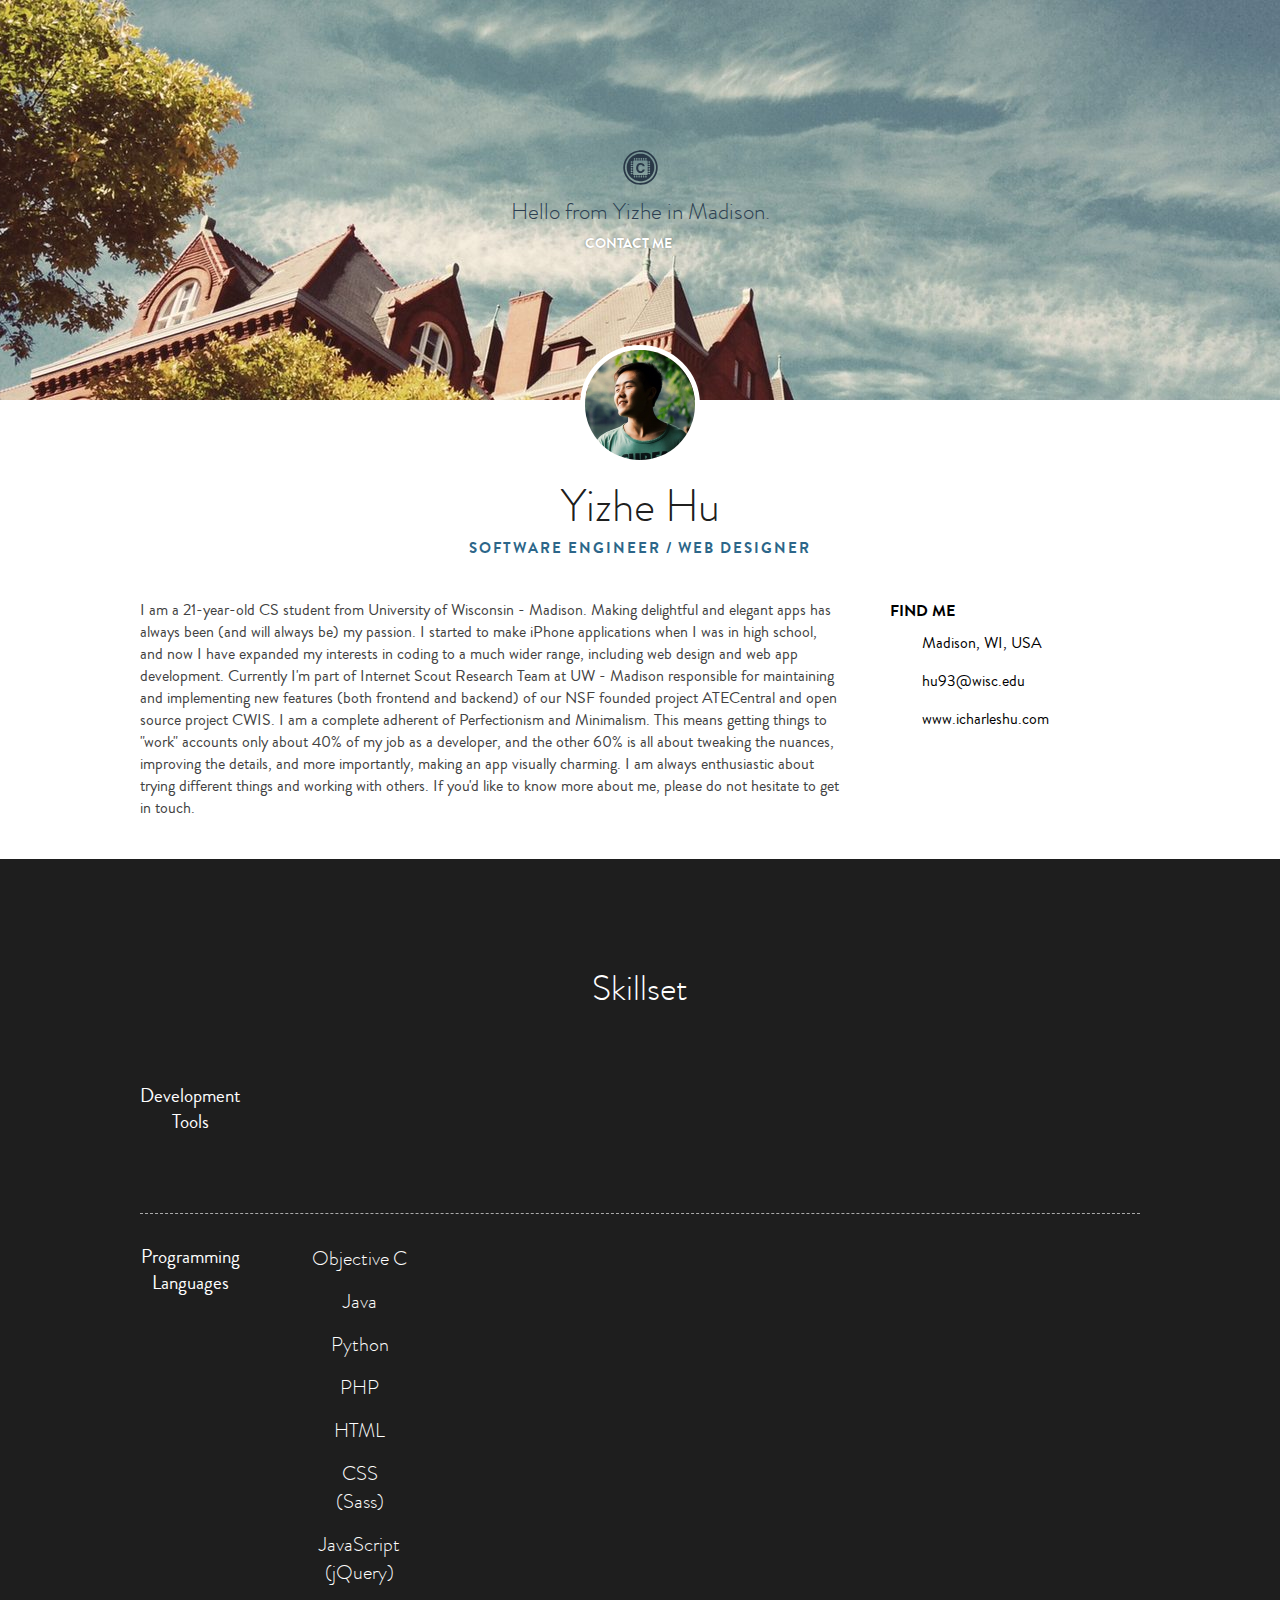
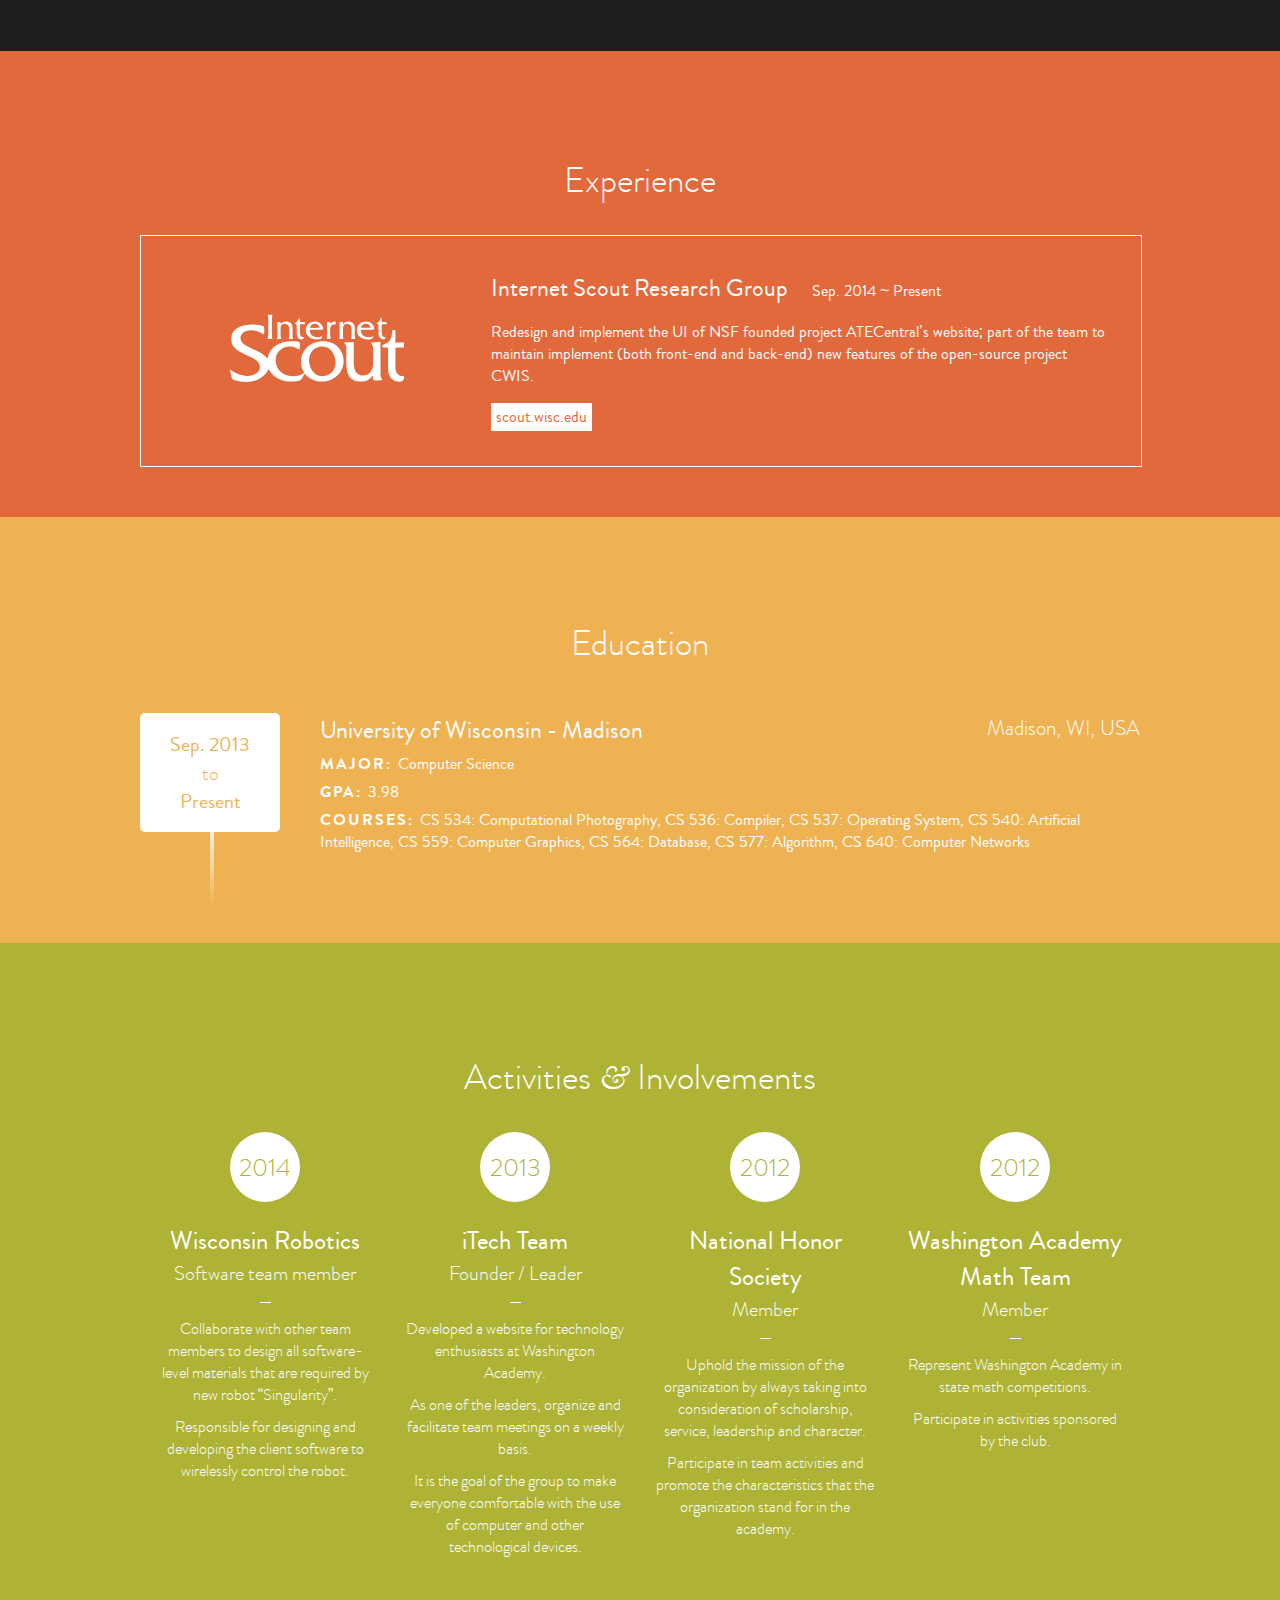
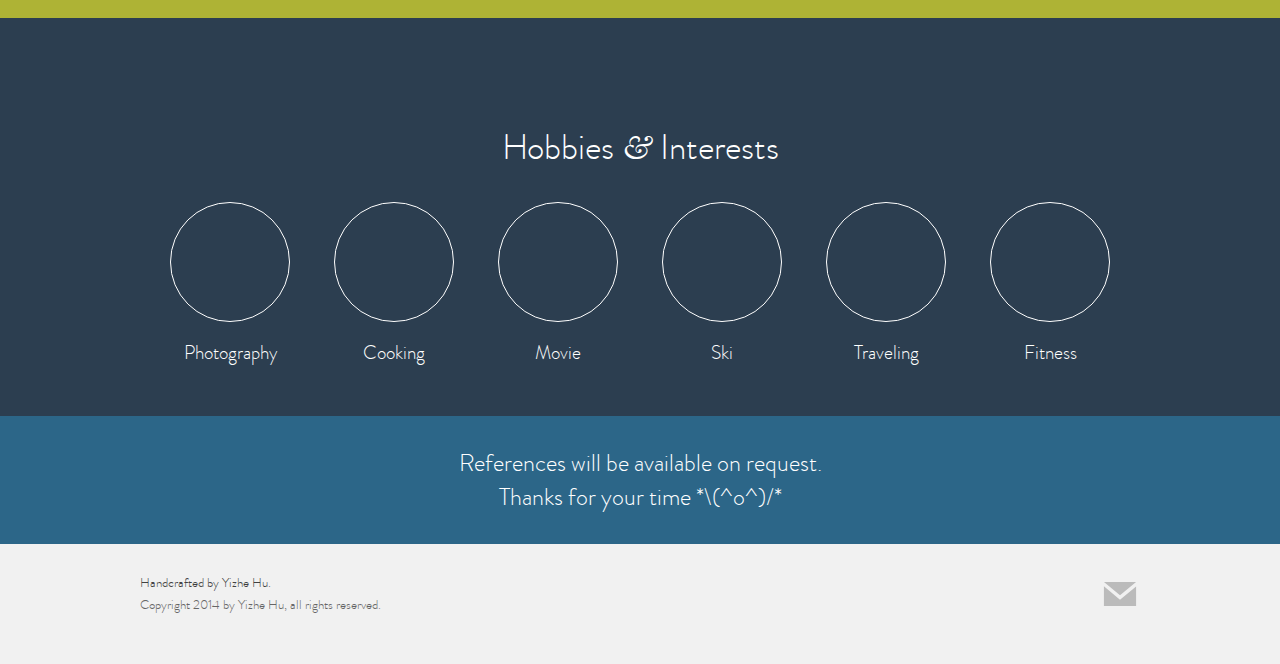
==== commit 0e183e4c: "Added new courses" ====
--- a/index.html
+++ b/index.html
@@ -328,7 +328,7 @@
 						<h4 class="education-description-item"><upper>GPA: </upper>3.98</h4>
 						<h4 class="education-description-item">
 							<upper>Courses: </upper>
-							CS 537: Operating System, CS 536: Compiler, CS 534: Computational Photography, CS 577: Algorithm, CS 540: Artificial Intelligence
+							CS 534: Computational Photography, CS 536: Compiler, CS 537: Operating System, CS 540: Artificial Intelligence, CS 559: Computer Graphics, CS 564: Database, CS 577: Algorithm, CS 640: Computer Networks
 						</h4>
 					</div>
 					<div class="clearfix"></div>
--- a/css/master.css
+++ b/css/master.css
@@ -1 +1 @@
-html{margin:0px;padding:0px;min-width:768px}body{margin:0px;padding:0px;font-family:"Brandon", sans-serif;font-weight:normal}a{color:inherit;text-decoration:none}a:hover{text-decoration:underline}a:visited{text-decoration:none}p{color:#414141;font-weight:normal}linemark{text-decoration:underline}slim{font-weight:300}upper{text-transform:uppercase;font-weight:bold;letter-spacing:2px}alignright{float:right}amp{font-family:"amp";font-weight:normal;font-style:italic}tag{display:inline-block;padding:3px 5px 3px 5px;background:white}.include{visibility:hidden;width:0px;height:0px;position:absolute;overflow:hidden}.circle{border-radius:50%}.session{width:100%}.session-header{margin-bottom:30px}.session-header-title{text-align:center;font-weight:300;font-size:35px;margin:0px}.session-header-icon{width:50px;height:50px;margin-left:auto;margin-right:auto;margin-bottom:5px}.clearfix:after{visibility:hidden;display:block;content:"";clear:both;height:0}.clearfix{display:block}::selection{background:rgba(211,84,0,0.9);color:white}#hero{display:block;height:400px}#heroGreedingContainer{display:block;padding-top:150px;margin-left:auto;margin-right:auto;width:50%;cursor:default;-webkit-user-select:none;-moz-user-select:none;-ms-user-select:none;-o-user-select:none}#heroGreedingContainer #heroLogo{width:35px;height:35px;margin-left:auto;margin-right:auto;margin-bottom:10px;background:url(../images/logo.svg) no-repeat;background-size:100%}#heroGreedingContainer h4{text-align:center;color:#2c3e50;font-weight:300;font-size:23px;margin:0px}#heroGreedingContainer span{display:block;width:110px;margin-left:auto;margin-right:auto;margin-top:5px;width:110px}#heroGreedingContainer a{text-align:center;font-weight:bold;color:white;font-size:14px;text-shadow:0px 0px 2px rgba(0,0,0,0.3);transition:.2s all linear}#heroGreedingContainer a:hover{color:#2c3e50;text-decoration:none}#bio #avatar{width:110px;height:110px;display:block;margin-left:auto;margin-right:auto;margin-top:-55px;border-radius:50%;border:5px solid #fff;overflow:hidden}#bio #avatar img{width:inherit;height:inherit}#bio h1{margin-top:10px;margin-bottom:0px;margin-left:auto;margin-right:auto;text-align:center;color:rgba(0,0,0,0.9);font-size:45px;font-weight:300}#bio h3{margin-top:0px;margin-bottom:10px;margin-left:auto;margin-right:auto;text-align:center;text-transform:uppercase;letter-spacing:2px;color:#2c6689;font-size:15px}#bio h3 ::selection{color:white}#bio .gradient-text{background:-webkit-linear-gradient(left, #cf5153, #cf5153, #cf5153, #e9a62c, #e9a62c, #e9a62c);-webkit-background-clip:text;-webkit-text-fill-color:transparent}#bio #bio-description{display:block;float:left;width:70%;margin-right:5%;margin-top:30px;margin-bottom:40px}#bio #bio-description p{margin:0px;font-size:16px}#bio #bio-findme{display:block;float:right;width:25%;margin-top:30px}#bio #bio-findme h5{margin-top:0px;margin-bottom:10px;font-size:16px}#bio #bio-findme .infoItem{display:inline-block;margin-bottom:16px;transition:0.2s all linear}#bio #bio-findme .infoItem .findme-icons{display:inline-block;width:22px;height:22px;float:left}#bio #bio-findme .infoItem a{margin-top:0px;margin-bottom:0px;margin-left:10px;color:black;transition:0.2s all linear}#bio #bio-findme .infoItem a:hover{text-decoration:none;color:#4299a3}#bio #bio-findme .infoItem:hover{fill:#4299a3;color:#4299a3}#skillset{background:#1e1e1e;padding-top:50px;padding-bottom:50px}#skillset h1,#skillset h2,#skillset h3,#skillset h4,#skillset h5{color:white}#skillset #skillset-header-icon{fill:white}#skillset .skillset-subsetTitle{font-weight:normal;text-align:center;margin-left:0px;margin-right:7%;margin-top:40px;margin-bottom:auto;width:10%;display:block;float:left}#skillset .skillset-chartContainer{width:140px;height:140px;float:left;margin-right:5%;margin-bottom:30px;opacity:0;transition:1s all linear}#skillset .skillset-groupContainer{float:right;width:83%;margin-left:0px}#skillset .skillset-chart{width:100%;height:100%;margin:0px}#skillset .skillset-subset{width:100%;margin-top:30px;margin-bottom:0px}#skillset #devtools-set{border-bottom:1px dashed #aaa}#skillset .skillset-caption{width:140px;height:50px;fill:white;margin-left:auto;margin-right:auto;margin-top:-115px;visibility:hidden;opacity:0;-webkit-user-select:none;-moz-user-select:none;-ms-user-select:none;-o-user-select:none;cursor:default;transition:0.5s all linear;transition-delay:0.7s}#skillset .skillset-caption .skillset-caption-icon{width:50px;height:50px;margin-left:auto;margin-right:auto}#skillset .skillset-caption p{margin-top:3px;margin-bottom:0px;color:white;text-align:center;font-weight:300;font-size:20px;max-width:100px;margin-left:auto;margin-right:auto;line-height:20px}#skillset #programmlangs-subtitle{margin-top:0px !important}#skillset .skillset-barContainer{width:100%;margin-bottom:15px}#skillset .skillset-bar-caption-text{float:left;width:12%;color:white;text-align:center;font-weight:300;font-size:20px;margin-right:3%;margin-top:0px;margin-bottom:0px}#skillset .skillset-bar{float:left;width:85%;height:20px;margin-top:5px}#skillset .skillset-bar .skillset-bar-progress{height:4px;top:50%;margin-top:-2px;float:left;position:relative;width:0%;transition:0.5s all ease-in-out}#skillset .skillset-bar .skillset-bar-percentage-text{float:left;color:white;margin-left:10px;margin-top:0px;margin-bottom:0px;font-weight:300;font-size:17px;opacity:0;transition:0.3s all linear;transition-delay:0.5s}#skillset .doubleLine-bar{margin-top:20px !important}#experience{background:#e2693c;padding-top:50px;padding-bottom:50px;fill:white;color:white}#experience .experience-section{width:100%;border:1.5px solid white;position:relative;box-sizing:content-box;-webkit-transition:all 0.2s ease-in-out;-moz-transition:all 0.2s ease-in-out;-ms-transition:all 0.2s ease-in-out;-o-transition:all 0.2s ease-in-out;transition:all 0.2s ease-in-out}#experience .experience-section .experience-section-logo-container{width:35%;height:100%;float:left;box-sizing:border-box;position:absolute}#experience .experience-section .experience-section-logo-container .experience-section-logo{width:50%;margin:0px 25% 0px 25%;position:absolute;top:50%;-webkit-transform:translateY(-50%);-moz-transform:translateY(-50%);-ms-transform:translateY(-50%);-o-transform:translateY(-50%);transform:translateY(-50%)}#experience .experience-section .experience-section-logo-container #scout-icon{width:100%}#experience .experience-section .experience-section-description-container{width:65%;float:right;padding:35px 35px 35px 0px;box-sizing:border-box}#experience .experience-section .experience-section-description-container .experience-section-description-title{font-weight:normal;margin:0px 20px 0px 0px;display:inline-block}#experience .experience-section .experience-section-description-container .experience-section-description-des{color:white}#experience .experience-section .experience-section-description-container #experience-section-description-url-tag-scout{color:#e2693c}#experience #experience-section-scout:hover{background-color:white}#experience #experience-section-scout:hover #experience-section-logo-container-scout{fill:#e2693c;color:#e2693c}#experience #experience-section-scout:hover #experience-section-description-container-scout #experience-section-description-title-scout{color:#e2693c}#experience #experience-section-scout:hover #experience-section-description-container-scout #experience-section-description-date-scout{color:#e2693c}#experience #experience-section-scout:hover #experience-section-description-container-scout #experience-section-description-des-scout{color:#e2693c}#experience #experience-section-scout:hover #experience-section-description-container-scout #experience-section-description-url-tag-scout{color:white;background-color:#e2693c}#education{padding-top:50px;padding-bottom:50px;background:#efb252;fill:white;color:white}#education #education-header{margin-bottom:10px}#education #education-header #education-header-icon{width:57px;height:57px}#education #education-header h2{margin-top:-10px}#education .education-section{width:100%;padding-top:35px;position:relative}#education .education-section alignright{font-weight:300;font-size:21px}#education .education-section .education-timeline{position:absolute;width:0px;height:100%;left:7%;border-left:2px solid white;border-right:2px solid white;z-index:0}#education .education-section .education-timeline-end{position:absolute;width:0px;height:90%;left:7%;border-left:2px solid;border-right:2px solid;border-image:linear-gradient(#fff, #fff, rgba(255,255,255,0)) 1 100%}#education .education-section .education-timestamp{float:left;width:14%;background:white;border-radius:5px;margin-right:4%;z-index:1;-webkit-user-select:none;-moz-user-select:none;-ms-user-select:none;-o-user-select:none;cursor:default;position:relative}#education .education-section .education-timestamp .education-timestamp-fromDate{color:#efb252;font-weight:normal;font-size:20px;text-align:center;margin-bottom:0px}#education .education-section .education-timestamp .education-timestamp-to{color:#efb252;font-weight:300;font-size:20px;text-align:center;margin:0px}#education .education-section .education-timestamp .education-timestamp-toDate{color:#efb252;font-weight:normal;font-size:20px;text-align:center;margin-top:0px}#education .education-section .education-description{width:82%;float:left;min-height:118px;padding-bottom:35px;border-bottom:1px solid rgba(255,255,255,0.6)}#education .education-section .education-description .education-description-title{font-weight:normal;margin-top:0px;margin-bottom:5px}#education .education-section .education-description .education-description-item{font-weight:normal;margin-top:0px;margin-bottom:5px}#education .education-section .education-description-end{border-bottom:0px !important}#involvement{padding-top:50px;padding-bottom:0px;background:#aeb335;fill:white;color:white}#involvement #involvement-header-icon{width:55px;height:55px}#involvement .involvement-section{float:left;margin-bottom:50px;text-align:center}#involvement .involvement-section .involvement-secation-wrap{margin-left:6%;margin-right:6%}#involvement .involvement-section .involvement-timestamp{width:70px;height:70px;margin-left:auto;margin-right:auto;border-radius:50%;background:white;-webkit-user-select:none;-moz-user-select:none;-ms-user-select:none;-o-user-select:none;cursor:default}#involvement .involvement-section .involvement-timestamp h2{font-weight:300;font-size:25px;color:#aeb335;margin:0px;padding-top:18px}#involvement .involvement-section .involvement-title{font-weight:normal;font-size:25px;margin-bottom:0px}#involvement .involvement-section .involvement-role{font-weight:300;font-size:20px;margin-bottom:0px;margin-top:0px}#involvement .involvement-section .involvement-div{width:5%;height:0px;margin-left:auto;margin-right:auto;margin-top:15px;margin-bottom:15px;border-bottom:1px solid white}#involvement .involvement-section .involvement-description{margin-top:0px;margin-bottom:10px;font-weight:300;color:white}#hobbie{padding-top:50px;padding-bottom:20px;fill:white;color:white;text-align:center;background:#2c3e50}#hobbie .hobbie-container{display:inline-block;width:120px;margin-left:2%;margin-right:2%;margin-bottom:30px}#hobbie .hobbie-container .hobbie-icon{width:120px;height:120px;border:1px solid white;border-radius:50%;box-sizing:border-box;transition:0.2s all ease-in-out;-webkit-transform-origin:center;-moz-transform-origin:center;-ms-transform-origin:center;-o-transform-origin:center;transform-origin:center}#hobbie .hobbie-container .hobbie-icon .hobbie-iconContainer{width:60px;height:60px;margin-left:auto;margin-right:auto;position:relative;top:50%;margin-top:-30px;transition:0.2s all ease-in-out}#hobbie .hobbie-container .hobbie-icon .hobbie-icon-circle{position:relative;width:120px;height:120px;top:0px;border-radius:50%;border:1px solid white;float:left}#hobbie .hobbie-container .hobbie-icon:hover{-webkit-animation:swing 1s;-moz-animation:swing 1s;-ms-animation:swing 1s;-o-animation:swing 1s;animation:swing 1s;border:1px solid rgba(255,255,255,0.5)}#hobbie .hobbie-container .hobbie-title{text-align:center;margin-bottom:0px;font-weight:300}#reference{padding-top:30px;padding-bottom:30px;background:#2c6688;fill:white;color:white}#reference h2{font-weight:300;text-align:center;margin:0px}#old{padding-top:30px;padding-bottom:30px;background:#62b1b4;fill:white;color:white}#old h4{margin:0px;text-align:center;font-weight:300;font-size:25px}#old h4 a{text-decoration:underline}#footer{padding-top:30px;padding-bottom:50px;background:#f1f1f1}#footer .legal{float:left;margin:0px}#footer .legal h4{margin:0px;color:#666;font-weight:300;font-size:13px}#footer .legal .handcraft{color:#414141;margin-bottom:4px}#footer .footer-social{float:right;margin:0px;height:40px;fill:#bbbbbb}#footer .footer-social .footer-social-item{float:right;margin-left:5px;height:40px;width:40px}#footer .footer-social .footer-social-item a{display:block;transition:0.2s all linear;width:100%;height:100%}#footer .footer-social .footer-social-item a:hover{fill:#2c6688}@-webkit-keyframes swing{20%{-webkit-transform:rotate3d(0, 0, 1, 15deg);transform:rotate3d(0, 0, 1, 15deg)}40%{-webkit-transform:rotate3d(0, 0, 1, -10deg);transform:rotate3d(0, 0, 1, -10deg)}60%{-webkit-transform:rotate3d(0, 0, 1, 5deg);transform:rotate3d(0, 0, 1, 5deg)}80%{-webkit-transform:rotate3d(0, 0, 1, -5deg);transform:rotate3d(0, 0, 1, -5deg)}100%{-webkit-transform:rotate3d(0, 0, 1, 0deg);transform:rotate3d(0, 0, 1, 0deg)}}@keyframes swing{20%{-webkit-transform:rotate3d(0, 0, 1, 15deg);-ms-transform:rotate3d(0, 0, 1, 15deg);transform:rotate3d(0, 0, 1, 15deg)}40%{-webkit-transform:rotate3d(0, 0, 1, -10deg);-ms-transform:rotate3d(0, 0, 1, -10deg);transform:rotate3d(0, 0, 1, -10deg)}60%{-webkit-transform:rotate3d(0, 0, 1, 5deg);-ms-transform:rotate3d(0, 0, 1, 5deg);transform:rotate3d(0, 0, 1, 5deg)}80%{-webkit-transform:rotate3d(0, 0, 1, -5deg);-ms-transform:rotate3d(0, 0, 1, -5deg);transform:rotate3d(0, 0, 1, -5deg)}100%{-webkit-transform:rotate3d(0, 0, 1, 0deg);-ms-transform:rotate3d(0, 0, 1, 0deg);transform:rotate3d(0, 0, 1, 0deg)}}@media only screen and (max-width: 1023px){#involvement .involvement-section{width:50%}}@media only screen and (min-width: 1024px){#involvement .involvement-section{width:25%}}@media only screen and (max-width: 1200px){.wrap{width:90%;margin-left:5%;margin-right:5%}#hobbie .wrap{width:92%;margin-left:4%;margin-right:4%}#hobbie .hobbie-container{margin-left:1.5%;margin-right:1.5%}}@media only screen and (min-width: 1200px){.wrap{width:1000px;margin-left:auto;margin-right:auto}}@media only screen and (max-width: 1440px){#hero{background:url(../images/hero-1440.jpg) no-repeat center 0px}}@media only screen and (max-width: 1800px) and (min-width: 1440px){#hero{background:url(../images/hero-1800.jpg) no-repeat center 0px}}@media only screen and (min-width: 1800px){#hero{background:url(../images/hero-2650.jpg)}}@media only screen and (-moz-min-device-pixel-ratio: 1.5) and (max-width: 1440px), only screen and (-o-min-device-pixel-ratio: 3 / 2) and (max-width: 1440px), only screen and (-webkit-min-device-pixel-ratio: 1.5) and (max-width: 1440px), only screen and (-ms-min-device-pixel-ratio: 1.5) and (max-width: 1440px), only screen and (min-devicepixel-ratio: 1.5) and (max-width: 1440px), only screen and (min-resolution: 1.5dppx) and (max-width: 1440px){#hero{background:url(../images/hero-1440@2x.jpg) no-repeat center 0px;background-size:1440px 600px}}
+html{margin:0px;padding:0px;min-width:768px}body{margin:0px;padding:0px;font-family:"Brandon", sans-serif;font-weight:normal}a{color:inherit;text-decoration:none}a:hover{text-decoration:underline}a:visited{text-decoration:none}p{color:#414141;font-weight:normal}linemark{text-decoration:underline}slim{font-weight:300}upper{text-transform:uppercase;font-weight:bold;letter-spacing:2px}alignright{float:right}amp{font-family:"amp";font-weight:normal;font-style:italic}tag{display:inline-block;padding:3px 5px 3px 5px;background:white}.include{visibility:hidden;width:0px;height:0px;position:absolute;overflow:hidden}.circle{border-radius:50%}.session{width:100%}.session-header{margin-bottom:30px}.session-header-title{text-align:center;font-weight:300;font-size:35px;margin:0px}.session-header-icon{width:50px;height:50px;margin-left:auto;margin-right:auto;margin-bottom:5px}.clearfix:after{visibility:hidden;display:block;content:"";clear:both;height:0}.clearfix{display:block}::selection{background:rgba(211,84,0,0.9);color:white}#hero{display:block;height:400px}#heroGreedingContainer{display:block;padding-top:150px;margin-left:auto;margin-right:auto;width:50%;cursor:default;-webkit-user-select:none;-moz-user-select:none;-ms-user-select:none;-o-user-select:none}#heroGreedingContainer #heroLogo{width:35px;height:35px;margin-left:auto;margin-right:auto;margin-bottom:10px;background:url(../images/logo.svg) no-repeat;background-size:100%}#heroGreedingContainer h4{text-align:center;color:#2c3e50;font-weight:300;font-size:23px;margin:0px}#heroGreedingContainer span{display:block;width:110px;margin-left:auto;margin-right:auto;margin-top:5px;width:110px}#heroGreedingContainer a{text-align:center;font-weight:bold;color:white;font-size:14px;text-shadow:0px 0px 2px rgba(0,0,0,0.3);transition:.2s all linear}#heroGreedingContainer a:hover{color:#2c3e50;text-decoration:none}#bio #avatar{width:110px;height:110px;display:block;margin-left:auto;margin-right:auto;margin-top:-55px;border-radius:50%;border:5px solid #fff;overflow:hidden}#bio #avatar img{width:inherit;height:inherit}#bio h1{margin-top:10px;margin-bottom:0px;margin-left:auto;margin-right:auto;text-align:center;color:rgba(0,0,0,0.9);font-size:45px;font-weight:300}#bio h3{margin-top:0px;margin-bottom:10px;margin-left:auto;margin-right:auto;text-align:center;text-transform:uppercase;letter-spacing:2px;color:#2c6689;font-size:15px}#bio h3 ::selection{color:white}#bio .gradient-text{background:-webkit-linear-gradient(left, #cf5153, #cf5153, #cf5153, #e9a62c, #e9a62c, #e9a62c);-webkit-background-clip:text;-webkit-text-fill-color:transparent}#bio #bio-description{display:block;float:left;width:70%;margin-right:5%;margin-top:30px;margin-bottom:40px}#bio #bio-description p{margin:0px;font-size:16px}#bio #bio-findme{display:block;float:right;width:25%;margin-top:30px}#bio #bio-findme h5{margin-top:0px;margin-bottom:10px;font-size:16px}#bio #bio-findme .infoItem{display:inline-block;margin-bottom:16px;transition:0.2s all linear}#bio #bio-findme .infoItem .findme-icons{display:inline-block;width:22px;height:22px;float:left}#bio #bio-findme .infoItem a{margin-top:0px;margin-bottom:0px;margin-left:10px;color:black;transition:0.2s all linear}#bio #bio-findme .infoItem a:hover{text-decoration:none;color:#4299a3}#bio #bio-findme .infoItem:hover{fill:#4299a3;color:#4299a3}#skillset{background:#1e1e1e;padding-top:50px;padding-bottom:50px}#skillset h1,#skillset h2,#skillset h3,#skillset h4,#skillset h5{color:white}#skillset #skillset-header-icon{fill:white}#skillset .skillset-subsetTitle{font-weight:normal;text-align:center;margin-left:0px;margin-right:7%;margin-top:40px;margin-bottom:auto;width:10%;display:block;float:left}#skillset .skillset-chartContainer{width:140px;height:140px;float:left;margin-right:5%;margin-bottom:30px;opacity:0;transition:1s all linear}#skillset .skillset-groupContainer{float:right;width:83%;margin-left:0px}#skillset .skillset-chart{width:100%;height:100%;margin:0px}#skillset .skillset-subset{width:100%;margin-top:30px;margin-bottom:0px}#skillset #devtools-set{border-bottom:1px dashed #aaa}#skillset .skillset-caption{width:140px;height:50px;fill:white;margin-left:auto;margin-right:auto;margin-top:-115px;visibility:hidden;opacity:0;-webkit-user-select:none;-moz-user-select:none;-ms-user-select:none;-o-user-select:none;cursor:default;transition:0.5s all linear;transition-delay:0.7s}#skillset .skillset-caption .skillset-caption-icon{width:50px;height:50px;margin-left:auto;margin-right:auto}#skillset .skillset-caption p{margin-top:3px;margin-bottom:0px;color:white;text-align:center;font-weight:300;font-size:20px;max-width:100px;margin-left:auto;margin-right:auto;line-height:20px}#skillset #programmlangs-subtitle{margin-top:0px !important}#skillset .skillset-barContainer{width:100%;margin-bottom:15px}#skillset .skillset-bar-caption-text{float:left;width:12%;color:white;text-align:center;font-weight:300;font-size:20px;margin-right:3%;margin-top:0px;margin-bottom:0px}#skillset .skillset-bar{float:left;width:85%;height:20px;margin-top:5px}#skillset .skillset-bar .skillset-bar-progress{height:4px;top:50%;margin-top:-2px;float:left;position:relative;width:0%;transition:0.5s all ease-in-out}#skillset .skillset-bar .skillset-bar-percentage-text{float:left;color:white;margin-left:10px;margin-top:0px;margin-bottom:0px;font-weight:300;font-size:17px;opacity:0;transition:0.3s all linear;transition-delay:0.5s}#skillset .doubleLine-bar{margin-top:20px !important}#experience{background:#e2693c;padding-top:50px;padding-bottom:50px;fill:white;color:white}#experience .experience-section{width:100%;border:1.5px solid white;position:relative;box-sizing:content-box;-webkit-transition:all 0.2s ease-in-out;-moz-transition:all 0.2s ease-in-out;-ms-transition:all 0.2s ease-in-out;-o-transition:all 0.2s ease-in-out;transition:all 0.2s ease-in-out}#experience .experience-section .experience-section-logo-container{width:35%;height:100%;float:left;box-sizing:border-box;position:absolute}#experience .experience-section .experience-section-logo-container .experience-section-logo{width:50%;margin:0px 25% 0px 25%;position:absolute;top:50%;-webkit-transform:translateY(-50%);-moz-transform:translateY(-50%);-ms-transform:translateY(-50%);-o-transform:translateY(-50%);transform:translateY(-50%);-webkit-transition:all 0.2s ease-in-out;-moz-transition:all 0.2s ease-in-out;-ms-transition:all 0.2s ease-in-out;-o-transition:all 0.2s ease-in-out;transition:all 0.2s ease-in-out}#experience .experience-section .experience-section-logo-container #scout-icon{width:100%}#experience .experience-section .experience-section-description-container{width:65%;float:right;padding:35px 35px 35px 0px;box-sizing:border-box}#experience .experience-section .experience-section-description-container .experience-section-description-title{font-weight:normal;margin:0px 20px 0px 0px;display:inline-block}#experience .experience-section .experience-section-description-container .experience-section-description-des{color:white}#experience .experience-section .experience-section-description-container #experience-section-description-url-tag-scout{color:#e2693c;-webkit-transition:all 0.2s ease-in-out;-moz-transition:all 0.2s ease-in-out;-ms-transition:all 0.2s ease-in-out;-o-transition:all 0.2s ease-in-out;transition:all 0.2s ease-in-out}#experience #experience-section-scout:hover{background-color:white}#experience #experience-section-scout:hover #experience-section-logo-container-scout{fill:#e2693c;color:#e2693c}#experience #experience-section-scout:hover #experience-section-description-container-scout #experience-section-description-title-scout{color:#e2693c}#experience #experience-section-scout:hover #experience-section-description-container-scout #experience-section-description-date-scout{color:#e2693c}#experience #experience-section-scout:hover #experience-section-description-container-scout #experience-section-description-des-scout{color:#e2693c}#experience #experience-section-scout:hover #experience-section-description-container-scout #experience-section-description-url-tag-scout{color:white;background-color:#e2693c}#education{padding-top:50px;padding-bottom:50px;background:#efb252;fill:white;color:white}#education #education-header{margin-bottom:10px}#education #education-header #education-header-icon{width:57px;height:57px}#education #education-header h2{margin-top:-10px}#education .education-section{width:100%;padding-top:35px;position:relative}#education .education-section alignright{font-weight:300;font-size:21px}#education .education-section .education-timeline{position:absolute;width:0px;height:100%;left:7%;border-left:2px solid white;border-right:2px solid white;z-index:0}#education .education-section .education-timeline-end{position:absolute;width:0px;height:90%;left:7%;border-left:2px solid;border-right:2px solid;border-image:linear-gradient(#fff, #fff, rgba(255,255,255,0)) 1 100%}#education .education-section .education-timestamp{float:left;width:14%;background:white;border-radius:5px;margin-right:4%;z-index:1;-webkit-user-select:none;-moz-user-select:none;-ms-user-select:none;-o-user-select:none;cursor:default;position:relative}#education .education-section .education-timestamp .education-timestamp-fromDate{color:#efb252;font-weight:normal;font-size:20px;text-align:center;margin-bottom:0px}#education .education-section .education-timestamp .education-timestamp-to{color:#efb252;font-weight:300;font-size:20px;text-align:center;margin:0px}#education .education-section .education-timestamp .education-timestamp-toDate{color:#efb252;font-weight:normal;font-size:20px;text-align:center;margin-top:0px}#education .education-section .education-description{width:82%;float:left;min-height:118px;padding-bottom:35px;border-bottom:1px solid rgba(255,255,255,0.6)}#education .education-section .education-description .education-description-title{font-weight:normal;margin-top:0px;margin-bottom:5px}#education .education-section .education-description .education-description-item{font-weight:normal;margin-top:0px;margin-bottom:5px}#education .education-section .education-description-end{border-bottom:0px !important}#involvement{padding-top:50px;padding-bottom:0px;background:#aeb335;fill:white;color:white}#involvement #involvement-header-icon{width:55px;height:55px}#involvement .involvement-section{float:left;margin-bottom:50px;text-align:center}#involvement .involvement-section .involvement-secation-wrap{margin-left:6%;margin-right:6%}#involvement .involvement-section .involvement-timestamp{width:70px;height:70px;margin-left:auto;margin-right:auto;border-radius:50%;background:white;-webkit-user-select:none;-moz-user-select:none;-ms-user-select:none;-o-user-select:none;cursor:default}#involvement .involvement-section .involvement-timestamp h2{font-weight:300;font-size:25px;color:#aeb335;margin:0px;padding-top:18px}#involvement .involvement-section .involvement-title{font-weight:normal;font-size:25px;margin-bottom:0px}#involvement .involvement-section .involvement-role{font-weight:300;font-size:20px;margin-bottom:0px;margin-top:0px}#involvement .involvement-section .involvement-div{width:5%;height:0px;margin-left:auto;margin-right:auto;margin-top:15px;margin-bottom:15px;border-bottom:1px solid white}#involvement .involvement-section .involvement-description{margin-top:0px;margin-bottom:10px;font-weight:300;color:white}#hobbie{padding-top:50px;padding-bottom:20px;fill:white;color:white;text-align:center;background:#2c3e50}#hobbie .hobbie-container{display:inline-block;width:120px;margin-left:2%;margin-right:2%;margin-bottom:30px}#hobbie .hobbie-container .hobbie-icon{width:120px;height:120px;border:1px solid white;border-radius:50%;box-sizing:border-box;transition:0.2s all ease-in-out;-webkit-transform-origin:center;-moz-transform-origin:center;-ms-transform-origin:center;-o-transform-origin:center;transform-origin:center}#hobbie .hobbie-container .hobbie-icon .hobbie-iconContainer{width:60px;height:60px;margin-left:auto;margin-right:auto;position:relative;top:50%;margin-top:-30px;transition:0.2s all ease-in-out}#hobbie .hobbie-container .hobbie-icon .hobbie-icon-circle{position:relative;width:120px;height:120px;top:0px;border-radius:50%;border:1px solid white;float:left}#hobbie .hobbie-container .hobbie-icon:hover{-webkit-animation:swing 1s;-moz-animation:swing 1s;-ms-animation:swing 1s;-o-animation:swing 1s;animation:swing 1s;border:1px solid rgba(255,255,255,0.5)}#hobbie .hobbie-container .hobbie-title{text-align:center;margin-bottom:0px;font-weight:300}#reference{padding-top:30px;padding-bottom:30px;background:#2c6688;fill:white;color:white}#reference h2{font-weight:300;text-align:center;margin:0px}#old{padding-top:30px;padding-bottom:30px;background:#62b1b4;fill:white;color:white}#old h4{margin:0px;text-align:center;font-weight:300;font-size:25px}#old h4 a{text-decoration:underline}#footer{padding-top:30px;padding-bottom:50px;background:#f1f1f1}#footer .legal{float:left;margin:0px}#footer .legal h4{margin:0px;color:#666;font-weight:300;font-size:13px}#footer .legal .handcraft{color:#414141;margin-bottom:4px}#footer .footer-social{float:right;margin:0px;height:40px;fill:#bbbbbb}#footer .footer-social .footer-social-item{float:right;margin-left:5px;height:40px;width:40px}#footer .footer-social .footer-social-item a{display:block;transition:0.2s all linear;width:100%;height:100%}#footer .footer-social .footer-social-item a:hover{fill:#2c6688}@-webkit-keyframes swing{20%{-webkit-transform:rotate3d(0, 0, 1, 15deg);transform:rotate3d(0, 0, 1, 15deg)}40%{-webkit-transform:rotate3d(0, 0, 1, -10deg);transform:rotate3d(0, 0, 1, -10deg)}60%{-webkit-transform:rotate3d(0, 0, 1, 5deg);transform:rotate3d(0, 0, 1, 5deg)}80%{-webkit-transform:rotate3d(0, 0, 1, -5deg);transform:rotate3d(0, 0, 1, -5deg)}100%{-webkit-transform:rotate3d(0, 0, 1, 0deg);transform:rotate3d(0, 0, 1, 0deg)}}@keyframes swing{20%{-webkit-transform:rotate3d(0, 0, 1, 15deg);-ms-transform:rotate3d(0, 0, 1, 15deg);transform:rotate3d(0, 0, 1, 15deg)}40%{-webkit-transform:rotate3d(0, 0, 1, -10deg);-ms-transform:rotate3d(0, 0, 1, -10deg);transform:rotate3d(0, 0, 1, -10deg)}60%{-webkit-transform:rotate3d(0, 0, 1, 5deg);-ms-transform:rotate3d(0, 0, 1, 5deg);transform:rotate3d(0, 0, 1, 5deg)}80%{-webkit-transform:rotate3d(0, 0, 1, -5deg);-ms-transform:rotate3d(0, 0, 1, -5deg);transform:rotate3d(0, 0, 1, -5deg)}100%{-webkit-transform:rotate3d(0, 0, 1, 0deg);-ms-transform:rotate3d(0, 0, 1, 0deg);transform:rotate3d(0, 0, 1, 0deg)}}@media only screen and (max-width: 1023px){#involvement .involvement-section{width:50%}}@media only screen and (min-width: 1024px){#involvement .involvement-section{width:25%}}@media only screen and (max-width: 1200px){.wrap{width:90%;margin-left:5%;margin-right:5%}#hobbie .wrap{width:92%;margin-left:4%;margin-right:4%}#hobbie .hobbie-container{margin-left:1.5%;margin-right:1.5%}}@media only screen and (min-width: 1200px){.wrap{width:1000px;margin-left:auto;margin-right:auto}}@media only screen and (max-width: 1440px){#hero{background:url(../images/hero-1440.jpg) no-repeat center 0px}}@media only screen and (max-width: 1800px) and (min-width: 1440px){#hero{background:url(../images/hero-1800.jpg) no-repeat center 0px}}@media only screen and (min-width: 1800px){#hero{background:url(../images/hero-2650.jpg)}}@media only screen and (-moz-min-device-pixel-ratio: 1.5) and (max-width: 1440px), only screen and (-o-min-device-pixel-ratio: 3 / 2) and (max-width: 1440px), only screen and (-webkit-min-device-pixel-ratio: 1.5) and (max-width: 1440px), only screen and (-ms-min-device-pixel-ratio: 1.5) and (max-width: 1440px), only screen and (min-devicepixel-ratio: 1.5) and (max-width: 1440px), only screen and (min-resolution: 1.5dppx) and (max-width: 1440px){#hero{background:url(../images/hero-1440@2x.jpg) no-repeat center 0px;background-size:1440px 600px}}
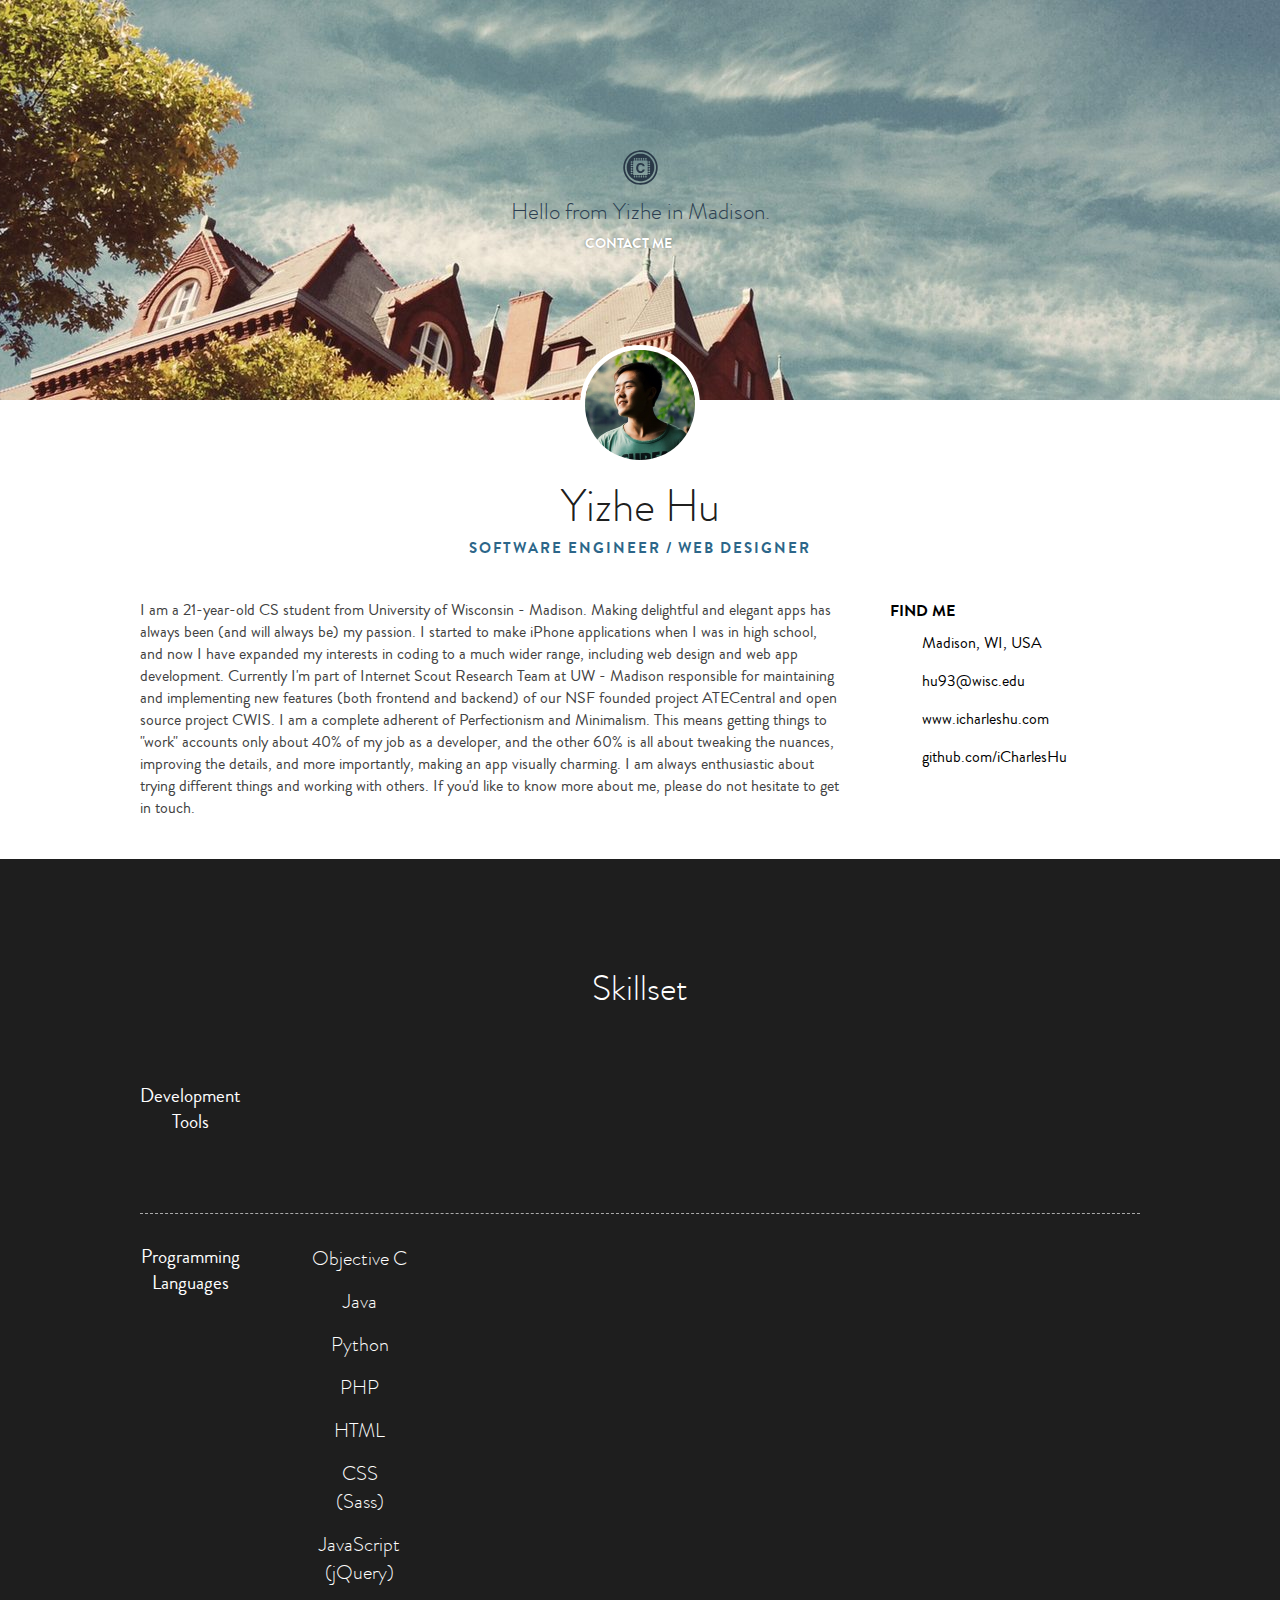
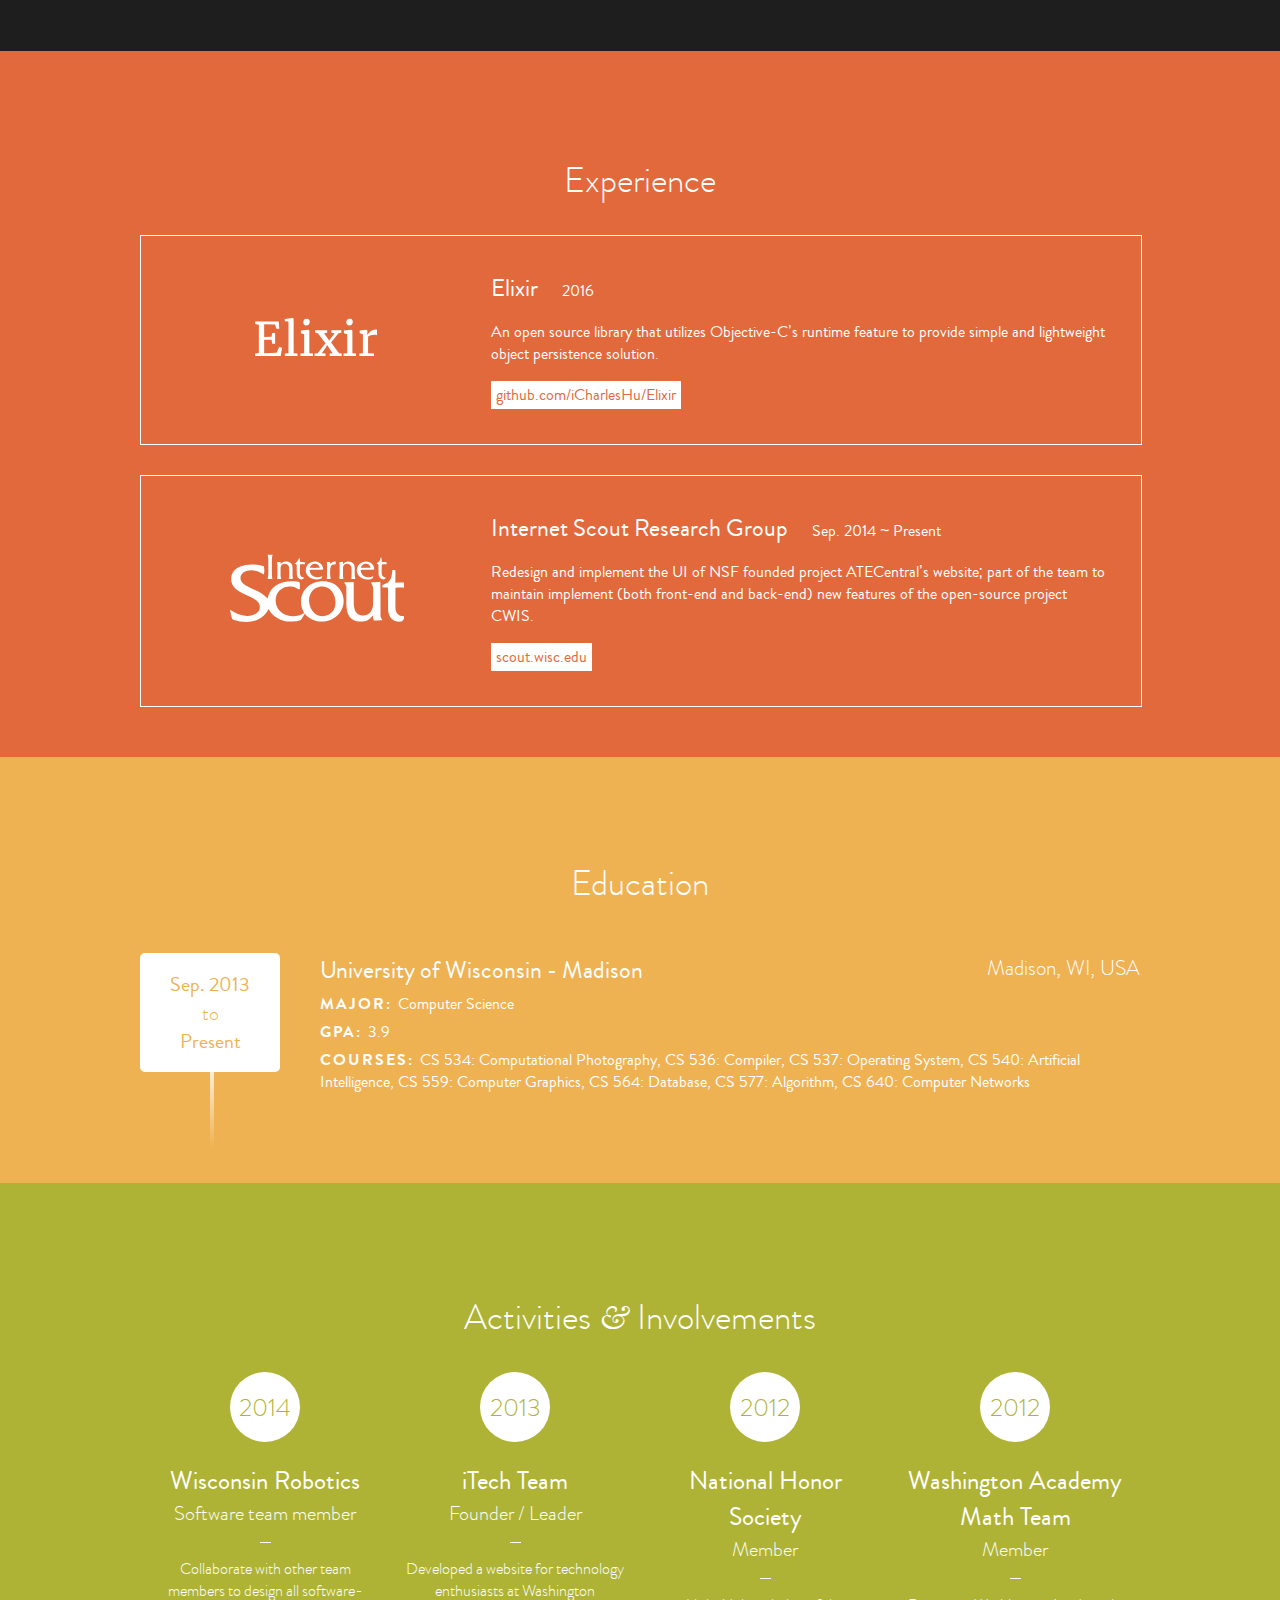
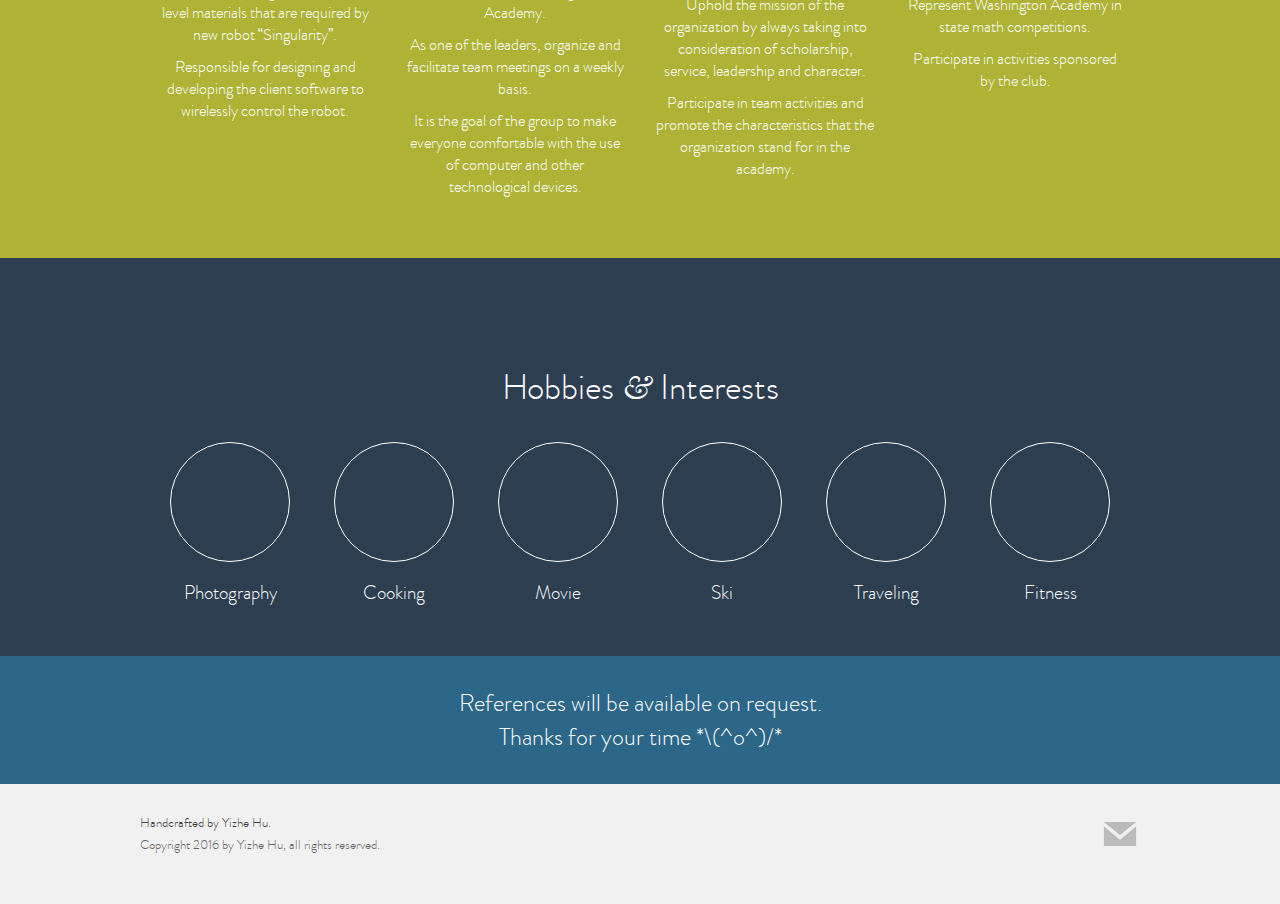
==== commit 12515546: "Added experience: Elixir" ====
--- a/index.html
+++ b/index.html
@@ -133,7 +133,13 @@
 			        <path d="M 374.73,28.01 C 369.73,29.28 367.15,34.04 365.11,38.35 374.25,38.69 383.41,38.45 392.57,38.41 391.73,30.03 382.35,25.16 374.73,28.01 Z M 397.65,29.05 C 401.41,32.84 403.01,38.24 402.37,43.51 390.04,45.03 377.56,43.57 365.17,44.39 364.67,53.81 372,62.73 381.33,64.08 387.57,65.68 393.83,63.55 399.83,61.91 399.33,64.44 399.08,67.55 396.23,68.55 383.73,73.55 367.44,70.63 359.11,59.53 351.68,50.63 353.07,35.96 361.69,28.32 371.11,18.8 388.95,18.33 397.65,29.05 Z M 397.65,29.05" />
 			        <path d="M 223.71,38.4 C 232.8,38.92 241.93,38.84 251.04,38.43 249.96,33.91 247.47,29.21 242.59,28.03 234.61,25.07 225.72,30.33 223.71,38.4 Z M 250.28,24.29 C 257.11,27.99 261.55,35.76 261,43.53 248.52,45.12 235.87,43.31 223.36,44.65 223.83,52.35 227.83,60.4 235.57,62.93 243.05,66.32 251.16,64.08 258.57,61.8 257.87,64.4 257.43,67.88 254.41,68.81 240.29,74.24 220.69,69.45 214.52,54.53 210.87,45.16 213.35,33.25 221.29,26.79 229.43,20.6 241.27,19.08 250.28,24.29 Z M 250.28,24.29" />
 			    </g>
-			</svg>	
+			</svg>
+			<?xml version="1.0" encoding="UTF-8"?>
+			<svg width="1322" height="410" viewBox="0 0 1322 410" version="1.1" xmlns="http://www.w3.org/2000/svg" xmlns:xlink="http://www.w3.org/1999/xlink">
+			    <g id="elixir-logo" fill-rule="evenodd">
+			        <path d="M41.453125,377.529297 L41.453125,71.6210938 L1.16992188,65.5175781 L1.16992188,38.4179688 L255.564453,38.4179688 L262.400391,115.810547 L230.90625,115.810547 L215.769531,69.4238281 L98.8261719,66.25 L98.8261719,204.189453 L178.171875,202.724609 L185.496094,162.197266 L216.990234,162.197266 L216.990234,277.919922 L185.496094,277.919922 L178.416016,234.951172 L98.8261719,233.730469 L98.8261719,379.726562 L233.103516,374.355469 L260.691406,313.076172 L291.941406,322.353516 L277.537109,410 L0.4375,410 L0.4375,383.388672 L41.453125,377.529297 Z M361.277344,379.238281 L361.277344,38.6621094 L321.238281,33.7792969 L321.238281,10.5859375 L404.490234,0.087890625 L404.978516,0.087890625 L416.941406,8.38867188 L416.941406,379.238281 L458.445312,383.388672 L458.445312,410 L321.726562,410 L321.726562,383.388672 L361.277344,379.238281 Z M530.466797,379.238281 L530.466797,174.648438 L495.066406,164.638672 L495.066406,135.830078 L572.703125,125.820312 L573.923828,125.820312 L586.375,135.341797 L586.375,379.238281 L625.4375,383.388672 L625.4375,410 L490.916016,410 L490.916016,383.388672 L530.466797,379.238281 Z M530.100586,18.3984375 C536.529655,10.7486597 545.522078,6.92382812 557.078125,6.92382812 L557.322266,6.92382812 C564.158237,6.92382812 570.098933,8.51072632 575.144531,11.6845703 C580.190129,14.8584143 584.055651,19.0494531 586.741211,24.2578125 C589.426771,29.4661719 590.769531,34.9999707 590.769531,40.859375 C590.769531,52.2526611 587.514355,61.6112915 581.003906,68.9355469 C574.493457,76.2598022 565.053447,79.921875 552.683594,79.921875 L552.439453,79.921875 C542.999302,79.921875 535.308949,76.7480786 529.368164,70.4003906 C523.427379,64.0527026 520.457031,56.077522 520.457031,46.4746094 C520.457031,35.4068457 523.671517,26.0482153 530.100586,18.3984375 L530.100586,18.3984375 Z M675.974609,379.482422 L760.691406,271.328125 L678.171875,164.638672 L649.363281,158.291016 L649.363281,132.412109 L778.757812,132.412109 L778.757812,158.291016 L745.066406,164.638672 L788.035156,224.697266 L802.439453,246.669922 L814.890625,224.941406 L859.8125,164.638672 L823.923828,158.291016 L823.923828,132.412109 L931.589844,132.412109 L931.589844,158.291016 L901.072266,164.638672 L820.75,265.224609 L907.175781,379.726562 L935.740234,384.121094 L935.740234,410 L805.613281,410 L805.613281,384.121094 L837.595703,379.482422 L778.269531,292.568359 L765.818359,314.296875 L720.652344,379.238281 L760.935547,384.121094 L760.935547,410 L642.527344,410 L642.527344,384.121094 L675.974609,379.482422 Z M995.066406,379.238281 L995.066406,174.648438 L959.666016,164.638672 L959.666016,135.830078 L1037.30273,125.820312 L1038.52344,125.820312 L1050.97461,135.341797 L1050.97461,379.238281 L1090.03711,383.388672 L1090.03711,410 L955.515625,410 L955.515625,383.388672 L995.066406,379.238281 Z M994.700195,18.3984375 C1001.12926,10.7486597 1010.12169,6.92382812 1021.67773,6.92382812 L1021.92187,6.92382812 C1028.75785,6.92382812 1034.69854,8.51072632 1039.74414,11.6845703 C1044.78974,14.8584143 1048.65526,19.0494531 1051.34082,24.2578125 C1054.02638,29.4661719 1055.36914,34.9999707 1055.36914,40.859375 C1055.36914,52.2526611 1052.11396,61.6112915 1045.60352,68.9355469 C1039.09307,76.2598022 1029.65306,79.921875 1017.2832,79.921875 L1017.03906,79.921875 C1007.59891,79.921875 999.908558,76.7480786 993.967773,70.4003906 C988.026989,64.0527026 985.056641,56.077522 985.056641,46.4746094 C985.056641,35.4068457 988.271127,26.0482153 994.700195,18.3984375 L994.700195,18.3984375 Z M1164.74414,379.726562 L1164.74414,174.648438 L1130.07617,164.882812 L1130.07617,135.585938 L1199.90039,125.820312 L1201.12109,125.820312 L1212.83984,135.341797 L1212.83984,150.722656 L1212.35156,182.460938 L1212.83984,182.460938 C1215.76955,177.089817 1221.42541,169.88774 1229.80762,160.854492 C1238.18982,151.821244 1249.01328,143.561235 1262.27832,136.074219 C1275.54336,128.587202 1289.9882,124.84375 1305.61328,124.84375 C1311.96097,124.84375 1317.33201,125.738923 1321.72656,127.529297 L1321.72656,187.587891 C1318.6341,185.797517 1314.52444,184.291998 1309.39746,183.071289 C1304.27048,181.85058 1298.77737,181.240234 1292.91797,181.240234 C1276.47908,181.240234 1262.27838,183.23403 1250.31543,187.22168 C1238.35248,191.20933 1228.3835,196.214163 1220.4082,202.236328 L1220.4082,379.482422 L1284.61719,383.876953 L1284.61719,410 L1126.41406,410 L1126.41406,383.632812 L1164.74414,379.726562 Z" />
+			    </g>
+			</svg>
 		</div>
 		<section class="session" id="hero">
 			<div id="heroGreedingContainer">
@@ -166,6 +172,10 @@
 						<svg xmlns="http://www.w3.org/2000/svg" viewBox="0 0 64 64" id="website-icon" class="findme-icons"><use xlink:href="#website-icon"></use></svg>
 						<a href="http://www.icharleshu.com" target="_blank">www.icharleshu.com</a>
 					</span>
+					<span class="infoItem" id="github">
+						<svg xmlns="http://www.w3.org/2000/svg" viewBox="0 0 64 64" id="github-icon" class="findme-icons"><use xlink:href="#github-icon"></use></svg>
+						<a href="https://github.com/iCharlesHu" target="_blank">github.com/iCharlesHu</a>
+					</span>
 				</div>
 				<div class="clearfix"></div>
 			</div>
@@ -286,6 +296,25 @@
 					</div>
 					<h2 class="session-header-title">Experience</h2>
 				</div>
+				<div class="experience-section" id="experience-section-elixir">
+					<div class="experience-section-logo-container" id="experience-section-logo-container-elixir">
+						<div class="experience-section-logo" id="experience-section-logo-elixir">
+							<svg xmlns="http://www.w3.org/2000/svg" viewBox="0 0 1322 410" id="elixir-icon"><use xlink:href="#elixir-logo"></use></svg>
+						</div>
+						<div class="clearfix"></div>
+					</div>
+					<div class="experience-section-description-container" id="experience-section-description-container-elixir">
+						<h2 class="experience-section-description-title" id="experience-section-description-title-elixir">Elixir</h2>
+						<span class="experience-section-description-date" id="experience-section-description-date-elixir">2016</span>
+						<p class="experience-section-description-des" id="experience-section-description-des-elixir">
+							An open source library that utilizes Objective-C’s runtime feature to provide simple and lightweight object persistence solution.
+						</p>
+						<tag class="experience-section-description-url-tag" id="experience-section-description-url-tag-elixir">
+							<a href="https://github.com/iCharlesHu/Elixir">github.com/iCharlesHu/Elixir</a>
+						</tag>
+					</div>
+					<div class="clearfix"></div>
+				</div>
 				<div class="experience-section" id="experience-section-scout">
 					<div class="experience-section-logo-container" id="experience-section-logo-container-scout">
 						<div class="experience-section-logo" id="experience-section-logo-scout">
@@ -325,7 +354,7 @@
 					<div class="education-description education-description-end">
 						<h2 class="education-description-title">University of Wisconsin - Madison <alignright>Madison, WI, USA</alignright></h2>
 						<h4 class="education-description-item"><upper>Major: </upper>Computer Science</h4>
-						<h4 class="education-description-item"><upper>GPA: </upper>3.98</h4>
+						<h4 class="education-description-item"><upper>GPA: </upper>3.9</h4>
 						<h4 class="education-description-item">
 							<upper>Courses: </upper>
 							CS 534: Computational Photography, CS 536: Compiler, CS 537: Operating System, CS 540: Artificial Intelligence, CS 559: Computer Graphics, CS 564: Database, CS 577: Algorithm, CS 640: Computer Networks
@@ -457,7 +486,7 @@
 			<div class="wrap">
 				<div class="legal">
 					<h4 class="handcraft">Handcrafted by Yizhe Hu.</h4>
-					<h4>Copyright 2014 by Yizhe Hu, all rights reserved.</h4>
+					<h4>Copyright 2016 by Yizhe Hu, all rights reserved.</h4>
 				</div>
 				<div class="footer-social">
 					<div class="footer-social-item">
--- a/css/master.css
+++ b/css/master.css
@@ -1 +1 @@
-html{margin:0px;padding:0px;min-width:768px}body{margin:0px;padding:0px;font-family:"Brandon", sans-serif;font-weight:normal}a{color:inherit;text-decoration:none}a:hover{text-decoration:underline}a:visited{text-decoration:none}p{color:#414141;font-weight:normal}linemark{text-decoration:underline}slim{font-weight:300}upper{text-transform:uppercase;font-weight:bold;letter-spacing:2px}alignright{float:right}amp{font-family:"amp";font-weight:normal;font-style:italic}tag{display:inline-block;padding:3px 5px 3px 5px;background:white}.include{visibility:hidden;width:0px;height:0px;position:absolute;overflow:hidden}.circle{border-radius:50%}.session{width:100%}.session-header{margin-bottom:30px}.session-header-title{text-align:center;font-weight:300;font-size:35px;margin:0px}.session-header-icon{width:50px;height:50px;margin-left:auto;margin-right:auto;margin-bottom:5px}.clearfix:after{visibility:hidden;display:block;content:"";clear:both;height:0}.clearfix{display:block}::selection{background:rgba(211,84,0,0.9);color:white}#hero{display:block;height:400px}#heroGreedingContainer{display:block;padding-top:150px;margin-left:auto;margin-right:auto;width:50%;cursor:default;-webkit-user-select:none;-moz-user-select:none;-ms-user-select:none;-o-user-select:none}#heroGreedingContainer #heroLogo{width:35px;height:35px;margin-left:auto;margin-right:auto;margin-bottom:10px;background:url(../images/logo.svg) no-repeat;background-size:100%}#heroGreedingContainer h4{text-align:center;color:#2c3e50;font-weight:300;font-size:23px;margin:0px}#heroGreedingContainer span{display:block;width:110px;margin-left:auto;margin-right:auto;margin-top:5px;width:110px}#heroGreedingContainer a{text-align:center;font-weight:bold;color:white;font-size:14px;text-shadow:0px 0px 2px rgba(0,0,0,0.3);transition:.2s all linear}#heroGreedingContainer a:hover{color:#2c3e50;text-decoration:none}#bio #avatar{width:110px;height:110px;display:block;margin-left:auto;margin-right:auto;margin-top:-55px;border-radius:50%;border:5px solid #fff;overflow:hidden}#bio #avatar img{width:inherit;height:inherit}#bio h1{margin-top:10px;margin-bottom:0px;margin-left:auto;margin-right:auto;text-align:center;color:rgba(0,0,0,0.9);font-size:45px;font-weight:300}#bio h3{margin-top:0px;margin-bottom:10px;margin-left:auto;margin-right:auto;text-align:center;text-transform:uppercase;letter-spacing:2px;color:#2c6689;font-size:15px}#bio h3 ::selection{color:white}#bio .gradient-text{background:-webkit-linear-gradient(left, #cf5153, #cf5153, #cf5153, #e9a62c, #e9a62c, #e9a62c);-webkit-background-clip:text;-webkit-text-fill-color:transparent}#bio #bio-description{display:block;float:left;width:70%;margin-right:5%;margin-top:30px;margin-bottom:40px}#bio #bio-description p{margin:0px;font-size:16px}#bio #bio-findme{display:block;float:right;width:25%;margin-top:30px}#bio #bio-findme h5{margin-top:0px;margin-bottom:10px;font-size:16px}#bio #bio-findme .infoItem{display:inline-block;margin-bottom:16px;transition:0.2s all linear}#bio #bio-findme .infoItem .findme-icons{display:inline-block;width:22px;height:22px;float:left}#bio #bio-findme .infoItem a{margin-top:0px;margin-bottom:0px;margin-left:10px;color:black;transition:0.2s all linear}#bio #bio-findme .infoItem a:hover{text-decoration:none;color:#4299a3}#bio #bio-findme .infoItem:hover{fill:#4299a3;color:#4299a3}#skillset{background:#1e1e1e;padding-top:50px;padding-bottom:50px}#skillset h1,#skillset h2,#skillset h3,#skillset h4,#skillset h5{color:white}#skillset #skillset-header-icon{fill:white}#skillset .skillset-subsetTitle{font-weight:normal;text-align:center;margin-left:0px;margin-right:7%;margin-top:40px;margin-bottom:auto;width:10%;display:block;float:left}#skillset .skillset-chartContainer{width:140px;height:140px;float:left;margin-right:5%;margin-bottom:30px;opacity:0;transition:1s all linear}#skillset .skillset-groupContainer{float:right;width:83%;margin-left:0px}#skillset .skillset-chart{width:100%;height:100%;margin:0px}#skillset .skillset-subset{width:100%;margin-top:30px;margin-bottom:0px}#skillset #devtools-set{border-bottom:1px dashed #aaa}#skillset .skillset-caption{width:140px;height:50px;fill:white;margin-left:auto;margin-right:auto;margin-top:-115px;visibility:hidden;opacity:0;-webkit-user-select:none;-moz-user-select:none;-ms-user-select:none;-o-user-select:none;cursor:default;transition:0.5s all linear;transition-delay:0.7s}#skillset .skillset-caption .skillset-caption-icon{width:50px;height:50px;margin-left:auto;margin-right:auto}#skillset .skillset-caption p{margin-top:3px;margin-bottom:0px;color:white;text-align:center;font-weight:300;font-size:20px;max-width:100px;margin-left:auto;margin-right:auto;line-height:20px}#skillset #programmlangs-subtitle{margin-top:0px !important}#skillset .skillset-barContainer{width:100%;margin-bottom:15px}#skillset .skillset-bar-caption-text{float:left;width:12%;color:white;text-align:center;font-weight:300;font-size:20px;margin-right:3%;margin-top:0px;margin-bottom:0px}#skillset .skillset-bar{float:left;width:85%;height:20px;margin-top:5px}#skillset .skillset-bar .skillset-bar-progress{height:4px;top:50%;margin-top:-2px;float:left;position:relative;width:0%;transition:0.5s all ease-in-out}#skillset .skillset-bar .skillset-bar-percentage-text{float:left;color:white;margin-left:10px;margin-top:0px;margin-bottom:0px;font-weight:300;font-size:17px;opacity:0;transition:0.3s all linear;transition-delay:0.5s}#skillset .doubleLine-bar{margin-top:20px !important}#experience{background:#e2693c;padding-top:50px;padding-bottom:50px;fill:white;color:white}#experience .experience-section{width:100%;border:1.5px solid white;position:relative;box-sizing:content-box;-webkit-transition:all 0.2s ease-in-out;-moz-transition:all 0.2s ease-in-out;-ms-transition:all 0.2s ease-in-out;-o-transition:all 0.2s ease-in-out;transition:all 0.2s ease-in-out}#experience .experience-section .experience-section-logo-container{width:35%;height:100%;float:left;box-sizing:border-box;position:absolute}#experience .experience-section .experience-section-logo-container .experience-section-logo{width:50%;margin:0px 25% 0px 25%;position:absolute;top:50%;-webkit-transform:translateY(-50%);-moz-transform:translateY(-50%);-ms-transform:translateY(-50%);-o-transform:translateY(-50%);transform:translateY(-50%);-webkit-transition:all 0.2s ease-in-out;-moz-transition:all 0.2s ease-in-out;-ms-transition:all 0.2s ease-in-out;-o-transition:all 0.2s ease-in-out;transition:all 0.2s ease-in-out}#experience .experience-section .experience-section-logo-container #scout-icon{width:100%}#experience .experience-section .experience-section-description-container{width:65%;float:right;padding:35px 35px 35px 0px;box-sizing:border-box}#experience .experience-section .experience-section-description-container .experience-section-description-title{font-weight:normal;margin:0px 20px 0px 0px;display:inline-block}#experience .experience-section .experience-section-description-container .experience-section-description-des{color:white}#experience .experience-section .experience-section-description-container #experience-section-description-url-tag-scout{color:#e2693c;-webkit-transition:all 0.2s ease-in-out;-moz-transition:all 0.2s ease-in-out;-ms-transition:all 0.2s ease-in-out;-o-transition:all 0.2s ease-in-out;transition:all 0.2s ease-in-out}#experience #experience-section-scout:hover{background-color:white}#experience #experience-section-scout:hover #experience-section-logo-container-scout{fill:#e2693c;color:#e2693c}#experience #experience-section-scout:hover #experience-section-description-container-scout #experience-section-description-title-scout{color:#e2693c}#experience #experience-section-scout:hover #experience-section-description-container-scout #experience-section-description-date-scout{color:#e2693c}#experience #experience-section-scout:hover #experience-section-description-container-scout #experience-section-description-des-scout{color:#e2693c}#experience #experience-section-scout:hover #experience-section-description-container-scout #experience-section-description-url-tag-scout{color:white;background-color:#e2693c}#education{padding-top:50px;padding-bottom:50px;background:#efb252;fill:white;color:white}#education #education-header{margin-bottom:10px}#education #education-header #education-header-icon{width:57px;height:57px}#education #education-header h2{margin-top:-10px}#education .education-section{width:100%;padding-top:35px;position:relative}#education .education-section alignright{font-weight:300;font-size:21px}#education .education-section .education-timeline{position:absolute;width:0px;height:100%;left:7%;border-left:2px solid white;border-right:2px solid white;z-index:0}#education .education-section .education-timeline-end{position:absolute;width:0px;height:90%;left:7%;border-left:2px solid;border-right:2px solid;border-image:linear-gradient(#fff, #fff, rgba(255,255,255,0)) 1 100%}#education .education-section .education-timestamp{float:left;width:14%;background:white;border-radius:5px;margin-right:4%;z-index:1;-webkit-user-select:none;-moz-user-select:none;-ms-user-select:none;-o-user-select:none;cursor:default;position:relative}#education .education-section .education-timestamp .education-timestamp-fromDate{color:#efb252;font-weight:normal;font-size:20px;text-align:center;margin-bottom:0px}#education .education-section .education-timestamp .education-timestamp-to{color:#efb252;font-weight:300;font-size:20px;text-align:center;margin:0px}#education .education-section .education-timestamp .education-timestamp-toDate{color:#efb252;font-weight:normal;font-size:20px;text-align:center;margin-top:0px}#education .education-section .education-description{width:82%;float:left;min-height:118px;padding-bottom:35px;border-bottom:1px solid rgba(255,255,255,0.6)}#education .education-section .education-description .education-description-title{font-weight:normal;margin-top:0px;margin-bottom:5px}#education .education-section .education-description .education-description-item{font-weight:normal;margin-top:0px;margin-bottom:5px}#education .education-section .education-description-end{border-bottom:0px !important}#involvement{padding-top:50px;padding-bottom:0px;background:#aeb335;fill:white;color:white}#involvement #involvement-header-icon{width:55px;height:55px}#involvement .involvement-section{float:left;margin-bottom:50px;text-align:center}#involvement .involvement-section .involvement-secation-wrap{margin-left:6%;margin-right:6%}#involvement .involvement-section .involvement-timestamp{width:70px;height:70px;margin-left:auto;margin-right:auto;border-radius:50%;background:white;-webkit-user-select:none;-moz-user-select:none;-ms-user-select:none;-o-user-select:none;cursor:default}#involvement .involvement-section .involvement-timestamp h2{font-weight:300;font-size:25px;color:#aeb335;margin:0px;padding-top:18px}#involvement .involvement-section .involvement-title{font-weight:normal;font-size:25px;margin-bottom:0px}#involvement .involvement-section .involvement-role{font-weight:300;font-size:20px;margin-bottom:0px;margin-top:0px}#involvement .involvement-section .involvement-div{width:5%;height:0px;margin-left:auto;margin-right:auto;margin-top:15px;margin-bottom:15px;border-bottom:1px solid white}#involvement .involvement-section .involvement-description{margin-top:0px;margin-bottom:10px;font-weight:300;color:white}#hobbie{padding-top:50px;padding-bottom:20px;fill:white;color:white;text-align:center;background:#2c3e50}#hobbie .hobbie-container{display:inline-block;width:120px;margin-left:2%;margin-right:2%;margin-bottom:30px}#hobbie .hobbie-container .hobbie-icon{width:120px;height:120px;border:1px solid white;border-radius:50%;box-sizing:border-box;transition:0.2s all ease-in-out;-webkit-transform-origin:center;-moz-transform-origin:center;-ms-transform-origin:center;-o-transform-origin:center;transform-origin:center}#hobbie .hobbie-container .hobbie-icon .hobbie-iconContainer{width:60px;height:60px;margin-left:auto;margin-right:auto;position:relative;top:50%;margin-top:-30px;transition:0.2s all ease-in-out}#hobbie .hobbie-container .hobbie-icon .hobbie-icon-circle{position:relative;width:120px;height:120px;top:0px;border-radius:50%;border:1px solid white;float:left}#hobbie .hobbie-container .hobbie-icon:hover{-webkit-animation:swing 1s;-moz-animation:swing 1s;-ms-animation:swing 1s;-o-animation:swing 1s;animation:swing 1s;border:1px solid rgba(255,255,255,0.5)}#hobbie .hobbie-container .hobbie-title{text-align:center;margin-bottom:0px;font-weight:300}#reference{padding-top:30px;padding-bottom:30px;background:#2c6688;fill:white;color:white}#reference h2{font-weight:300;text-align:center;margin:0px}#old{padding-top:30px;padding-bottom:30px;background:#62b1b4;fill:white;color:white}#old h4{margin:0px;text-align:center;font-weight:300;font-size:25px}#old h4 a{text-decoration:underline}#footer{padding-top:30px;padding-bottom:50px;background:#f1f1f1}#footer .legal{float:left;margin:0px}#footer .legal h4{margin:0px;color:#666;font-weight:300;font-size:13px}#footer .legal .handcraft{color:#414141;margin-bottom:4px}#footer .footer-social{float:right;margin:0px;height:40px;fill:#bbbbbb}#footer .footer-social .footer-social-item{float:right;margin-left:5px;height:40px;width:40px}#footer .footer-social .footer-social-item a{display:block;transition:0.2s all linear;width:100%;height:100%}#footer .footer-social .footer-social-item a:hover{fill:#2c6688}@-webkit-keyframes swing{20%{-webkit-transform:rotate3d(0, 0, 1, 15deg);transform:rotate3d(0, 0, 1, 15deg)}40%{-webkit-transform:rotate3d(0, 0, 1, -10deg);transform:rotate3d(0, 0, 1, -10deg)}60%{-webkit-transform:rotate3d(0, 0, 1, 5deg);transform:rotate3d(0, 0, 1, 5deg)}80%{-webkit-transform:rotate3d(0, 0, 1, -5deg);transform:rotate3d(0, 0, 1, -5deg)}100%{-webkit-transform:rotate3d(0, 0, 1, 0deg);transform:rotate3d(0, 0, 1, 0deg)}}@keyframes swing{20%{-webkit-transform:rotate3d(0, 0, 1, 15deg);-ms-transform:rotate3d(0, 0, 1, 15deg);transform:rotate3d(0, 0, 1, 15deg)}40%{-webkit-transform:rotate3d(0, 0, 1, -10deg);-ms-transform:rotate3d(0, 0, 1, -10deg);transform:rotate3d(0, 0, 1, -10deg)}60%{-webkit-transform:rotate3d(0, 0, 1, 5deg);-ms-transform:rotate3d(0, 0, 1, 5deg);transform:rotate3d(0, 0, 1, 5deg)}80%{-webkit-transform:rotate3d(0, 0, 1, -5deg);-ms-transform:rotate3d(0, 0, 1, -5deg);transform:rotate3d(0, 0, 1, -5deg)}100%{-webkit-transform:rotate3d(0, 0, 1, 0deg);-ms-transform:rotate3d(0, 0, 1, 0deg);transform:rotate3d(0, 0, 1, 0deg)}}@media only screen and (max-width: 1023px){#involvement .involvement-section{width:50%}}@media only screen and (min-width: 1024px){#involvement .involvement-section{width:25%}}@media only screen and (max-width: 1200px){.wrap{width:90%;margin-left:5%;margin-right:5%}#hobbie .wrap{width:92%;margin-left:4%;margin-right:4%}#hobbie .hobbie-container{margin-left:1.5%;margin-right:1.5%}}@media only screen and (min-width: 1200px){.wrap{width:1000px;margin-left:auto;margin-right:auto}}@media only screen and (max-width: 1440px){#hero{background:url(../images/hero-1440.jpg) no-repeat center 0px}}@media only screen and (max-width: 1800px) and (min-width: 1440px){#hero{background:url(../images/hero-1800.jpg) no-repeat center 0px}}@media only screen and (min-width: 1800px){#hero{background:url(../images/hero-2650.jpg)}}@media only screen and (-moz-min-device-pixel-ratio: 1.5) and (max-width: 1440px), only screen and (-o-min-device-pixel-ratio: 3 / 2) and (max-width: 1440px), only screen and (-webkit-min-device-pixel-ratio: 1.5) and (max-width: 1440px), only screen and (-ms-min-device-pixel-ratio: 1.5) and (max-width: 1440px), only screen and (min-devicepixel-ratio: 1.5) and (max-width: 1440px), only screen and (min-resolution: 1.5dppx) and (max-width: 1440px){#hero{background:url(../images/hero-1440@2x.jpg) no-repeat center 0px;background-size:1440px 600px}}
+html{margin:0px;padding:0px;min-width:768px}body{margin:0px;padding:0px;font-family:"Brandon", sans-serif;font-weight:normal}a{color:inherit;text-decoration:none}a:hover{text-decoration:underline}a:visited{text-decoration:none}p{color:#414141;font-weight:normal}linemark{text-decoration:underline}slim{font-weight:300}upper{text-transform:uppercase;font-weight:bold;letter-spacing:2px}alignright{float:right}amp{font-family:"amp";font-weight:normal;font-style:italic}tag{display:inline-block;padding:3px 5px 3px 5px;background:white}.include{visibility:hidden;width:0px;height:0px;position:absolute;overflow:hidden}.circle{border-radius:50%}.session{width:100%}.session-header{margin-bottom:30px}.session-header-title{text-align:center;font-weight:300;font-size:35px;margin:0px}.session-header-icon{width:50px;height:50px;margin-left:auto;margin-right:auto;margin-bottom:5px}.clearfix:after{visibility:hidden;display:block;content:"";clear:both;height:0}.clearfix{display:block}::selection{background:rgba(211,84,0,0.9);color:white}#hero{display:block;height:400px}#heroGreedingContainer{display:block;padding-top:150px;margin-left:auto;margin-right:auto;width:50%;cursor:default;-webkit-user-select:none;-moz-user-select:none;-ms-user-select:none;-o-user-select:none}#heroGreedingContainer #heroLogo{width:35px;height:35px;margin-left:auto;margin-right:auto;margin-bottom:10px;background:url(../images/logo.svg) no-repeat;background-size:100%}#heroGreedingContainer h4{text-align:center;color:#2c3e50;font-weight:300;font-size:23px;margin:0px}#heroGreedingContainer span{display:block;width:110px;margin-left:auto;margin-right:auto;margin-top:5px;width:110px}#heroGreedingContainer a{text-align:center;font-weight:bold;color:white;font-size:14px;text-shadow:0px 0px 2px rgba(0,0,0,0.3);transition:.2s all linear}#heroGreedingContainer a:hover{color:#2c3e50;text-decoration:none}#bio #avatar{width:110px;height:110px;display:block;margin-left:auto;margin-right:auto;margin-top:-55px;border-radius:50%;border:5px solid #fff;overflow:hidden}#bio #avatar img{width:inherit;height:inherit}#bio h1{margin-top:10px;margin-bottom:0px;margin-left:auto;margin-right:auto;text-align:center;color:rgba(0,0,0,0.9);font-size:45px;font-weight:300}#bio h3{margin-top:0px;margin-bottom:10px;margin-left:auto;margin-right:auto;text-align:center;text-transform:uppercase;letter-spacing:2px;color:#2c6689;font-size:15px}#bio h3 ::selection{color:white}#bio .gradient-text{background:-webkit-linear-gradient(left, #cf5153, #cf5153, #cf5153, #e9a62c, #e9a62c, #e9a62c);-webkit-background-clip:text;-webkit-text-fill-color:transparent}#bio #bio-description{display:block;float:left;width:70%;margin-right:5%;margin-top:30px;margin-bottom:40px}#bio #bio-description p{margin:0px;font-size:16px}#bio #bio-findme{display:block;float:right;width:25%;margin-top:30px}#bio #bio-findme h5{margin-top:0px;margin-bottom:10px;font-size:16px}#bio #bio-findme .infoItem{display:inline-block;margin-bottom:16px;transition:0.2s all linear}#bio #bio-findme .infoItem .findme-icons{display:inline-block;width:22px;height:22px;float:left}#bio #bio-findme .infoItem a{margin-top:0px;margin-bottom:0px;margin-left:10px;color:black;transition:0.2s all linear}#bio #bio-findme .infoItem a:hover{text-decoration:none;color:#4299a3}#bio #bio-findme .infoItem:hover{fill:#4299a3;color:#4299a3}#skillset{background:#1e1e1e;padding-top:50px;padding-bottom:50px}#skillset h1,#skillset h2,#skillset h3,#skillset h4,#skillset h5{color:white}#skillset #skillset-header-icon{fill:white}#skillset .skillset-subsetTitle{font-weight:normal;text-align:center;margin-left:0px;margin-right:7%;margin-top:40px;margin-bottom:auto;width:10%;display:block;float:left}#skillset .skillset-chartContainer{width:140px;height:140px;float:left;margin-right:5%;margin-bottom:30px;opacity:0;transition:1s all linear}#skillset .skillset-groupContainer{float:right;width:83%;margin-left:0px}#skillset .skillset-chart{width:100%;height:100%;margin:0px}#skillset .skillset-subset{width:100%;margin-top:30px;margin-bottom:0px}#skillset #devtools-set{border-bottom:1px dashed #aaa}#skillset .skillset-caption{width:140px;height:50px;fill:white;margin-left:auto;margin-right:auto;margin-top:-115px;visibility:hidden;opacity:0;-webkit-user-select:none;-moz-user-select:none;-ms-user-select:none;-o-user-select:none;cursor:default;transition:0.5s all linear;transition-delay:0.7s}#skillset .skillset-caption .skillset-caption-icon{width:50px;height:50px;margin-left:auto;margin-right:auto}#skillset .skillset-caption p{margin-top:3px;margin-bottom:0px;color:white;text-align:center;font-weight:300;font-size:20px;max-width:100px;margin-left:auto;margin-right:auto;line-height:20px}#skillset #programmlangs-subtitle{margin-top:0px !important}#skillset .skillset-barContainer{width:100%;margin-bottom:15px}#skillset .skillset-bar-caption-text{float:left;width:12%;color:white;text-align:center;font-weight:300;font-size:20px;margin-right:3%;margin-top:0px;margin-bottom:0px}#skillset .skillset-bar{float:left;width:85%;height:20px;margin-top:5px}#skillset .skillset-bar .skillset-bar-progress{height:4px;top:50%;margin-top:-2px;float:left;position:relative;width:0%;transition:0.5s all ease-in-out}#skillset .skillset-bar .skillset-bar-percentage-text{float:left;color:white;margin-left:10px;margin-top:0px;margin-bottom:0px;font-weight:300;font-size:17px;opacity:0;transition:0.3s all linear;transition-delay:0.5s}#skillset .doubleLine-bar{margin-top:20px !important}#experience{background:#e2693c;padding-top:50px;padding-bottom:50px;fill:white;color:white}#experience .experience-section{width:100%;margin-bottom:30px;border:1.5px solid white;position:relative;box-sizing:content-box;-webkit-transition:all .2s ease-in-out;-moz-transition:all .2s ease-in-out;-ms-transition:all .2s ease-in-out;-o-transition:all .2s ease-in-out;transition:all .2s ease-in-out}#experience .experience-section .experience-section-logo-container{width:35%;height:100%;float:left;box-sizing:border-box;position:absolute}#experience .experience-section .experience-section-logo-container .experience-section-logo{width:50%;margin:0px 25% 0px 25%;position:absolute;top:50%;-webkit-transform:translateY(-50%);-moz-transform:translateY(-50%);-ms-transform:translateY(-50%);-o-transform:translateY(-50%);transform:translateY(-50%);-webkit-transition:all .2s ease-in-out;-moz-transition:all .2s ease-in-out;-ms-transition:all .2s ease-in-out;-o-transition:all .2s ease-in-out;transition:all .2s ease-in-out}#experience .experience-section .experience-section-logo-container #scout-icon{width:100%}#experience .experience-section .experience-section-logo-container #elixir-icon{width:70%;margin:0px 15% 0px 15%}#experience .experience-section .experience-section-description-container{width:65%;float:right;padding:35px 35px 35px 0px;box-sizing:border-box}#experience .experience-section .experience-section-description-container .experience-section-description-title{font-weight:normal;margin:0px 20px 0px 0px;display:inline-block}#experience .experience-section .experience-section-description-container .experience-section-description-des{color:white}#experience .experience-section .experience-section-description-container .experience-section-description-url-tag{color:#e2693c;-webkit-transition:all .2s ease-in-out;-moz-transition:all .2s ease-in-out;-ms-transition:all .2s ease-in-out;-o-transition:all .2s ease-in-out;transition:all .2s ease-in-out}#experience .experience-section:last-of-type{margin-bottom:0px}#experience .experience-section:hover{background-color:white}#experience .experience-section:hover .experience-section-logo-container{fill:#e2693c;color:#e2693c}#experience .experience-section:hover .experience-section-description-container .experience-section-description-title{color:#e2693c}#experience .experience-section:hover .experience-section-description-container .experience-section-description-date{color:#e2693c}#experience .experience-section:hover .experience-section-description-container .experience-section-description-des{color:#e2693c}#experience .experience-section:hover .experience-section-description-container .experience-section-description-url-tag{color:white;background-color:#e2693c}#education{padding-top:50px;padding-bottom:50px;background:#efb252;fill:white;color:white}#education #education-header{margin-bottom:10px}#education #education-header #education-header-icon{width:57px;height:57px}#education #education-header h2{margin-top:-10px}#education .education-section{width:100%;padding-top:35px;position:relative}#education .education-section alignright{font-weight:300;font-size:21px}#education .education-section .education-timeline{position:absolute;width:0px;height:100%;left:7%;border-left:2px solid white;border-right:2px solid white;z-index:0}#education .education-section .education-timeline-end{position:absolute;width:0px;height:90%;left:7%;border-left:2px solid;border-right:2px solid;border-image:linear-gradient(#fff, #fff, rgba(255,255,255,0)) 1 100%}#education .education-section .education-timestamp{float:left;width:14%;background:white;border-radius:5px;margin-right:4%;z-index:1;-webkit-user-select:none;-moz-user-select:none;-ms-user-select:none;-o-user-select:none;cursor:default;position:relative}#education .education-section .education-timestamp .education-timestamp-fromDate{color:#efb252;font-weight:normal;font-size:20px;text-align:center;margin-bottom:0px}#education .education-section .education-timestamp .education-timestamp-to{color:#efb252;font-weight:300;font-size:20px;text-align:center;margin:0px}#education .education-section .education-timestamp .education-timestamp-toDate{color:#efb252;font-weight:normal;font-size:20px;text-align:center;margin-top:0px}#education .education-section .education-description{width:82%;float:left;min-height:118px;padding-bottom:35px;border-bottom:1px solid rgba(255,255,255,0.6)}#education .education-section .education-description .education-description-title{font-weight:normal;margin-top:0px;margin-bottom:5px}#education .education-section .education-description .education-description-item{font-weight:normal;margin-top:0px;margin-bottom:5px}#education .education-section .education-description-end{border-bottom:0px !important}#involvement{padding-top:50px;padding-bottom:0px;background:#aeb335;fill:white;color:white}#involvement #involvement-header-icon{width:55px;height:55px}#involvement .involvement-section{float:left;margin-bottom:50px;text-align:center}#involvement .involvement-section .involvement-secation-wrap{margin-left:6%;margin-right:6%}#involvement .involvement-section .involvement-timestamp{width:70px;height:70px;margin-left:auto;margin-right:auto;border-radius:50%;background:white;-webkit-user-select:none;-moz-user-select:none;-ms-user-select:none;-o-user-select:none;cursor:default}#involvement .involvement-section .involvement-timestamp h2{font-weight:300;font-size:25px;color:#aeb335;margin:0px;padding-top:18px}#involvement .involvement-section .involvement-title{font-weight:normal;font-size:25px;margin-bottom:0px}#involvement .involvement-section .involvement-role{font-weight:300;font-size:20px;margin-bottom:0px;margin-top:0px}#involvement .involvement-section .involvement-div{width:5%;height:0px;margin-left:auto;margin-right:auto;margin-top:15px;margin-bottom:15px;border-bottom:1px solid white}#involvement .involvement-section .involvement-description{margin-top:0px;margin-bottom:10px;font-weight:300;color:white}#hobbie{padding-top:50px;padding-bottom:20px;fill:white;color:white;text-align:center;background:#2c3e50}#hobbie .hobbie-container{display:inline-block;width:120px;margin-left:2%;margin-right:2%;margin-bottom:30px}#hobbie .hobbie-container .hobbie-icon{width:120px;height:120px;border:1px solid white;border-radius:50%;box-sizing:border-box;transition:0.2s all ease-in-out;-webkit-transform-origin:center;-moz-transform-origin:center;-ms-transform-origin:center;-o-transform-origin:center;transform-origin:center}#hobbie .hobbie-container .hobbie-icon .hobbie-iconContainer{width:60px;height:60px;margin-left:auto;margin-right:auto;position:relative;top:50%;margin-top:-30px;transition:0.2s all ease-in-out}#hobbie .hobbie-container .hobbie-icon .hobbie-icon-circle{position:relative;width:120px;height:120px;top:0px;border-radius:50%;border:1px solid white;float:left}#hobbie .hobbie-container .hobbie-icon:hover{-webkit-animation:swing 1s;-moz-animation:swing 1s;-ms-animation:swing 1s;-o-animation:swing 1s;animation:swing 1s;border:1px solid rgba(255,255,255,0.5)}#hobbie .hobbie-container .hobbie-title{text-align:center;margin-bottom:0px;font-weight:300}#reference{padding-top:30px;padding-bottom:30px;background:#2c6688;fill:white;color:white}#reference h2{font-weight:300;text-align:center;margin:0px}#old{padding-top:30px;padding-bottom:30px;background:#62b1b4;fill:white;color:white}#old h4{margin:0px;text-align:center;font-weight:300;font-size:25px}#old h4 a{text-decoration:underline}#footer{padding-top:30px;padding-bottom:50px;background:#f1f1f1}#footer .legal{float:left;margin:0px}#footer .legal h4{margin:0px;color:#666;font-weight:300;font-size:13px}#footer .legal .handcraft{color:#414141;margin-bottom:4px}#footer .footer-social{float:right;margin:0px;height:40px;fill:#bbbbbb}#footer .footer-social .footer-social-item{float:right;margin-left:5px;height:40px;width:40px}#footer .footer-social .footer-social-item a{display:block;transition:0.2s all linear;width:100%;height:100%}#footer .footer-social .footer-social-item a:hover{fill:#2c6688}@-webkit-keyframes swing{20%{-webkit-transform:rotate3d(0, 0, 1, 15deg);transform:rotate3d(0, 0, 1, 15deg)}40%{-webkit-transform:rotate3d(0, 0, 1, -10deg);transform:rotate3d(0, 0, 1, -10deg)}60%{-webkit-transform:rotate3d(0, 0, 1, 5deg);transform:rotate3d(0, 0, 1, 5deg)}80%{-webkit-transform:rotate3d(0, 0, 1, -5deg);transform:rotate3d(0, 0, 1, -5deg)}100%{-webkit-transform:rotate3d(0, 0, 1, 0deg);transform:rotate3d(0, 0, 1, 0deg)}}@keyframes swing{20%{-webkit-transform:rotate3d(0, 0, 1, 15deg);-ms-transform:rotate3d(0, 0, 1, 15deg);transform:rotate3d(0, 0, 1, 15deg)}40%{-webkit-transform:rotate3d(0, 0, 1, -10deg);-ms-transform:rotate3d(0, 0, 1, -10deg);transform:rotate3d(0, 0, 1, -10deg)}60%{-webkit-transform:rotate3d(0, 0, 1, 5deg);-ms-transform:rotate3d(0, 0, 1, 5deg);transform:rotate3d(0, 0, 1, 5deg)}80%{-webkit-transform:rotate3d(0, 0, 1, -5deg);-ms-transform:rotate3d(0, 0, 1, -5deg);transform:rotate3d(0, 0, 1, -5deg)}100%{-webkit-transform:rotate3d(0, 0, 1, 0deg);-ms-transform:rotate3d(0, 0, 1, 0deg);transform:rotate3d(0, 0, 1, 0deg)}}@media only screen and (max-width: 1023px){#involvement .involvement-section{width:50%}}@media only screen and (min-width: 1024px){#involvement .involvement-section{width:25%}}@media only screen and (max-width: 1200px){.wrap{width:90%;margin-left:5%;margin-right:5%}#hobbie .wrap{width:92%;margin-left:4%;margin-right:4%}#hobbie .hobbie-container{margin-left:1.5%;margin-right:1.5%}}@media only screen and (min-width: 1200px){.wrap{width:1000px;margin-left:auto;margin-right:auto}}@media only screen and (max-width: 1440px){#hero{background:url(../images/hero-1440.jpg) no-repeat center 0px}}@media only screen and (max-width: 1800px) and (min-width: 1440px){#hero{background:url(../images/hero-1800.jpg) no-repeat center 0px}}@media only screen and (min-width: 1800px){#hero{background:url(../images/hero-2650.jpg)}}@media only screen and (-moz-min-device-pixel-ratio: 1.5) and (max-width: 1440px), only screen and (-o-min-device-pixel-ratio: 3 / 2) and (max-width: 1440px), only screen and (-webkit-min-device-pixel-ratio: 1.5) and (max-width: 1440px), only screen and (-ms-min-device-pixel-ratio: 1.5) and (max-width: 1440px), only screen and (min-devicepixel-ratio: 1.5) and (max-width: 1440px), only screen and (min-resolution: 1.5dppx) and (max-width: 1440px){#hero{background:url(../images/hero-1440@2x.jpg) no-repeat center 0px;background-size:1440px 600px}}
